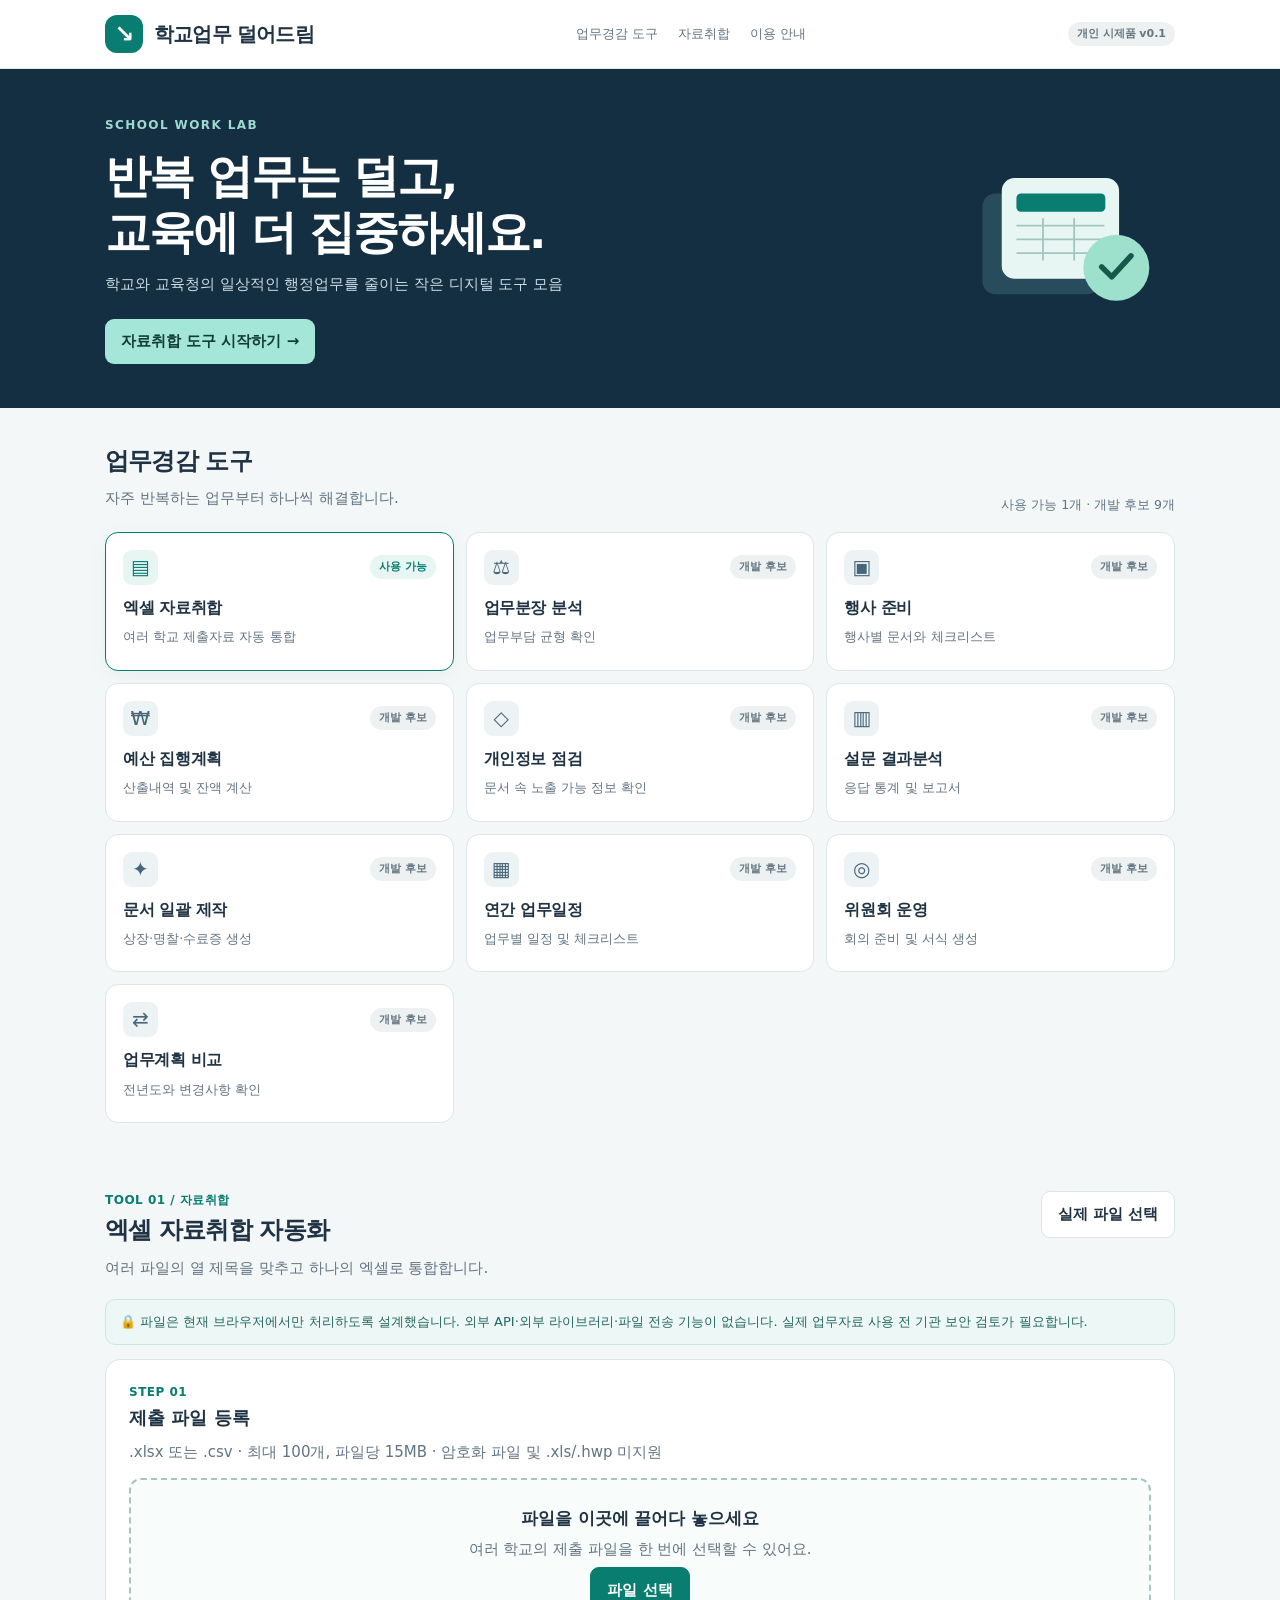
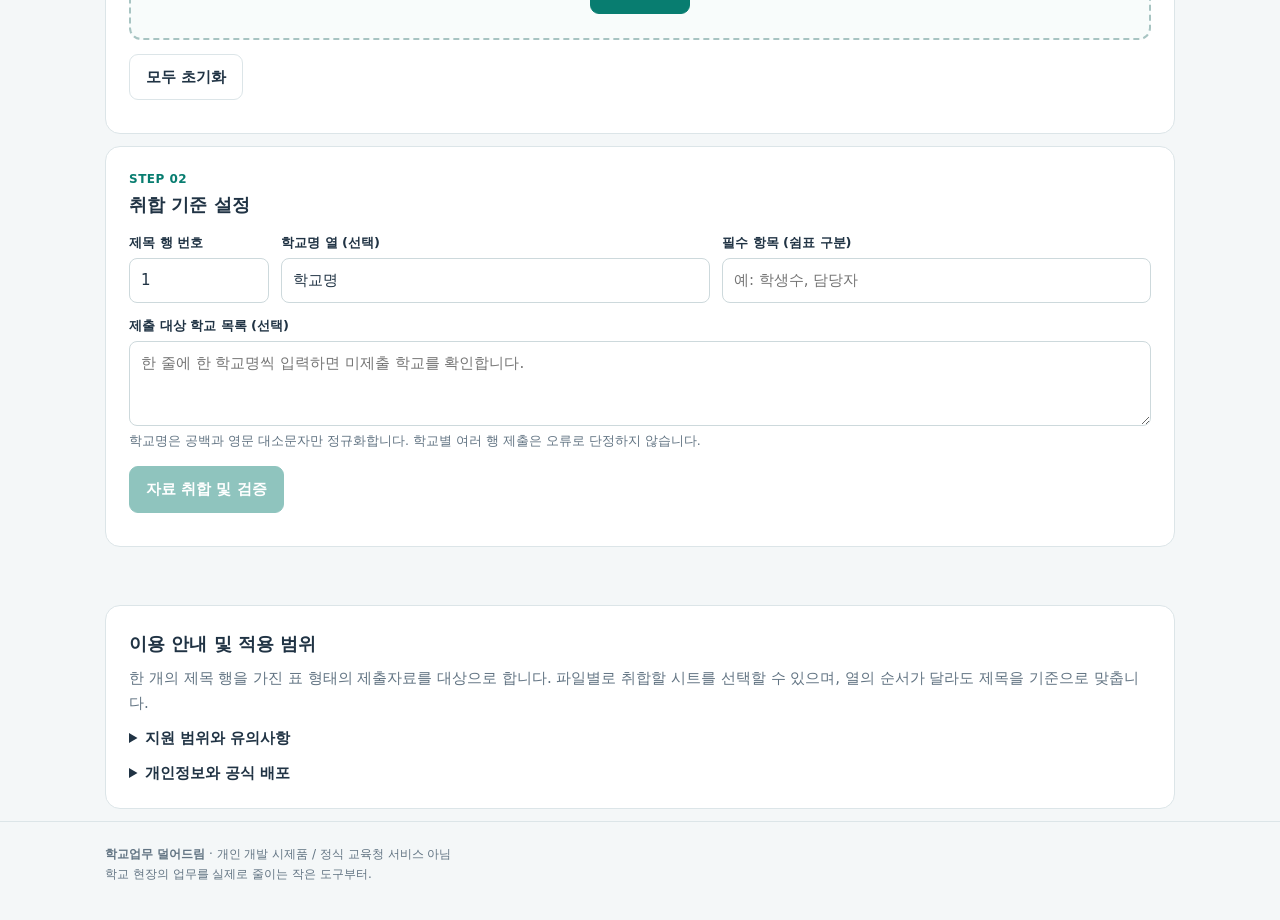
==== school-work/index.html @ 0db65aec "Add independent school work reduction toolkit with real spreadsheet import" ====
<!doctype html><html lang="ko"><head><meta charset="utf-8"><meta name="viewport" content="width=device-width,initial-scale=1"><meta http-equiv="Content-Security-Policy" content="default-src 'none'; script-src 'unsafe-inline'; style-src 'unsafe-inline'; img-src data:; connect-src 'none'; object-src 'none'; base-uri 'none'; form-action 'none'"><title>학교업무 덜어드림 | 업무경감 도구</title><style>
:root{--navy:#142e42;--ink:#203344;--muted:#627483;--line:#dce5e8;--green:#087d70;--pale:#e7f6f2;--bg:#f4f7f8}*{box-sizing:border-box}body{margin:0;background:var(--bg);color:var(--ink);font:15px/1.65 system-ui,-apple-system,'Malgun Gothic',sans-serif}button,input,textarea,select{font:inherit}button,a,input,select,textarea{outline-offset:3px}button{cursor:pointer}a{color:inherit;text-decoration:none}.wrap{max-width:1120px;margin:auto;padding:0 25px}header{background:white;border-bottom:1px solid var(--line)}nav{min-height:68px;display:flex;align-items:center;justify-content:space-between;gap:15px}.brand{display:flex;align-items:center;gap:11px;font-size:20px;font-weight:850;letter-spacing:-.8px}.logo{display:grid;place-items:center;background:var(--green);color:white;border-radius:12px;width:38px;height:38px;font-size:24px}.navlinks{display:flex;gap:20px;color:var(--muted);font-size:13px}.hero{background:var(--navy);color:#fff;padding:47px 0 44px;overflow:hidden}.hero .wrap{display:flex;justify-content:space-between;align-items:center;gap:20px}.eyebrow{font-size:12px;font-weight:800;letter-spacing:1.4px;color:#9cdad0}.hero h1{font-size:clamp(29px,4.5vw,46px);line-height:1.22;letter-spacing:-2px;margin:12px 0}.hero p{color:#cedde3;margin:10px 0 22px}.heroart{flex:0 0 220px}.btn{border:1px solid var(--line);background:#fff;color:var(--ink);padding:10px 16px;border-radius:9px;font-weight:750;display:inline-flex;align-items:center;justify-content:center;gap:6px}.btn.primary{background:var(--green);color:#fff;border-color:var(--green)}.btn:disabled{opacity:.45;cursor:not-allowed}.hero .btn{background:#a4e6d7;color:#123c37;border:0}.section{padding:34px 0}.sectionhead{display:flex;justify-content:space-between;align-items:end;gap:12px;margin-bottom:16px}h2{font-size:24px;letter-spacing:-.8px;margin:0}h3{font-size:18px;margin:0 0 8px}p{margin:5px 0}.muted,small{color:var(--muted)}.tag{font-size:11px;border-radius:20px;padding:3px 9px;background:#eef1f2;color:#647681;font-weight:700;white-space:nowrap}.tag.live{background:var(--pale);color:var(--green)}.cards{display:grid;grid-template-columns:repeat(3,1fr);gap:12px}.tile{background:white;border:1px solid var(--line);border-radius:13px;padding:17px;min-height:125px}.tile.active{border:1.5px solid var(--green);box-shadow:0 4px 18px #087d7010}.tiletop{display:flex;align-items:center;justify-content:space-between;margin-bottom:10px}.ico{width:35px;height:35px;display:grid;place-items:center;background:#edf2f4;border-radius:9px;color:#466779;font-size:20px}.active .ico{background:var(--pale);color:var(--green)}.tile h3{font-size:16px;letter-spacing:-.4px;margin:0}.tile p{font-size:13px;color:var(--muted)}.tile.active:hover{background:#f8fffd}.panel{background:#fff;border:1px solid var(--line);border-radius:15px;padding:23px;margin:12px 0}.toolhead{display:flex;justify-content:space-between;align-items:start;gap:12px}.step{color:var(--green);font-size:12px;font-weight:850;letter-spacing:.5px}.notice{background:#edf7f5;border:1px solid #cee6e0;border-radius:10px;padding:11px 14px;font-size:13px;color:#24675e;margin:14px 0}.drop{border:2px dashed #a7c4c2;border-radius:12px;text-align:center;background:#f8fcfb;padding:24px 12px;margin-top:13px}.drop.over{background:#ddf6ed;border-color:var(--green)}.drop strong{display:block;font-size:17px}.drop input{display:none}.filelist{margin:12px 0}.fileline{display:grid;grid-template-columns:minmax(0,1fr) minmax(120px,200px) auto;gap:10px;align-items:center;padding:9px 0;border-bottom:1px solid var(--line)}.fileline span{overflow-wrap:anywhere}.fileline button{padding:4px 10px}.field{display:flex;flex-direction:column;gap:5px}.field label{font-weight:700;font-size:13px}.field input,.field select,.field textarea,select{border:1px solid #cdd9dc;border-radius:8px;background:#fff;color:var(--ink);padding:9px 11px;width:100%;min-width:0}.field textarea{min-height:85px;resize:vertical}.fields{display:grid;grid-template-columns:140px 1fr 1fr;gap:12px;margin:12px 0}.actions{display:flex;gap:8px;flex-wrap:wrap;align-items:center;margin-top:14px}.status{white-space:pre-wrap;font-size:13px;margin-top:10px;color:var(--muted)}.status.error{color:#a42b2b}.metrics{display:grid;grid-template-columns:repeat(4,1fr);gap:10px;margin:14px 0}.metric{padding:12px;background:#f4f8f8;border-radius:9px}.metric strong{display:block;font-size:25px;line-height:1.3}.metric span{font-size:12px;color:var(--muted)}.scroll{overflow:auto;max-height:380px;border:1px solid var(--line);border-radius:8px;margin-top:12px}table{border-collapse:collapse;width:100%;font-size:12px;white-space:nowrap}td,th{padding:8px 11px;border-bottom:1px solid #e4ebed;border-right:1px solid #e4ebed;text-align:left}th{position:sticky;top:0;background:#e8f2ef;color:#29594f;z-index:1}tr:nth-child(even){background:#f8fafb}.issue{padding:8px 0;border-bottom:1px solid var(--line);font-size:13px;overflow-wrap:anywhere}.issue b{color:#a45d15}footer{border-top:1px solid var(--line);color:var(--muted);font-size:12px;padding:23px 0 35px}details{margin-top:10px}summary{cursor:pointer;font-weight:650} [hidden]{display:none!important}@media(max-width:680px){.wrap{padding:0 15px}.navlinks{display:none}.heroart{display:none}.hero{padding:33px 0}.cards{grid-template-columns:repeat(2,1fr)}.tile{padding:13px}.section{padding:24px 0}.panel{padding:15px}.fields{grid-template-columns:1fr}.metrics{grid-template-columns:repeat(2,1fr)}.fileline{grid-template-columns:minmax(0,1fr) auto}.fileline select{grid-row:2;grid-column:1/-1}.toolhead{flex-wrap:wrap}.sectionhead{align-items:start;flex-direction:column}.brand{font-size:18px}}
</style></head><body><header><nav class="wrap"><a class="brand" href="#top"><span class="logo">↘</span>학교업무 덜어드림</a><div class="navlinks"><a href="#tools">업무경감 도구</a><a href="#merge">자료취합</a><a href="#guide">이용 안내</a></div><span class="tag">개인 시제품 v0.1</span></nav></header><main id="top"><section class="hero"><div class="wrap"><div><div class="eyebrow">SCHOOL WORK LAB</div><h1>반복 업무는 덜고,<br>교육에 더 집중하세요.</h1><p>학교와 교육청의 일상적인 행정업무를 줄이는 작은 디지털 도구 모음</p><a class="btn" href="#merge">자료취합 도구 시작하기 →</a></div><svg class="heroart" viewBox="0 0 240 160" aria-hidden="true"><rect x="30" y="30" width="128" height="110" rx="14" fill="#284c5c"/><rect x="51" y="13" width="128" height="110" rx="14" fill="#e7f6f2"/><rect x="67" y="30" width="97" height="20" rx="5" fill="#087d70"/><path d="M67 65h96M67 80h96M67 95h96M96 57v46M130 57v46" stroke="#a2c6be" stroke-width="2"/><circle cx="176" cy="111" r="36" fill="#9de0cb"/><path d="m160 110 11 11 21-23" stroke="#14594b" stroke-width="6" fill="none" stroke-linecap="round" stroke-linejoin="round"/></svg></div></section><div class="wrap"><section class="section" id="tools"><div class="sectionhead"><div><h2>업무경감 도구</h2><p class="muted">자주 반복하는 업무부터 하나씩 해결합니다.</p></div><small>사용 가능 1개 · 개발 후보 9개</small></div><div class="cards" id="cards"></div></section><section id="merge" class="section"><div class="toolhead"><div><div class="step">TOOL 01 / 자료취합</div><h2>엑셀 자료취합 자동화</h2><p class="muted">여러 파일의 열 제목을 맞추고 하나의 엑셀로 통합합니다.</p></div><button class="btn" id="demo">실제 파일 선택</button></div><div class="notice">🔒 파일은 현재 브라우저에서만 처리하도록 설계했습니다. 외부 API·외부 라이브러리·파일 전송 기능이 없습니다. 실제 업무자료 사용 전 기관 보안 검토가 필요합니다.</div><div class="panel"><div class="step">STEP 01</div><h3>제출 파일 등록</h3><p class="muted">.xlsx 또는 .csv · 최대 100개, 파일당 15MB · 암호화 파일 및 .xls/.hwp 미지원</p><div class="drop" id="drop"><strong>파일을 이곳에 끌어다 놓으세요</strong><p class="muted">여러 학교의 제출 파일을 한 번에 선택할 수 있어요.</p><label class="btn primary" for="files" tabindex="0" id="pick">파일 선택</label><input id="files" type="file" accept=".xlsx,.csv" multiple></div><div class="filelist" id="filelist"></div><div class="actions"><button class="btn" id="clear">모두 초기화</button></div><div id="loadstatus" class="status" role="status"></div></div><div class="panel"><div class="step">STEP 02</div><h3>취합 기준 설정</h3><div class="fields"><div class="field"><label for="headerrow">제목 행 번호</label><input type="number" id="headerrow" min="1" max="1000" value="1"></div><div class="field"><label for="schoolcol">학교명 열 (선택)</label><input id="schoolcol" value="학교명" placeholder="학교명"></div><div class="field"><label for="required">필수 항목 (쉼표 구분)</label><input id="required" placeholder="예: 학생수, 담당자"></div></div><div class="field"><label for="expected">제출 대상 학교 목록 (선택)</label><textarea id="expected" placeholder="한 줄에 한 학교명씩 입력하면 미제출 학교를 확인합니다."></textarea><small>학교명은 공백과 영문 대소문자만 정규화합니다. 학교별 여러 행 제출은 오류로 단정하지 않습니다.</small></div><div class="actions"><button class="btn primary" id="mergebtn">자료 취합 및 검증</button></div><div id="mergestatus" class="status" role="status"></div></div><div id="result" class="panel" hidden><div class="step">STEP 03</div><div class="toolhead"><h3>취합 결과</h3><div class="actions" style="margin:0"><button class="btn primary" id="download">엑셀 다운로드</button><button class="btn" id="csvdownload">CSV</button></div></div><div class="metrics" id="metrics"></div><div id="issues"></div><div class="scroll" id="preview"></div><small>미리보기 최대 100행 · 다운로드에는 전체 취합자료와 검증내역이 포함됩니다.</small></div></section><section class="panel" id="guide"><h3>이용 안내 및 적용 범위</h3><p class="muted">한 개의 제목 행을 가진 표 형태의 제출자료를 대상으로 합니다. 파일별로 취합할 시트를 선택할 수 있으며, 열의 순서가 달라도 제목을 기준으로 맞춥니다.</p><details><summary>지원 범위와 유의사항</summary><p>원본 파일은 변경하지 않습니다. 수식은 저장된 계산값만 읽으며 미계산 수식은 확인 대상으로 표시합니다. 서식·색상·수식·이미지·병합셀 구조는 복사하지 않습니다. 복합 보고서, 다중 제목 행, 비밀번호 파일, 특수 날짜/숫자 표시 형식은 지원 대상이 아닙니다. 학교명 오타, 중복행, 누락값은 검토 후 판단하세요. CSV는 UTF-8 우선, 실패 시 EUC-KR 디코딩을 시도합니다.</p></details><details><summary>개인정보와 공식 배포</summary><p>이 버전은 개인 개발 시제품입니다. 공식 교육청 서비스가 아닙니다. 개인정보 및 비공개 업무자료는 기관 승인 전 사용하지 마세요. 공개 GitHub에는 소스코드만 게시하고 실제 학교 제출자료는 저장하지 마세요. 공식 운영 전 보안·접근성·정확성 검증 및 관리책임자 지정이 필요합니다.</p></details></section></div></main><footer><div class="wrap"><b>학교업무 덜어드림</b> · 개인 개발 시제품 / 정식 교육청 서비스 아님<br>학교 현장의 업무를 실제로 줄이는 작은 도구부터.</div></footer>
<script>
'use strict';const $=id=>document.getElementById(id),E=new TextEncoder(),D=new TextDecoder(),MAX=200000,MAXXML=80*1024*1024;let files=[],result=null,busy=false;
const tools=[['▤','엑셀 자료취합','여러 학교 제출자료 자동 통합'],['⚖','업무분장 분석','업무부담 균형 확인'],['▣','행사 준비','행사별 문서와 체크리스트'],['₩','예산 집행계획','산출내역 및 잔액 계산'],['◇','개인정보 점검','문서 속 노출 가능 정보 확인'],['▥','설문 결과분석','응답 통계 및 보고서'],['✦','문서 일괄 제작','상장·명찰·수료증 생성'],['▦','연간 업무일정','업무별 일정 및 체크리스트'],['◎','위원회 운영','회의 준비 및 서식 생성'],['⇄','업무계획 비교','전년도와 변경사항 확인']];function el(tag,text,cls){let e=document.createElement(tag);if(text!==undefined)e.textContent=text;if(cls)e.className=cls;return e}tools.forEach((t,i)=>{let a=el(i?'article':'a',undefined,'tile'+(i?'':' active'));if(!i)a.href='#merge';let top=el('div',undefined,'tiletop');top.append(el('span',t[0],'ico'),el('span',i?'개발 후보':'사용 가능','tag'+(i?'':' live')));a.append(top,el('h3',t[1]),el('p',t[2]));$('cards').append(a)});
function status(id,msg,error=false){$(id).textContent=msg;$(id).className='status'+(error?' error':'')}function invalidate(){result=null;$('result').hidden=true;status('mergestatus','')}function norm(v){return String(v??'').normalize('NFKC').replace(/\s+/g,'').toLowerCase()}function blank(v){return v===undefined||v===null||String(v).trim()===''}function xml(s){let d=new DOMParser().parseFromString(s,'application/xml');if(d.getElementsByTagName('parsererror').length)throw Error('XML 구조 오류');return d}function tags(e,n){return Array.from(e.getElementsByTagNameNS('*',n))}function first(e,n){return tags(e,n)[0]}function pathjoin(base,target){if(target.startsWith('/'))return target.slice(1);let out=base.split('/');for(let p of target.split('/')){if(p==='..')out.pop();else if(p!=='.')out.push(p)}return out.join('/')}
async function unzip(buf){let u=new Uint8Array(buf),v=new DataView(buf),end=-1;for(let i=u.length-22;i>=Math.max(0,u.length-65557);i--)if(v.getUint32(i,true)===0x06054b50&&i+22+v.getUint16(i+20,true)===u.length){end=i;break}if(end<0)throw Error('유효한 XLSX 압축파일이 아닙니다.');let n=v.getUint16(end+10,true),p=v.getUint32(end+16,true),map=new Map(),total=0;if(n>10000||v.getUint16(end+4,true)!==0)throw Error('지원하지 않는 압축 구조');for(let i=0;i<n;i++){if(v.getUint32(p,true)!==0x02014b50)throw Error('압축 디렉터리 오류');let flags=v.getUint16(p+8,true),method=v.getUint16(p+10,true),cs=v.getUint32(p+20,true),us=v.getUint32(p+24,true),nl=v.getUint16(p+28,true),ex=v.getUint16(p+30,true),co=v.getUint16(p+32,true),off=v.getUint32(p+42,true),name=D.decode(u.subarray(p+46,p+46+nl));total+=us;if(total>MAXXML||us>MAXXML)throw Error('압축 해제 크기 제한 초과');if(flags&1)throw Error('암호화된 파일은 지원하지 않습니다.');map.set(name,{method,cs,us,off});p+=46+nl+ex+co}return async name=>{let z=map.get(name);if(!z)return null;let o=z.off;if(v.getUint32(o,true)!==0x04034b50)throw Error('압축 헤더 오류');let start=o+30+v.getUint16(o+26,true)+v.getUint16(o+28,true),data=u.subarray(start,start+z.cs);if(z.method===0)return D.decode(data);if(z.method!==8)throw Error('지원하지 않는 압축방식');let reader=new Blob([data]).stream().pipeThrough(new DecompressionStream('deflate-raw')).getReader(),parts=[],size=0;while(true){let {done,value}=await reader.read();if(done)break;size+=value.length;if(size>z.us||size>MAXXML){await reader.cancel();throw Error('압축 해제 크기 오류')}parts.push(value)}if(size!==z.us)throw Error('압축 크기 불일치');return await new Blob(parts).text()}}
function colnum(ref){let s=(ref.match(/^[A-Z]+/i)||[''])[0],n=0;for(let c of s.toUpperCase())n=n*26+c.charCodeAt(0)-64;return n-1}function datefmt(id,fmt){return [14,15,16,17,22,27,28,29,30,31,34,35,36,50,51,52,53,54,55,56,57,58].includes(id)||!!(fmt&&/[yd]/i.test(fmt.replace(/"[^"]*"|\\.|\[[^\]]*\]/g,'')))}function excelDate(n,d1904){if(!Number.isFinite(n)||n<0||n>2958465||(!d1904&&n===60))return n;let days=n+(d1904?0:(n<60?1:0)),ms=Date.UTC(d1904?1904:1899,d1904?0:11,d1904?1:30)+Math.round(days*86400000);let dt=new Date(ms);if(!Number.isFinite(dt.getTime()))return n;return dt.toISOString().slice(0,n%1?19:10).replace('T',' ')}
async function readxlsx(buf){let get=await unzip(buf),w=await get('xl/workbook.xml'),rr=await get('xl/_rels/workbook.xml.rels');if(!w||!rr)throw Error('표준 XLSX 통합문서가 아닙니다.');let wb=xml(w),rels=new Map(tags(xml(rr),'Relationship').map(r=>[r.getAttribute('Id'),r.getAttribute('Target')])),ss=await get('xl/sharedStrings.xml'),strings=ss?tags(xml(ss),'si').map(x=>tags(x,'t').filter(t=>t.parentNode.localName!=='rPh').map(t=>t.textContent).join('')):[],st=await get('xl/styles.xml'),formats=[],d1904=['1','true'].includes(first(wb,'workbookPr')?.getAttribute('date1904'));if(st){let sty=xml(st),custom=new Map(tags(sty,'numFmt').map(n=>[+n.getAttribute('numFmtId'),n.getAttribute('formatCode')]));let x=first(sty,'cellXfs');if(x)formats=tags(x,'xf').map(n=>{let id=+n.getAttribute('numFmtId');return {date:datefmt(id,custom.get(id)),code:custom.get(id)||''}})}let sheets=[];for(let s of tags(wb,'sheet')){let rid=s.getAttribute('r:id')||s.getAttributeNS('http://schemas.openxmlformats.org/officeDocument/2006/relationships','id'),target=rels.get(rid);if(!target)continue;let raw=await get(pathjoin('xl',target));if(!raw)continue;let doc=xml(raw),sd=first(doc,'sheetData');if(!sd)continue;let rows=[],warn=[],last=0,count=0;for(let r of tags(sd,'row')){let ri=+(r.getAttribute('r')||last+1);last=ri;if(ri<1||ri>MAX)throw Error('지원 행 범위 초과');let cells=[],next=0;for(let c of tags(r,'c')){let ci=c.hasAttribute('r')?colnum(c.getAttribute('r')):next;next=ci+1;if(ci<0||ci>=512)throw Error('지원 열 범위(512개) 초과');if(++count>1000000)throw Error('셀 수 제한 초과');let t=c.getAttribute('t'),v=first(c,'v')?.textContent,f=first(c,'f'),val='';if(t==='inlineStr')val=tags(c,'t').map(x=>x.textContent).join('');else if(t==='s')val=strings[+v]??'';else if(t==='b')val=v==='1'?'TRUE':'FALSE';else if(t==='e'){val=v??'';warn.push(`${ri}행 ${ci+1}열: 원본 오류값 ${val}`)}else if(t==='str'||t==='d')val=v??'';else if(v!==undefined&&v!==''){let n=Number(v),fmt=formats[+(c.getAttribute('s')||0)];val=Number.isFinite(n)?(fmt?.date?excelDate(n,d1904):(/^0{2,}$/.test(fmt?.code||'')&&Number.isInteger(n)&&n>=0?String(n).padStart(fmt.code.length,'0'):n)):v}if(f&&(v===undefined||v===''))warn.push(`${ri}행 ${ci+1}열: 저장된 수식 계산값 없음`);cells[ci]=val}rows[ri-1]=cells}if(tags(doc,'mergeCell').length)warn.push('병합셀 존재: 빈 칸을 자동으로 채우지 않습니다.');sheets.push({name:s.getAttribute('name'),rows,warn})}if(!sheets.length)throw Error('읽을 수 있는 워크시트가 없습니다.');return sheets}
function csvrows(text){text=text.replace(/^\uFEFF/,'');let line=[],rows=[],val='',quoted=false;for(let i=0;i<text.length;i++){let c=text[i];if(quoted){if(c==='"'&&text[i+1]==='"'){val+='"';i++}else if(c==='"')quoted=false;else val+=c}else if(c==='"'&&val==='')quoted=true;else if(c===','){line.push(val);val=''}else if(c==='\n'||c==='\r'){if(c==='\r'&&text[i+1]==='\n')i++;line.push(val);rows.push(line);line=[];val=''}else val+=c;if(rows.length>MAX||line.length>512)throw Error('지원 행/열 범위 초과')}if(quoted)throw Error('CSV 따옴표가 닫히지 않았습니다.');if(val!==''||line.length)rows.push([...line,val]);return rows}
function renderFiles(){$('filelist').replaceChildren();files.forEach((f,i)=>{let row=el('div',undefined,'fileline'),name=el('span',f.name),sel=el('select');sel.setAttribute('aria-label',f.name+' 시트 선택');f.sheets.forEach((s,j)=>{let o=el('option',s.name);o.value=j;sel.append(o)});sel.value=f.selected;sel.onchange=()=>{f.selected=+sel.value;invalidate()};let b=el('button','삭제','btn');b.onclick=()=>{files.splice(i,1);renderFiles();invalidate()};row.append(name,sel,b);$('filelist').append(row)});$('mergebtn').disabled=busy||!files.length}
async function addFiles(items){if(busy)return;busy=true;invalidate();renderFiles();let errors=[];try{for(let f of items){status('loadstatus',`읽는 중: ${f.name}`);if(files.length>=100){errors.push('최대 100개 파일까지만 등록 가능합니다.');break}try{if(f.size>15*1024*1024)throw Error('15MB 초과');let buf=await f.arrayBuffer(),sheets;if(/\.xlsx$/i.test(f.name))sheets=await readxlsx(buf);else if(/\.csv$/i.test(f.name)){let t;try{t=new TextDecoder('utf-8',{fatal:true}).decode(buf)}catch{t=new TextDecoder('euc-kr',{fatal:true}).decode(buf)}sheets=[{name:'CSV',rows:csvrows(t),warn:[]}]}else throw Error('지원하지 않는 확장자');files.push({name:f.name,sheets,selected:0})}catch(e){errors.push(`${f.name}: ${e.message}`)}}}finally{busy=false;renderFiles();status('loadstatus',`${files.length}개 파일 등록됨`+(errors.length?'\n'+errors.join('\n'):''),!!errors.length);$('files').value=''}}
$('files').onchange=e=>addFiles(e.target.files);$('pick').onkeydown=e=>{if(e.key==='Enter'||e.key===' '){e.preventDefault();$('files').click()}};$('drop').ondragover=e=>{e.preventDefault();$('drop').classList.add('over')};$('drop').ondragleave=()=>$('drop').classList.remove('over');$('drop').ondrop=e=>{e.preventDefault();$('drop').classList.remove('over');addFiles(e.dataTransfer.files)};$('clear').onclick=()=>{if(busy)return;files=[];renderFiles();invalidate();status('loadstatus','');$('expected').value='';$('required').value='';$('headerrow').value=1;$('schoolcol').value='학교명'};for(let k of ['headerrow','schoolcol','required','expected'])$(k).oninput=invalidate;
$('demo').onclick=()=>$('files').click();
function merge(){invalidate();try{let hr=Number($('headerrow').value);if(!Number.isInteger(hr)||hr<1||hr>1000)throw Error('제목 행 번호를 1~1000 사이 정수로 입력하세요.');if(!files.length)throw Error('파일을 먼저 등록하세요.');let heads=new Map(),data=[],issues=[],valid=0,expected=new Map($('expected').value.split(/\r?\n/).filter(x=>x.trim()).map(x=>[norm(x),x.trim()])),schools=new Map(),school=norm($('schoolcol').value),req=$('required').value.split(',').map(x=>x.trim()).filter(Boolean);let issue=(kind,file,detail)=>issues.push([kind,file,detail]);for(let f of files){let s=f.sheets[f.selected],name=f.name+' / '+s.name,h=s.rows[hr-1];if(!h||h.every(blank)){issue('취합 제외',name,'제목 행이 비어 있거나 존재하지 않습니다.');continue}let local=new Map(),bad=false;h.forEach((v,i)=>{if(blank(v))return;let k=norm(v);if(local.has(k)){bad=true;issue('취합 제외',name,`중복 열 제목: ${v}`)}else local.set(k,i)});if(bad)continue;let hasDataBeyond=s.rows.slice(hr).some(r=>r&&r.some((v,i)=>!blank(v)&&blank(h[i])));if(hasDataBeyond){issue('취합 제외',name,'제목 없는 열에 데이터가 있습니다. 제목을 지정한 후 다시 시도하세요.');continue}valid++;for(let [k,i] of local)if(!heads.has(k))heads.set(k,String(h[i]).trim());for(let w of s.warn)issue('원본 확인',name,w);if(school&&!local.has(school))issue('열 누락',name,`학교명 열 '${$('schoolcol').value}' 없음`);for(let r of req)if(!local.has(norm(r)))issue('열 누락',name,`필수 항목 '${r}' 없음`);let used=0;for(let ri=hr;ri<s.rows.length;ri++){let r=s.rows[ri];if(!r||r.every(blank))continue;if(data.length>=MAX)throw Error('전체 취합 행 수 20만 행 초과');let values=new Map();for(let [k,i] of local)values.set(k,r[i]??'');data.push({values,source:f.name,sheet:s.name,row:ri+1});used++;if(school&&local.has(school)){let sv=values.get(school);if(blank(sv))issue('학교명 누락',name,`${ri+1}행`);else{let k=norm(sv);if(!schools.has(k))schools.set(k,{name:String(sv),files:new Set(),count:0});let sc=schools.get(k);sc.files.add(f.name);sc.count++}}for(let r of req)if(local.has(norm(r))&&blank(values.get(norm(r))))issue('필수값 누락',name,`${ri+1}행 · ${r}`)}if(!used)issue('데이터 없음',name,'제목 아래 취합할 데이터가 없습니다.')}if(!valid)throw Error('취합할 수 있는 파일이 없습니다. '+issues.map(x=>x[1]+': '+x[2]).join('\n'));if(heads.size>512||heads.size*data.length>3000000)throw Error('전체 열 또는 셀 수 제한 초과');let missing=[];if(expected.size&&!school)issue('설정 확인','-','학교명 열을 설정해야 미제출 학교를 확인할 수 있습니다.');if(school){for(let [k,n] of expected)if(!schools.has(k)){missing.push(n);issue('미제출 후보','-',n)}for(let [k,s] of schools){if(expected.size&&!expected.has(k))issue('대상 외 학교','-',s.name);if(s.files.size>1)issue('중복 제출 후보',Array.from(s.files).join(', '),s.name+' · '+s.count+'행 (자동 삭제하지 않음)')}}let reserved=['원본파일','원본시트','원본행'].map(s=>{let t=s,i=2;while(heads.has(norm(t)))t=s+'_'+i++;heads.set(norm(t),t);return t});let keys=Array.from(heads.keys()).slice(0,-3),header=[...keys.map(k=>heads.get(k)),...reserved],rows=data.map(d=>[...keys.map(k=>d.values.get(k)??''),d.source,d.sheet,d.row]);result={header,rows,issues,valid,missing,schoolCount:schools.size,expectedCount:expected.size};showResult();status('mergestatus',`${valid}/${files.length}개 파일 취합 완료. 검증 항목을 확인하세요.`)}catch(e){status('mergestatus',e.message,true)}}$('mergebtn').onclick=merge;
function showResult(){let r=result;$('result').hidden=false;$('metrics').replaceChildren();for(let [n,v] of [['취합 파일',r.valid+'개'],['전체 데이터',r.rows.length.toLocaleString()+'행'],['미제출 후보',r.expectedCount?r.missing.length+'개':'미설정'],['검증 알림',r.issues.length.toLocaleString()+'건']]){let m=el('div',undefined,'metric');m.append(el('span',n),el('strong',v));$('metrics').append(m)}$('issues').replaceChildren();if(r.issues.length){let d=el('details');d.open=true;d.append(el('summary','검증 결과 확인 (최대 100건 표시)'));r.issues.slice(0,100).forEach(x=>{let div=el('div',undefined,'issue');div.append(el('b',x[0]+' · '),document.createTextNode(x[1]+' · '+x[2]));d.append(div)});$('issues').append(d)}else $('issues').append(el('p','설정한 검증 기준에서 확인 항목이 없습니다.','muted'));let t=el('table'),thead=el('thead'),tr=el('tr');r.header.forEach(x=>tr.append(el('th',x)));thead.append(tr);t.append(thead);let tb=el('tbody');r.rows.slice(0,100).forEach(row=>{let tr=el('tr');row.forEach(x=>tr.append(el('td',String(x??''))));tb.append(tr)});t.append(tb);$('preview').replaceChildren(t)}
function esc(s){return String(s??'').replace(/[\x00-\x08\x0B\x0C\x0E-\x1F\uFFFE\uFFFF]/g,'').replace(/&/g,'&amp;').replace(/</g,'&lt;').replace(/>/g,'&gt;').replace(/"/g,'&quot;').replace(/'/g,'&apos;')}function colname(n){let s='';for(n++;n>0;n=Math.floor((n-1)/26))s=String.fromCharCode(65+(n-1)%26)+s;return s}const xmlhead='<?xml version="1.0" encoding="UTF-8" standalone="yes"?>',ns='http://schemas.openxmlformats.org/spreadsheetml/2006/main',rel='http://schemas.openxmlformats.org/package/2006/relationships',od='http://schemas.openxmlformats.org/officeDocument/2006/relationships';function sheetxml(rows){let parts=[xmlhead,`<worksheet xmlns="${ns}"><sheetViews><sheetView workbookViewId="0"><pane ySplit="1" topLeftCell="A2" activePane="bottomLeft" state="frozen"/></sheetView></sheetViews><sheetData>`];rows.forEach((r,i)=>{parts.push(`<row r="${i+1}">`);r.forEach((v,j)=>{let ref=colname(j)+(i+1),style=i===0?' s="1"':'';if(blank(v))return;if(typeof v==='number'&&Number.isFinite(v))parts.push(`<c r="${ref}"${style}><v>${v}</v></c>`);else parts.push(`<c r="${ref}" t="inlineStr"${style}><is><t xml:space="preserve">${esc(v)}</t></is></c>`)});parts.push('</row>')});parts.push('</sheetData>');if(rows.length&&rows[0].length)parts.push(`<autoFilter ref="A1:${colname(rows[0].length-1)}${rows.length}"/>`);parts.push('</worksheet>');return parts.join('')}
const crcTable=Uint32Array.from({length:256},(_,n)=>{let c=n;for(let k=0;k<8;k++)c=c&1?0xedb88320^(c>>>1):c>>>1;return c>>>0});function crc32(u){let c=0xffffffff;for(let b of u)c=crcTable[(c^b)&255]^(c>>>8);return (c^0xffffffff)>>>0}function zip(entries){let local=[],central=[],offset=0,cs=0;for(let [name,text] of entries){let n=E.encode(name),data=E.encode(text),crc=crc32(data),a=new Uint8Array(30+n.length),v=new DataView(a.buffer);v.setUint32(0,0x04034b50,true);v.setUint16(4,20,true);v.setUint16(6,0x800,true);v.setUint16(12,0x21,true);v.setUint32(14,crc,true);v.setUint32(18,data.length,true);v.setUint32(22,data.length,true);v.setUint16(26,n.length,true);a.set(n,30);let c=new Uint8Array(46+n.length),w=new DataView(c.buffer);w.setUint32(0,0x02014b50,true);w.setUint16(4,20,true);w.setUint16(6,20,true);w.setUint16(8,0x800,true);w.setUint16(14,0x21,true);w.setUint32(16,crc,true);w.setUint32(20,data.length,true);w.setUint32(24,data.length,true);w.setUint16(28,n.length,true);w.setUint32(42,offset,true);c.set(n,46);local.push(a,data);central.push(c);offset+=a.length+data.length;cs+=c.length}let end=new Uint8Array(22),v=new DataView(end.buffer);v.setUint32(0,0x06054b50,true);v.setUint16(8,entries.length,true);v.setUint16(10,entries.length,true);v.setUint32(12,cs,true);v.setUint32(16,offset,true);return new Blob([...local,...central,end],{type:'application/vnd.openxmlformats-officedocument.spreadsheetml.sheet'})}
function makeXlsx(r){let entries=[['[Content_Types].xml',xmlhead+'<Types xmlns="http://schemas.openxmlformats.org/package/2006/content-types"><Default Extension="rels" ContentType="application/vnd.openxmlformats-package.relationships+xml"/><Default Extension="xml" ContentType="application/xml"/><Override PartName="/xl/workbook.xml" ContentType="application/vnd.openxmlformats-officedocument.spreadsheetml.sheet.main+xml"/><Override PartName="/xl/worksheets/sheet1.xml" ContentType="application/vnd.openxmlformats-officedocument.spreadsheetml.worksheet+xml"/><Override PartName="/xl/worksheets/sheet2.xml" ContentType="application/vnd.openxmlformats-officedocument.spreadsheetml.worksheet+xml"/><Override PartName="/xl/styles.xml" ContentType="application/vnd.openxmlformats-officedocument.spreadsheetml.styles+xml"/></Types>'],['_rels/.rels',xmlhead+`<Relationships xmlns="${rel}"><Relationship Id="rId1" Type="${od}/officeDocument" Target="xl/workbook.xml"/></Relationships>`],['xl/workbook.xml',xmlhead+`<workbook xmlns="${ns}" xmlns:r="${od}"><sheets><sheet name="취합자료" sheetId="1" r:id="rId1"/><sheet name="검증내역" sheetId="2" r:id="rId2"/></sheets></workbook>`],['xl/_rels/workbook.xml.rels',xmlhead+`<Relationships xmlns="${rel}"><Relationship Id="rId1" Type="${od}/worksheet" Target="worksheets/sheet1.xml"/><Relationship Id="rId2" Type="${od}/worksheet" Target="worksheets/sheet2.xml"/><Relationship Id="rId3" Type="${od}/styles" Target="styles.xml"/></Relationships>`],['xl/styles.xml',xmlhead+`<styleSheet xmlns="${ns}"><fonts count="2"><font><sz val="11"/><name val="Calibri"/></font><font><b/><color rgb="FFFFFFFF"/><sz val="11"/><name val="Calibri"/></font></fonts><fills count="3"><fill><patternFill patternType="none"/></fill><fill><patternFill patternType="gray125"/></fill><fill><patternFill patternType="solid"><fgColor rgb="FF087D70"/><bgColor indexed="64"/></patternFill></fill></fills><borders count="1"><border><left/><right/><top/><bottom/><diagonal/></border></borders><cellStyleXfs count="1"><xf numFmtId="0" fontId="0" fillId="0" borderId="0"/></cellStyleXfs><cellXfs count="2"><xf numFmtId="0" fontId="0" fillId="0" borderId="0" xfId="0"/><xf numFmtId="0" fontId="1" fillId="2" borderId="0" xfId="0" applyFont="1" applyFill="1"/></cellXfs><cellStyles count="1"><cellStyle name="Normal" xfId="0" builtinId="0"/></cellStyles></styleSheet>`],['xl/worksheets/sheet1.xml',sheetxml([r.header,...r.rows])],['xl/worksheets/sheet2.xml',sheetxml([['구분','파일 / 시트','검증 내용'],...r.issues])]];return zip(entries)}function save(blob,name){let url=URL.createObjectURL(blob),a=el('a');a.href=url;a.download=name;document.body.append(a);a.click();a.remove();setTimeout(()=>URL.revokeObjectURL(url),3000)}function stamp(){return new Date().toISOString().slice(0,10)}$('download').onclick=()=>{if(result)save(makeXlsx(result),'학교자료_취합_'+stamp()+'.xlsx')};$('csvdownload').onclick=()=>{if(!result)return;let csv=[result.header,...result.rows].map(r=>r.map(v=>{let s=String(v??'');if(typeof v==='string'&&/^[\s\uFEFF]*[=+\-@]/.test(s))s="'"+s;return '"'+s.replace(/"/g,'""')+'"'}).join(',')).join('\r\n');save(new Blob(['\uFEFF',csv],{type:'text/csv;charset=utf-8'}),'학교자료_취합_'+stamp()+'.csv')};renderFiles();
</script></body></html>
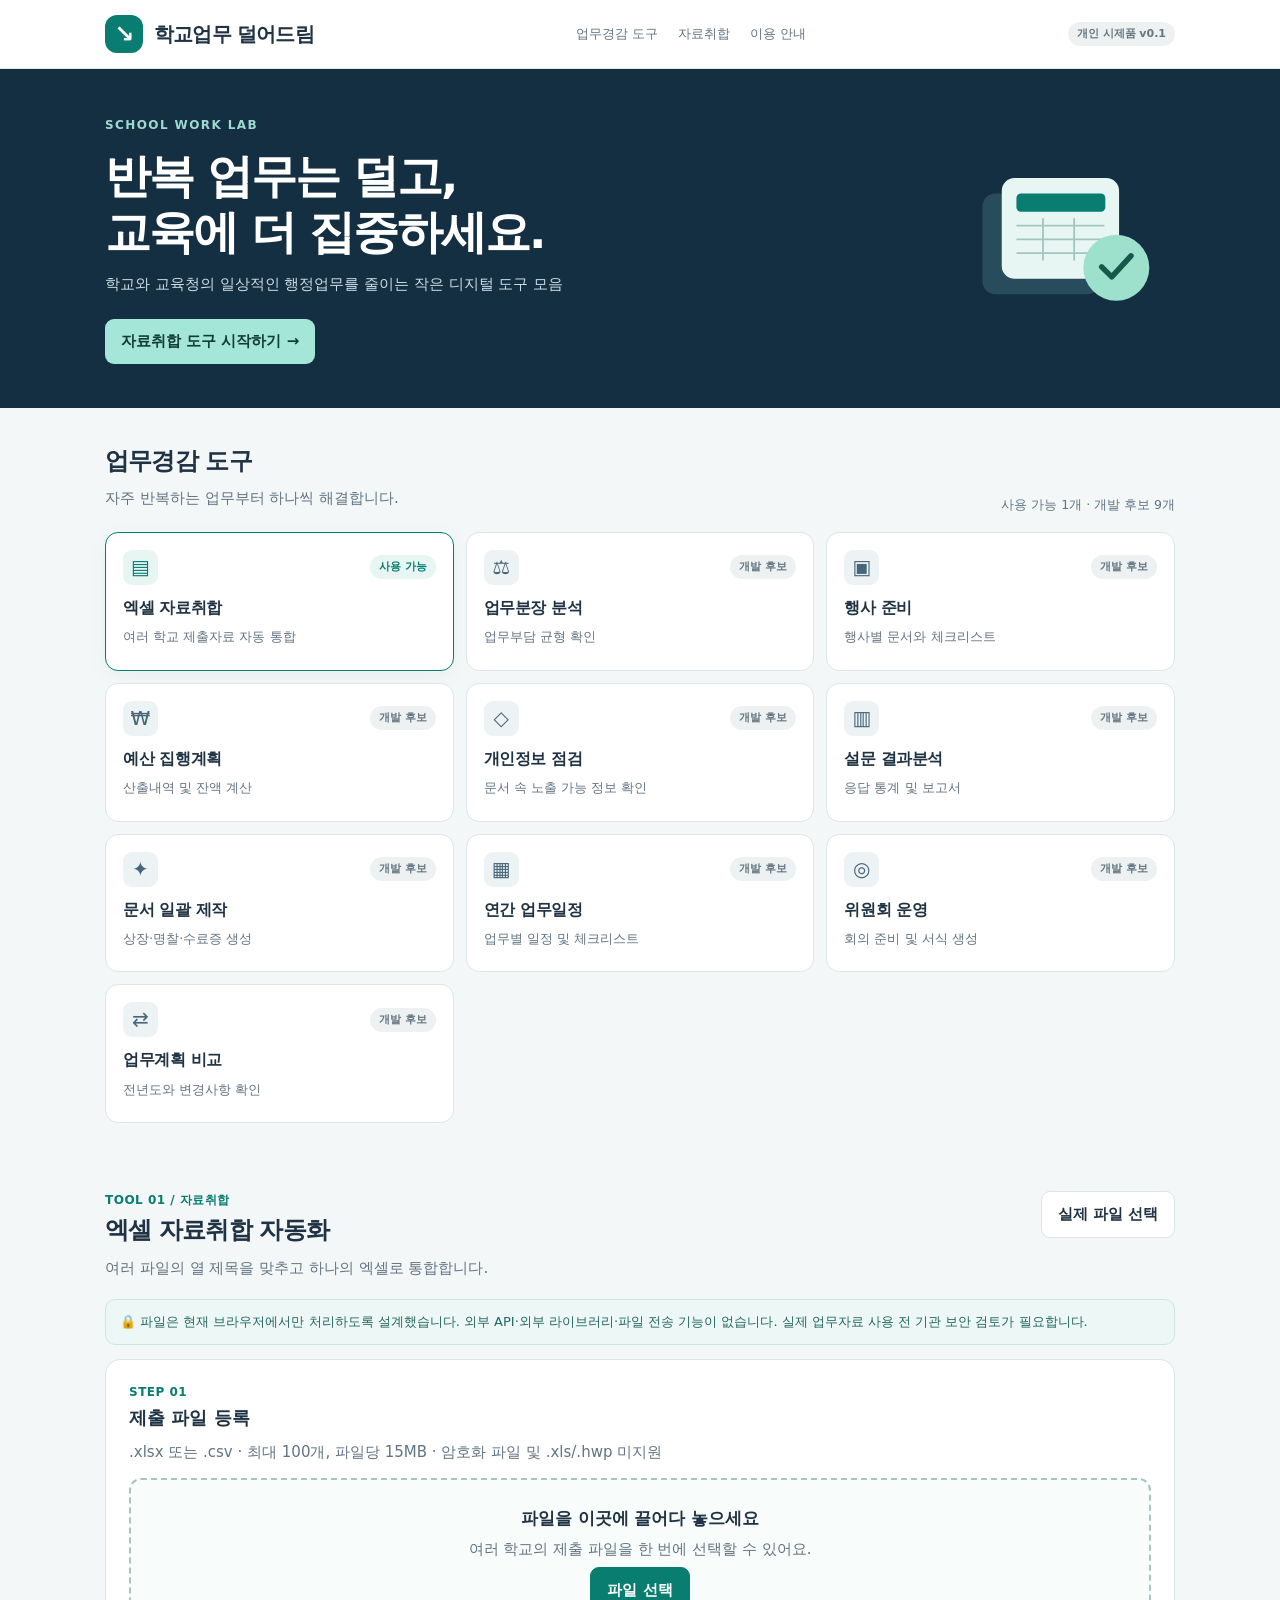
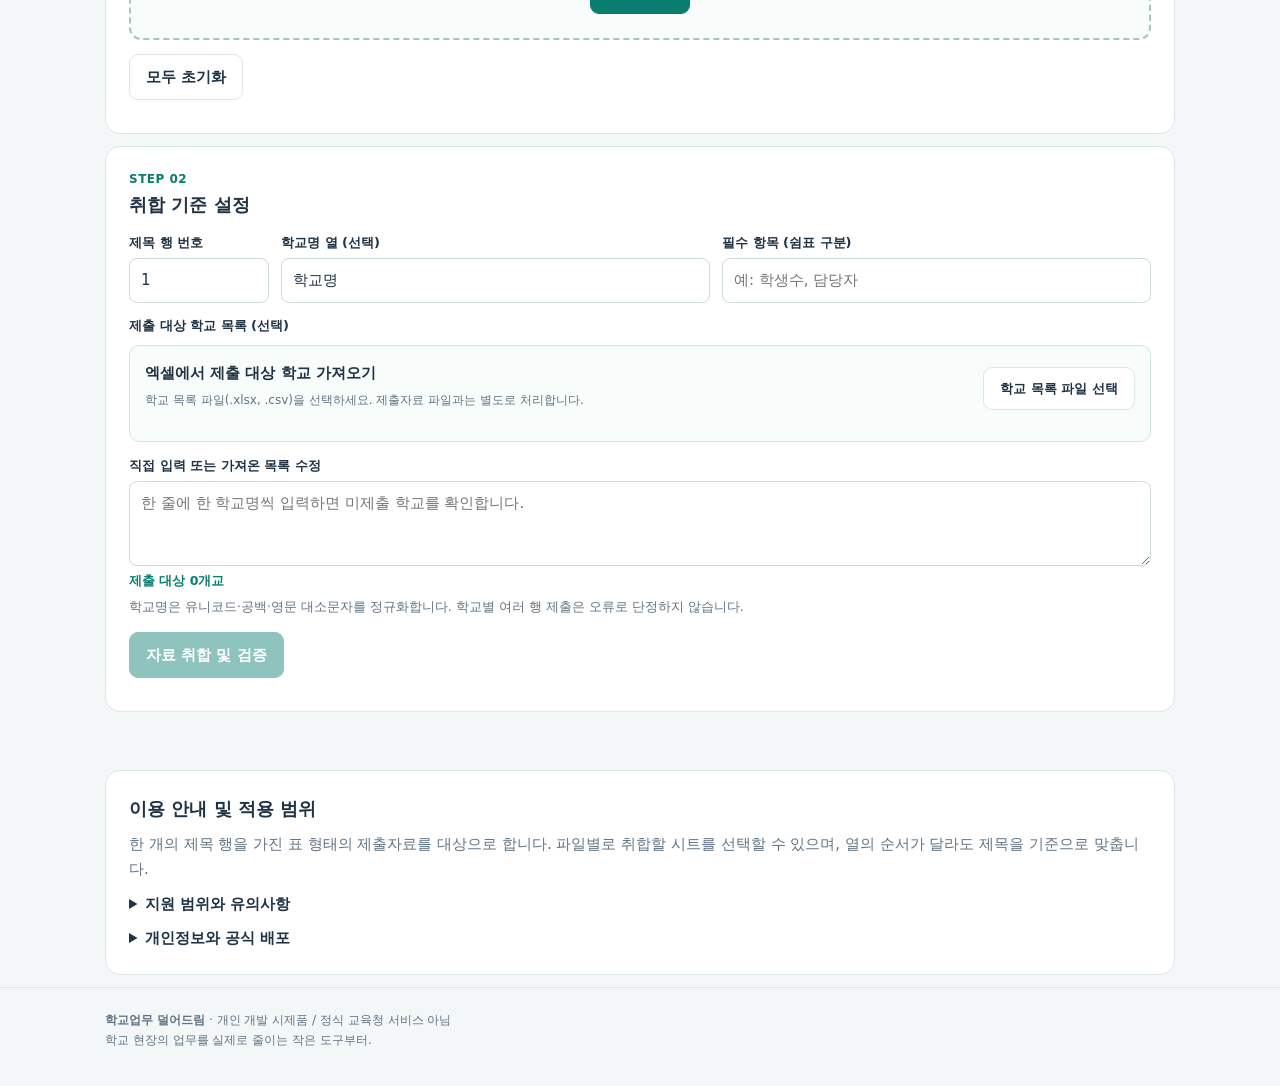
==== commit 9f82e5fa: "Import expected school lists from Excel and CSV with sheet and column selection" ====
--- a/school-work/index.html
+++ b/school-work/index.html
@@ -1,6 +1,7 @@
 <!doctype html><html lang="ko"><head><meta charset="utf-8"><meta name="viewport" content="width=device-width,initial-scale=1"><meta http-equiv="Content-Security-Policy" content="default-src 'none'; script-src 'unsafe-inline'; style-src 'unsafe-inline'; img-src data:; connect-src 'none'; object-src 'none'; base-uri 'none'; form-action 'none'"><title>학교업무 덜어드림 | 업무경감 도구</title><style>
 :root{--navy:#142e42;--ink:#203344;--muted:#627483;--line:#dce5e8;--green:#087d70;--pale:#e7f6f2;--bg:#f4f7f8}*{box-sizing:border-box}body{margin:0;background:var(--bg);color:var(--ink);font:15px/1.65 system-ui,-apple-system,'Malgun Gothic',sans-serif}button,input,textarea,select{font:inherit}button,a,input,select,textarea{outline-offset:3px}button{cursor:pointer}a{color:inherit;text-decoration:none}.wrap{max-width:1120px;margin:auto;padding:0 25px}header{background:white;border-bottom:1px solid var(--line)}nav{min-height:68px;display:flex;align-items:center;justify-content:space-between;gap:15px}.brand{display:flex;align-items:center;gap:11px;font-size:20px;font-weight:850;letter-spacing:-.8px}.logo{display:grid;place-items:center;background:var(--green);color:white;border-radius:12px;width:38px;height:38px;font-size:24px}.navlinks{display:flex;gap:20px;color:var(--muted);font-size:13px}.hero{background:var(--navy);color:#fff;padding:47px 0 44px;overflow:hidden}.hero .wrap{display:flex;justify-content:space-between;align-items:center;gap:20px}.eyebrow{font-size:12px;font-weight:800;letter-spacing:1.4px;color:#9cdad0}.hero h1{font-size:clamp(29px,4.5vw,46px);line-height:1.22;letter-spacing:-2px;margin:12px 0}.hero p{color:#cedde3;margin:10px 0 22px}.heroart{flex:0 0 220px}.btn{border:1px solid var(--line);background:#fff;color:var(--ink);padding:10px 16px;border-radius:9px;font-weight:750;display:inline-flex;align-items:center;justify-content:center;gap:6px}.btn.primary{background:var(--green);color:#fff;border-color:var(--green)}.btn:disabled{opacity:.45;cursor:not-allowed}.hero .btn{background:#a4e6d7;color:#123c37;border:0}.section{padding:34px 0}.sectionhead{display:flex;justify-content:space-between;align-items:end;gap:12px;margin-bottom:16px}h2{font-size:24px;letter-spacing:-.8px;margin:0}h3{font-size:18px;margin:0 0 8px}p{margin:5px 0}.muted,small{color:var(--muted)}.tag{font-size:11px;border-radius:20px;padding:3px 9px;background:#eef1f2;color:#647681;font-weight:700;white-space:nowrap}.tag.live{background:var(--pale);color:var(--green)}.cards{display:grid;grid-template-columns:repeat(3,1fr);gap:12px}.tile{background:white;border:1px solid var(--line);border-radius:13px;padding:17px;min-height:125px}.tile.active{border:1.5px solid var(--green);box-shadow:0 4px 18px #087d7010}.tiletop{display:flex;align-items:center;justify-content:space-between;margin-bottom:10px}.ico{width:35px;height:35px;display:grid;place-items:center;background:#edf2f4;border-radius:9px;color:#466779;font-size:20px}.active .ico{background:var(--pale);color:var(--green)}.tile h3{font-size:16px;letter-spacing:-.4px;margin:0}.tile p{font-size:13px;color:var(--muted)}.tile.active:hover{background:#f8fffd}.panel{background:#fff;border:1px solid var(--line);border-radius:15px;padding:23px;margin:12px 0}.toolhead{display:flex;justify-content:space-between;align-items:start;gap:12px}.step{color:var(--green);font-size:12px;font-weight:850;letter-spacing:.5px}.notice{background:#edf7f5;border:1px solid #cee6e0;border-radius:10px;padding:11px 14px;font-size:13px;color:#24675e;margin:14px 0}.drop{border:2px dashed #a7c4c2;border-radius:12px;text-align:center;background:#f8fcfb;padding:24px 12px;margin-top:13px}.drop.over{background:#ddf6ed;border-color:var(--green)}.drop strong{display:block;font-size:17px}.drop input{display:none}.filelist{margin:12px 0}.fileline{display:grid;grid-template-columns:minmax(0,1fr) minmax(120px,200px) auto;gap:10px;align-items:center;padding:9px 0;border-bottom:1px solid var(--line)}.fileline span{overflow-wrap:anywhere}.fileline button{padding:4px 10px}.field{display:flex;flex-direction:column;gap:5px}.field label{font-weight:700;font-size:13px}.field input,.field select,.field textarea,select{border:1px solid #cdd9dc;border-radius:8px;background:#fff;color:var(--ink);padding:9px 11px;width:100%;min-width:0}.field textarea{min-height:85px;resize:vertical}.fields{display:grid;grid-template-columns:140px 1fr 1fr;gap:12px;margin:12px 0}.actions{display:flex;gap:8px;flex-wrap:wrap;align-items:center;margin-top:14px}.status{white-space:pre-wrap;font-size:13px;margin-top:10px;color:var(--muted)}.status.error{color:#a42b2b}.metrics{display:grid;grid-template-columns:repeat(4,1fr);gap:10px;margin:14px 0}.metric{padding:12px;background:#f4f8f8;border-radius:9px}.metric strong{display:block;font-size:25px;line-height:1.3}.metric span{font-size:12px;color:var(--muted)}.scroll{overflow:auto;max-height:380px;border:1px solid var(--line);border-radius:8px;margin-top:12px}table{border-collapse:collapse;width:100%;font-size:12px;white-space:nowrap}td,th{padding:8px 11px;border-bottom:1px solid #e4ebed;border-right:1px solid #e4ebed;text-align:left}th{position:sticky;top:0;background:#e8f2ef;color:#29594f;z-index:1}tr:nth-child(even){background:#f8fafb}.issue{padding:8px 0;border-bottom:1px solid var(--line);font-size:13px;overflow-wrap:anywhere}.issue b{color:#a45d15}footer{border-top:1px solid var(--line);color:var(--muted);font-size:12px;padding:23px 0 35px}details{margin-top:10px}summary{cursor:pointer;font-weight:650} [hidden]{display:none!important}@media(max-width:680px){.wrap{padding:0 15px}.navlinks{display:none}.heroart{display:none}.hero{padding:33px 0}.cards{grid-template-columns:repeat(2,1fr)}.tile{padding:13px}.section{padding:24px 0}.panel{padding:15px}.fields{grid-template-columns:1fr}.metrics{grid-template-columns:repeat(2,1fr)}.fileline{grid-template-columns:minmax(0,1fr) auto}.fileline select{grid-row:2;grid-column:1/-1}.toolhead{flex-wrap:wrap}.sectionhead{align-items:start;flex-direction:column}.brand{font-size:18px}}
-</style></head><body><header><nav class="wrap"><a class="brand" href="#top"><span class="logo">↘</span>학교업무 덜어드림</a><div class="navlinks"><a href="#tools">업무경감 도구</a><a href="#merge">자료취합</a><a href="#guide">이용 안내</a></div><span class="tag">개인 시제품 v0.1</span></nav></header><main id="top"><section class="hero"><div class="wrap"><div><div class="eyebrow">SCHOOL WORK LAB</div><h1>반복 업무는 덜고,<br>교육에 더 집중하세요.</h1><p>학교와 교육청의 일상적인 행정업무를 줄이는 작은 디지털 도구 모음</p><a class="btn" href="#merge">자료취합 도구 시작하기 →</a></div><svg class="heroart" viewBox="0 0 240 160" aria-hidden="true"><rect x="30" y="30" width="128" height="110" rx="14" fill="#284c5c"/><rect x="51" y="13" width="128" height="110" rx="14" fill="#e7f6f2"/><rect x="67" y="30" width="97" height="20" rx="5" fill="#087d70"/><path d="M67 65h96M67 80h96M67 95h96M96 57v46M130 57v46" stroke="#a2c6be" stroke-width="2"/><circle cx="176" cy="111" r="36" fill="#9de0cb"/><path d="m160 110 11 11 21-23" stroke="#14594b" stroke-width="6" fill="none" stroke-linecap="round" stroke-linejoin="round"/></svg></div></section><div class="wrap"><section class="section" id="tools"><div class="sectionhead"><div><h2>업무경감 도구</h2><p class="muted">자주 반복하는 업무부터 하나씩 해결합니다.</p></div><small>사용 가능 1개 · 개발 후보 9개</small></div><div class="cards" id="cards"></div></section><section id="merge" class="section"><div class="toolhead"><div><div class="step">TOOL 01 / 자료취합</div><h2>엑셀 자료취합 자동화</h2><p class="muted">여러 파일의 열 제목을 맞추고 하나의 엑셀로 통합합니다.</p></div><button class="btn" id="demo">실제 파일 선택</button></div><div class="notice">🔒 파일은 현재 브라우저에서만 처리하도록 설계했습니다. 외부 API·외부 라이브러리·파일 전송 기능이 없습니다. 실제 업무자료 사용 전 기관 보안 검토가 필요합니다.</div><div class="panel"><div class="step">STEP 01</div><h3>제출 파일 등록</h3><p class="muted">.xlsx 또는 .csv · 최대 100개, 파일당 15MB · 암호화 파일 및 .xls/.hwp 미지원</p><div class="drop" id="drop"><strong>파일을 이곳에 끌어다 놓으세요</strong><p class="muted">여러 학교의 제출 파일을 한 번에 선택할 수 있어요.</p><label class="btn primary" for="files" tabindex="0" id="pick">파일 선택</label><input id="files" type="file" accept=".xlsx,.csv" multiple></div><div class="filelist" id="filelist"></div><div class="actions"><button class="btn" id="clear">모두 초기화</button></div><div id="loadstatus" class="status" role="status"></div></div><div class="panel"><div class="step">STEP 02</div><h3>취합 기준 설정</h3><div class="fields"><div class="field"><label for="headerrow">제목 행 번호</label><input type="number" id="headerrow" min="1" max="1000" value="1"></div><div class="field"><label for="schoolcol">학교명 열 (선택)</label><input id="schoolcol" value="학교명" placeholder="학교명"></div><div class="field"><label for="required">필수 항목 (쉼표 구분)</label><input id="required" placeholder="예: 학생수, 담당자"></div></div><div class="field"><label for="expected">제출 대상 학교 목록 (선택)</label><textarea id="expected" placeholder="한 줄에 한 학교명씩 입력하면 미제출 학교를 확인합니다."></textarea><small>학교명은 공백과 영문 대소문자만 정규화합니다. 학교별 여러 행 제출은 오류로 단정하지 않습니다.</small></div><div class="actions"><button class="btn primary" id="mergebtn">자료 취합 및 검증</button></div><div id="mergestatus" class="status" role="status"></div></div><div id="result" class="panel" hidden><div class="step">STEP 03</div><div class="toolhead"><h3>취합 결과</h3><div class="actions" style="margin:0"><button class="btn primary" id="download">엑셀 다운로드</button><button class="btn" id="csvdownload">CSV</button></div></div><div class="metrics" id="metrics"></div><div id="issues"></div><div class="scroll" id="preview"></div><small>미리보기 최대 100행 · 다운로드에는 전체 취합자료와 검증내역이 포함됩니다.</small></div></section><section class="panel" id="guide"><h3>이용 안내 및 적용 범위</h3><p class="muted">한 개의 제목 행을 가진 표 형태의 제출자료를 대상으로 합니다. 파일별로 취합할 시트를 선택할 수 있으며, 열의 순서가 달라도 제목을 기준으로 맞춥니다.</p><details><summary>지원 범위와 유의사항</summary><p>원본 파일은 변경하지 않습니다. 수식은 저장된 계산값만 읽으며 미계산 수식은 확인 대상으로 표시합니다. 서식·색상·수식·이미지·병합셀 구조는 복사하지 않습니다. 복합 보고서, 다중 제목 행, 비밀번호 파일, 특수 날짜/숫자 표시 형식은 지원 대상이 아닙니다. 학교명 오타, 중복행, 누락값은 검토 후 판단하세요. CSV는 UTF-8 우선, 실패 시 EUC-KR 디코딩을 시도합니다.</p></details><details><summary>개인정보와 공식 배포</summary><p>이 버전은 개인 개발 시제품입니다. 공식 교육청 서비스가 아닙니다. 개인정보 및 비공개 업무자료는 기관 승인 전 사용하지 마세요. 공개 GitHub에는 소스코드만 게시하고 실제 학교 제출자료는 저장하지 마세요. 공식 운영 전 보안·접근성·정확성 검증 및 관리책임자 지정이 필요합니다.</p></details></section></div></main><footer><div class="wrap"><b>학교업무 덜어드림</b> · 개인 개발 시제품 / 정식 교육청 서비스 아님<br>학교 현장의 업무를 실제로 줄이는 작은 도구부터.</div></footer>
+.target-import{position:relative;border:1px solid #cee6e0;background:#f8fcfb;border-radius:10px;padding:15px;margin:4px 0 8px}.target-import .toolhead{align-items:center}.targetfields{grid-template-columns:1fr 140px 1fr}.target-import:focus-within{border-color:var(--green)}#targetcount{color:var(--green);font-weight:700}@media(max-width:680px){.targetfields{grid-template-columns:1fr}.target-import .toolhead{align-items:flex-start}}
+</style></head><body><header><nav class="wrap"><a class="brand" href="#top"><span class="logo">↘</span>학교업무 덜어드림</a><div class="navlinks"><a href="#tools">업무경감 도구</a><a href="#merge">자료취합</a><a href="#guide">이용 안내</a></div><span class="tag">개인 시제품 v0.1</span></nav></header><main id="top"><section class="hero"><div class="wrap"><div><div class="eyebrow">SCHOOL WORK LAB</div><h1>반복 업무는 덜고,<br>교육에 더 집중하세요.</h1><p>학교와 교육청의 일상적인 행정업무를 줄이는 작은 디지털 도구 모음</p><a class="btn" href="#merge">자료취합 도구 시작하기 →</a></div><svg class="heroart" viewBox="0 0 240 160" aria-hidden="true"><rect x="30" y="30" width="128" height="110" rx="14" fill="#284c5c"/><rect x="51" y="13" width="128" height="110" rx="14" fill="#e7f6f2"/><rect x="67" y="30" width="97" height="20" rx="5" fill="#087d70"/><path d="M67 65h96M67 80h96M67 95h96M96 57v46M130 57v46" stroke="#a2c6be" stroke-width="2"/><circle cx="176" cy="111" r="36" fill="#9de0cb"/><path d="m160 110 11 11 21-23" stroke="#14594b" stroke-width="6" fill="none" stroke-linecap="round" stroke-linejoin="round"/></svg></div></section><div class="wrap"><section class="section" id="tools"><div class="sectionhead"><div><h2>업무경감 도구</h2><p class="muted">자주 반복하는 업무부터 하나씩 해결합니다.</p></div><small>사용 가능 1개 · 개발 후보 9개</small></div><div class="cards" id="cards"></div></section><section id="merge" class="section"><div class="toolhead"><div><div class="step">TOOL 01 / 자료취합</div><h2>엑셀 자료취합 자동화</h2><p class="muted">여러 파일의 열 제목을 맞추고 하나의 엑셀로 통합합니다.</p></div><button class="btn" id="demo">실제 파일 선택</button></div><div class="notice">🔒 파일은 현재 브라우저에서만 처리하도록 설계했습니다. 외부 API·외부 라이브러리·파일 전송 기능이 없습니다. 실제 업무자료 사용 전 기관 보안 검토가 필요합니다.</div><div class="panel"><div class="step">STEP 01</div><h3>제출 파일 등록</h3><p class="muted">.xlsx 또는 .csv · 최대 100개, 파일당 15MB · 암호화 파일 및 .xls/.hwp 미지원</p><div class="drop" id="drop"><strong>파일을 이곳에 끌어다 놓으세요</strong><p class="muted">여러 학교의 제출 파일을 한 번에 선택할 수 있어요.</p><label class="btn primary" for="files" tabindex="0" id="pick">파일 선택</label><input id="files" type="file" accept=".xlsx,.csv" multiple></div><div class="filelist" id="filelist"></div><div class="actions"><button class="btn" id="clear">모두 초기화</button></div><div id="loadstatus" class="status" role="status"></div></div><div class="panel"><div class="step">STEP 02</div><h3>취합 기준 설정</h3><div class="fields"><div class="field"><label for="headerrow">제목 행 번호</label><input type="number" id="headerrow" min="1" max="1000" value="1"></div><div class="field"><label for="schoolcol">학교명 열 (선택)</label><input id="schoolcol" value="학교명" placeholder="학교명"></div><div class="field"><label for="required">필수 항목 (쉼표 구분)</label><input id="required" placeholder="예: 학생수, 담당자"></div></div><div class="field"><label for="expected">제출 대상 학교 목록 (선택)</label><div class="target-import"><div class="toolhead"><div><b>엑셀에서 제출 대상 학교 가져오기</b><p class="muted" style="font-size:12px">학교 목록 파일(.xlsx, .csv)을 선택하세요. 제출자료 파일과는 별도로 처리합니다.</p></div><label class="btn" for="targetfile" style="cursor:pointer">학교 목록 파일 선택</label></div><input type="file" id="targetfile" accept=".xlsx,.csv" aria-label="제출 대상 학교 목록 파일" style="position:absolute;width:1px;height:1px;opacity:0"><div id="targetstatus" class="status" role="status"></div><div id="targetsettings" hidden><div class="fields targetfields"><div class="field"><label for="targetsheet">시트</label><select id="targetsheet"></select></div><div class="field"><label for="targetheader">제목 행 (없으면 0)</label><input id="targetheader" type="number" min="0" max="1000" value="1"></div><div class="field"><label for="targetcolumn">학교명 열</label><select id="targetcolumn"></select></div></div><div id="targetpreview" class="status" aria-live="polite"></div><div class="actions"><button type="button" class="btn primary" id="targetreplace" disabled>목록 가져오기 (기존 목록 교체)</button><button type="button" class="btn" id="targetappend" disabled>기존 목록에 추가</button><button type="button" class="btn" id="targetcancel">파일 선택 취소</button></div></div></div><label for="expected">직접 입력 또는 가져온 목록 수정</label><textarea id="expected" placeholder="한 줄에 한 학교명씩 입력하면 미제출 학교를 확인합니다."></textarea><small id="targetcount" aria-live="polite">제출 대상 0개교</small><small>학교명은 유니코드·공백·영문 대소문자를 정규화합니다. 학교별 여러 행 제출은 오류로 단정하지 않습니다.</small></div><div class="actions"><button class="btn primary" id="mergebtn">자료 취합 및 검증</button></div><div id="mergestatus" class="status" role="status"></div></div><div id="result" class="panel" hidden><div class="step">STEP 03</div><div class="toolhead"><h3>취합 결과</h3><div class="actions" style="margin:0"><button class="btn primary" id="download">엑셀 다운로드</button><button class="btn" id="csvdownload">CSV</button></div></div><div class="metrics" id="metrics"></div><div id="issues"></div><div class="scroll" id="preview"></div><small>미리보기 최대 100행 · 다운로드에는 전체 취합자료와 검증내역이 포함됩니다.</small></div></section><section class="panel" id="guide"><h3>이용 안내 및 적용 범위</h3><p class="muted">한 개의 제목 행을 가진 표 형태의 제출자료를 대상으로 합니다. 파일별로 취합할 시트를 선택할 수 있으며, 열의 순서가 달라도 제목을 기준으로 맞춥니다.</p><details><summary>지원 범위와 유의사항</summary><p>원본 파일은 변경하지 않습니다. 수식은 저장된 계산값만 읽으며 미계산 수식은 확인 대상으로 표시합니다. 서식·색상·수식·이미지·병합셀 구조는 복사하지 않습니다. 복합 보고서, 다중 제목 행, 비밀번호 파일, 특수 날짜/숫자 표시 형식은 지원 대상이 아닙니다. 학교명 오타, 중복행, 누락값은 검토 후 판단하세요. CSV는 UTF-8 우선, 실패 시 EUC-KR 디코딩을 시도합니다.</p></details><details><summary>개인정보와 공식 배포</summary><p>이 버전은 개인 개발 시제품입니다. 공식 교육청 서비스가 아닙니다. 개인정보 및 비공개 업무자료는 기관 승인 전 사용하지 마세요. 공개 GitHub에는 소스코드만 게시하고 실제 학교 제출자료는 저장하지 마세요. 공식 운영 전 보안·접근성·정확성 검증 및 관리책임자 지정이 필요합니다.</p></details></section></div></main><footer><div class="wrap"><b>학교업무 덜어드림</b> · 개인 개발 시제품 / 정식 교육청 서비스 아님<br>학교 현장의 업무를 실제로 줄이는 작은 도구부터.</div></footer>
 <script>
 'use strict';const $=id=>document.getElementById(id),E=new TextEncoder(),D=new TextDecoder(),MAX=200000,MAXXML=80*1024*1024;let files=[],result=null,busy=false;
 const tools=[['▤','엑셀 자료취합','여러 학교 제출자료 자동 통합'],['⚖','업무분장 분석','업무부담 균형 확인'],['▣','행사 준비','행사별 문서와 체크리스트'],['₩','예산 집행계획','산출내역 및 잔액 계산'],['◇','개인정보 점검','문서 속 노출 가능 정보 확인'],['▥','설문 결과분석','응답 통계 및 보고서'],['✦','문서 일괄 제작','상장·명찰·수료증 생성'],['▦','연간 업무일정','업무별 일정 및 체크리스트'],['◎','위원회 운영','회의 준비 및 서식 생성'],['⇄','업무계획 비교','전년도와 변경사항 확인']];function el(tag,text,cls){let e=document.createElement(tag);if(text!==undefined)e.textContent=text;if(cls)e.className=cls;return e}tools.forEach((t,i)=>{let a=el(i?'article':'a',undefined,'tile'+(i?'':' active'));if(!i)a.href='#merge';let top=el('div',undefined,'tiletop');top.append(el('span',t[0],'ico'),el('span',i?'개발 후보':'사용 가능','tag'+(i?'':' live')));a.append(top,el('h3',t[1]),el('p',t[2]));$('cards').append(a)});
@@ -11,8 +12,30 @@
 function csvrows(text){text=text.replace(/^\uFEFF/,'');let line=[],rows=[],val='',quoted=false;for(let i=0;i<text.length;i++){let c=text[i];if(quoted){if(c==='"'&&text[i+1]==='"'){val+='"';i++}else if(c==='"')quoted=false;else val+=c}else if(c==='"'&&val==='')quoted=true;else if(c===','){line.push(val);val=''}else if(c==='\n'||c==='\r'){if(c==='\r'&&text[i+1]==='\n')i++;line.push(val);rows.push(line);line=[];val=''}else val+=c;if(rows.length>MAX||line.length>512)throw Error('지원 행/열 범위 초과')}if(quoted)throw Error('CSV 따옴표가 닫히지 않았습니다.');if(val!==''||line.length)rows.push([...line,val]);return rows}
 function renderFiles(){$('filelist').replaceChildren();files.forEach((f,i)=>{let row=el('div',undefined,'fileline'),name=el('span',f.name),sel=el('select');sel.setAttribute('aria-label',f.name+' 시트 선택');f.sheets.forEach((s,j)=>{let o=el('option',s.name);o.value=j;sel.append(o)});sel.value=f.selected;sel.onchange=()=>{f.selected=+sel.value;invalidate()};let b=el('button','삭제','btn');b.onclick=()=>{files.splice(i,1);renderFiles();invalidate()};row.append(name,sel,b);$('filelist').append(row)});$('mergebtn').disabled=busy||!files.length}
 async function addFiles(items){if(busy)return;busy=true;invalidate();renderFiles();let errors=[];try{for(let f of items){status('loadstatus',`읽는 중: ${f.name}`);if(files.length>=100){errors.push('최대 100개 파일까지만 등록 가능합니다.');break}try{if(f.size>15*1024*1024)throw Error('15MB 초과');let buf=await f.arrayBuffer(),sheets;if(/\.xlsx$/i.test(f.name))sheets=await readxlsx(buf);else if(/\.csv$/i.test(f.name)){let t;try{t=new TextDecoder('utf-8',{fatal:true}).decode(buf)}catch{t=new TextDecoder('euc-kr',{fatal:true}).decode(buf)}sheets=[{name:'CSV',rows:csvrows(t),warn:[]}]}else throw Error('지원하지 않는 확장자');files.push({name:f.name,sheets,selected:0})}catch(e){errors.push(`${f.name}: ${e.message}`)}}}finally{busy=false;renderFiles();status('loadstatus',`${files.length}개 파일 등록됨`+(errors.length?'\n'+errors.join('\n'):''),!!errors.length);$('files').value=''}}
-$('files').onchange=e=>addFiles(e.target.files);$('pick').onkeydown=e=>{if(e.key==='Enter'||e.key===' '){e.preventDefault();$('files').click()}};$('drop').ondragover=e=>{e.preventDefault();$('drop').classList.add('over')};$('drop').ondragleave=()=>$('drop').classList.remove('over');$('drop').ondrop=e=>{e.preventDefault();$('drop').classList.remove('over');addFiles(e.dataTransfer.files)};$('clear').onclick=()=>{if(busy)return;files=[];renderFiles();invalidate();status('loadstatus','');$('expected').value='';$('required').value='';$('headerrow').value=1;$('schoolcol').value='학교명'};for(let k of ['headerrow','schoolcol','required','expected'])$(k).oninput=invalidate;
+$('files').onchange=e=>addFiles(e.target.files);$('pick').onkeydown=e=>{if(e.key==='Enter'||e.key===' '){e.preventDefault();$('files').click()}};$('drop').ondragover=e=>{e.preventDefault();$('drop').classList.add('over')};$('drop').ondragleave=()=>$('drop').classList.remove('over');$('drop').ondrop=e=>{e.preventDefault();$('drop').classList.remove('over');addFiles(e.dataTransfer.files)};$('clear').onclick=()=>{if(busy)return;files=[];renderFiles();invalidate();status('loadstatus','');$('expected').value='';resetTargetImport();updateTargetCount();$('required').value='';$('headerrow').value=1;$('schoolcol').value='학교명'};for(let k of ['headerrow','schoolcol','required','expected'])$(k).oninput=invalidate;
 $('demo').onclick=()=>$('files').click();
+function collectTargetNames(rows,firstRow,col,normalize){
+  const found=new Map();let duplicates=0,ignored=0;
+  for(let i=firstRow;i<rows.length;i++){const v=rows[i]?.[col];if(v==null||String(v).trim()==="")continue;const name=String(v).trim();if(typeof v==="number"||typeof v==="boolean"){ignored++;continue}const k=normalize(name);if(!k)continue;if(found.has(k))duplicates++;else found.set(k,name)}
+  return {names:[...found.values()],duplicates,ignored};
+}
+
+let targetSheets=[],targetName='',targetSequence=0;
+function currentTargetNames(){return [...new Map($('expected').value.split(/\r?\n/).map(x=>x.trim()).filter(x=>norm(x)).map(x=>[norm(x),x])).values()]}
+function updateTargetCount(){$('targetcount').textContent='제출 대상 '+currentTargetNames().length.toLocaleString()+'개교'}
+function resetTargetImport(){targetSequence++;targetSheets=[];targetName='';$('targetfile').value='';$('targetfile').disabled=false;$('targetsettings').hidden=true;$('targetsheet').replaceChildren();$('targetcolumn').replaceChildren();$('targetheader').value=1;status('targetstatus','');$('targetpreview').textContent='';$('targetreplace').disabled=$('targetappend').disabled=true}
+function targetLetter(i){let out='';for(i++;i>0;i=Math.floor((i-1)/26))out=String.fromCharCode(65+(i-1)%26)+out;return out}
+const targetAliases=new Set(['학교명','학교이름','학교','기관명','기관및학교명','기관및학교','학교기관명','학교(기관)명','학교/기관명','소속학교','대상학교','학교명칭','학교(기관)','기관(학교)명','기관학교명','schoolname','school'].map(norm));
+function chosenTargetSheet(){return targetSheets[Number($('targetsheet').value)]}
+function detectTargetHeader(){let sheet=chosenTargetSheet();if(!sheet)return;let first=sheet.rows.slice(0,20).findIndex(row=>row?.some(v=>targetAliases.has(norm(v))));$('targetheader').value=first>=0?first+1:1;refreshTargetColumns()}
+function refreshTargetColumns(){let sel=$('targetcolumn'),sheet=chosenTargetSheet(),hr=Number($('targetheader').value);sel.replaceChildren();let placeholder=el('option','학교명 열을 선택하세요');placeholder.value='';sel.append(placeholder);if(!sheet||!Number.isInteger(hr)||hr<0||hr>1000){showTargetPreview();return}let head=hr?sheet.rows[hr-1]||[]:[],width=0;for(let row of sheet.rows){if(row)width=Math.max(width,row.length)}let matches=[];for(let i=0;i<width;i++){let h=String(head[i]??'').trim(),sample='';for(let j=hr;j<Math.min(sheet.rows.length,hr+50);j++){let v=sheet.rows[j]?.[i];if(!blank(v)){sample=String(v).slice(0,50);break}}let o=el('option',targetLetter(i)+'열'+(h?' · '+h:'')+(sample?' (예: '+sample+')':''));o.value=String(i);sel.append(o);if(h&&targetAliases.has(norm(h)))matches.push(i)}if(matches.length===1)sel.value=String(matches[0]);else if(width===1)sel.value='0';showTargetPreview()}
+function getTargetSelection(){let sheet=chosenTargetSheet(),hr=Number($('targetheader').value),v=$('targetcolumn').value;if(!sheet||!Number.isInteger(hr)||hr<0||hr>1000||v==='')return null;return collectTargetNames(sheet.rows,hr,Number(v),norm)}
+function showTargetPreview(){let r=getTargetSelection(),ok=!!r?.names.length;$('targetreplace').disabled=$('targetappend').disabled=!ok;$('targetpreview').textContent=!r?'제목 행과 학교명 열을 선택하세요.':r.names.length.toLocaleString()+'개교 발견 · 중복 '+r.duplicates+'건 제외'+(r.ignored?' · 숫자/논리값 '+r.ignored+'건 제외':'')+(ok?'\n미리보기: '+r.names.slice(0,8).join(', ')+(r.names.length>8?' 외 '+(r.names.length-8)+'개교':'')+'\n가져오기 전에 학교명 열과 목록이 정확한지 확인하세요.':'\n가져올 학교명이 없습니다.')}
+function applyTargetNames(append){let r=getTargetSelection();if(!r?.names.length)return;let base=append?currentTargetNames():[],names=[...new Map([...base,...r.names].map(x=>[norm(x),x])).values()];$('expected').value=names.join('\n');invalidate();updateTargetCount();status('targetstatus',targetName+'에서 '+r.names.length+'개교 가져오기 완료 · 현재 제출 대상 '+names.length+'개교');$('expected').focus()}
+$('targetfile').onchange=async e=>{let f=e.target.files?.[0];if(!f)return;resetTargetImport();let seq=targetSequence;targetName=f.name;$('targetfile').disabled=true;status('targetstatus','학교 목록 읽는 중: '+f.name);try{if(f.size>15*1024*1024)throw Error('15MB 초과');let buf=await f.arrayBuffer(),sheets;if(/\.xlsx$/i.test(f.name))sheets=await readxlsx(buf);else if(/\.csv$/i.test(f.name)){let t;try{t=new TextDecoder('utf-8',{fatal:true}).decode(buf)}catch{t=new TextDecoder('euc-kr',{fatal:true}).decode(buf)}sheets=[{name:'CSV',rows:csvrows(t),warn:[]}]}else throw Error('XLSX 또는 CSV 파일을 선택하세요.');if(seq!==targetSequence)return;if(!sheets.length)throw Error('읽을 수 있는 시트가 없습니다.');targetSheets=sheets;for(let i=0;i<sheets.length;i++){let o=el('option',sheets[i].name);o.value=String(i);$('targetsheet').append(o)}$('targetsettings').hidden=false;detectTargetHeader();status('targetstatus',f.name+' · '+sheets.length+'개 시트 등록. 가져올 학교명 열을 확인하세요.')}catch(err){if(seq===targetSequence)status('targetstatus',f.name+': '+err.message,true)}finally{if(seq===targetSequence){$('targetfile').disabled=false;$('targetfile').value=''}}};
+$('targetsheet').onchange=detectTargetHeader;$('targetheader').oninput=refreshTargetColumns;$('targetcolumn').onchange=showTargetPreview;$('targetreplace').onclick=()=>applyTargetNames(false);$('targetappend').onclick=()=>applyTargetNames(true);$('targetcancel').onclick=resetTargetImport;
+$('expected').oninput=()=>{invalidate();updateTargetCount()};
+
 function merge(){invalidate();try{let hr=Number($('headerrow').value);if(!Number.isInteger(hr)||hr<1||hr>1000)throw Error('제목 행 번호를 1~1000 사이 정수로 입력하세요.');if(!files.length)throw Error('파일을 먼저 등록하세요.');let heads=new Map(),data=[],issues=[],valid=0,expected=new Map($('expected').value.split(/\r?\n/).filter(x=>x.trim()).map(x=>[norm(x),x.trim()])),schools=new Map(),school=norm($('schoolcol').value),req=$('required').value.split(',').map(x=>x.trim()).filter(Boolean);let issue=(kind,file,detail)=>issues.push([kind,file,detail]);for(let f of files){let s=f.sheets[f.selected],name=f.name+' / '+s.name,h=s.rows[hr-1];if(!h||h.every(blank)){issue('취합 제외',name,'제목 행이 비어 있거나 존재하지 않습니다.');continue}let local=new Map(),bad=false;h.forEach((v,i)=>{if(blank(v))return;let k=norm(v);if(local.has(k)){bad=true;issue('취합 제외',name,`중복 열 제목: ${v}`)}else local.set(k,i)});if(bad)continue;let hasDataBeyond=s.rows.slice(hr).some(r=>r&&r.some((v,i)=>!blank(v)&&blank(h[i])));if(hasDataBeyond){issue('취합 제외',name,'제목 없는 열에 데이터가 있습니다. 제목을 지정한 후 다시 시도하세요.');continue}valid++;for(let [k,i] of local)if(!heads.has(k))heads.set(k,String(h[i]).trim());for(let w of s.warn)issue('원본 확인',name,w);if(school&&!local.has(school))issue('열 누락',name,`학교명 열 '${$('schoolcol').value}' 없음`);for(let r of req)if(!local.has(norm(r)))issue('열 누락',name,`필수 항목 '${r}' 없음`);let used=0;for(let ri=hr;ri<s.rows.length;ri++){let r=s.rows[ri];if(!r||r.every(blank))continue;if(data.length>=MAX)throw Error('전체 취합 행 수 20만 행 초과');let values=new Map();for(let [k,i] of local)values.set(k,r[i]??'');data.push({values,source:f.name,sheet:s.name,row:ri+1});used++;if(school&&local.has(school)){let sv=values.get(school);if(blank(sv))issue('학교명 누락',name,`${ri+1}행`);else{let k=norm(sv);if(!schools.has(k))schools.set(k,{name:String(sv),files:new Set(),count:0});let sc=schools.get(k);sc.files.add(f.name);sc.count++}}for(let r of req)if(local.has(norm(r))&&blank(values.get(norm(r))))issue('필수값 누락',name,`${ri+1}행 · ${r}`)}if(!used)issue('데이터 없음',name,'제목 아래 취합할 데이터가 없습니다.')}if(!valid)throw Error('취합할 수 있는 파일이 없습니다. '+issues.map(x=>x[1]+': '+x[2]).join('\n'));if(heads.size>512||heads.size*data.length>3000000)throw Error('전체 열 또는 셀 수 제한 초과');let missing=[];if(expected.size&&!school)issue('설정 확인','-','학교명 열을 설정해야 미제출 학교를 확인할 수 있습니다.');if(school){for(let [k,n] of expected)if(!schools.has(k)){missing.push(n);issue('미제출 후보','-',n)}for(let [k,s] of schools){if(expected.size&&!expected.has(k))issue('대상 외 학교','-',s.name);if(s.files.size>1)issue('중복 제출 후보',Array.from(s.files).join(', '),s.name+' · '+s.count+'행 (자동 삭제하지 않음)')}}let reserved=['원본파일','원본시트','원본행'].map(s=>{let t=s,i=2;while(heads.has(norm(t)))t=s+'_'+i++;heads.set(norm(t),t);return t});let keys=Array.from(heads.keys()).slice(0,-3),header=[...keys.map(k=>heads.get(k)),...reserved],rows=data.map(d=>[...keys.map(k=>d.values.get(k)??''),d.source,d.sheet,d.row]);result={header,rows,issues,valid,missing,schoolCount:schools.size,expectedCount:expected.size};showResult();status('mergestatus',`${valid}/${files.length}개 파일 취합 완료. 검증 항목을 확인하세요.`)}catch(e){status('mergestatus',e.message,true)}}$('mergebtn').onclick=merge;
 function showResult(){let r=result;$('result').hidden=false;$('metrics').replaceChildren();for(let [n,v] of [['취합 파일',r.valid+'개'],['전체 데이터',r.rows.length.toLocaleString()+'행'],['미제출 후보',r.expectedCount?r.missing.length+'개':'미설정'],['검증 알림',r.issues.length.toLocaleString()+'건']]){let m=el('div',undefined,'metric');m.append(el('span',n),el('strong',v));$('metrics').append(m)}$('issues').replaceChildren();if(r.issues.length){let d=el('details');d.open=true;d.append(el('summary','검증 결과 확인 (최대 100건 표시)'));r.issues.slice(0,100).forEach(x=>{let div=el('div',undefined,'issue');div.append(el('b',x[0]+' · '),document.createTextNode(x[1]+' · '+x[2]));d.append(div)});$('issues').append(d)}else $('issues').append(el('p','설정한 검증 기준에서 확인 항목이 없습니다.','muted'));let t=el('table'),thead=el('thead'),tr=el('tr');r.header.forEach(x=>tr.append(el('th',x)));thead.append(tr);t.append(thead);let tb=el('tbody');r.rows.slice(0,100).forEach(row=>{let tr=el('tr');row.forEach(x=>tr.append(el('td',String(x??''))));tb.append(tr)});t.append(tb);$('preview').replaceChildren(t)}
 function esc(s){return String(s??'').replace(/[\x00-\x08\x0B\x0C\x0E-\x1F\uFFFE\uFFFF]/g,'').replace(/&/g,'&amp;').replace(/</g,'&lt;').replace(/>/g,'&gt;').replace(/"/g,'&quot;').replace(/'/g,'&apos;')}function colname(n){let s='';for(n++;n>0;n=Math.floor((n-1)/26))s=String.fromCharCode(65+(n-1)%26)+s;return s}const xmlhead='<?xml version="1.0" encoding="UTF-8" standalone="yes"?>',ns='http://schemas.openxmlformats.org/spreadsheetml/2006/main',rel='http://schemas.openxmlformats.org/package/2006/relationships',od='http://schemas.openxmlformats.org/officeDocument/2006/relationships';function sheetxml(rows){let parts=[xmlhead,`<worksheet xmlns="${ns}"><sheetViews><sheetView workbookViewId="0"><pane ySplit="1" topLeftCell="A2" activePane="bottomLeft" state="frozen"/></sheetView></sheetViews><sheetData>`];rows.forEach((r,i)=>{parts.push(`<row r="${i+1}">`);r.forEach((v,j)=>{let ref=colname(j)+(i+1),style=i===0?' s="1"':'';if(blank(v))return;if(typeof v==='number'&&Number.isFinite(v))parts.push(`<c r="${ref}"${style}><v>${v}</v></c>`);else parts.push(`<c r="${ref}" t="inlineStr"${style}><is><t xml:space="preserve">${esc(v)}</t></is></c>`)});parts.push('</row>')});parts.push('</sheetData>');if(rows.length&&rows[0].length)parts.push(`<autoFilter ref="A1:${colname(rows[0].length-1)}${rows.length}"/>`);parts.push('</worksheet>');return parts.join('')}
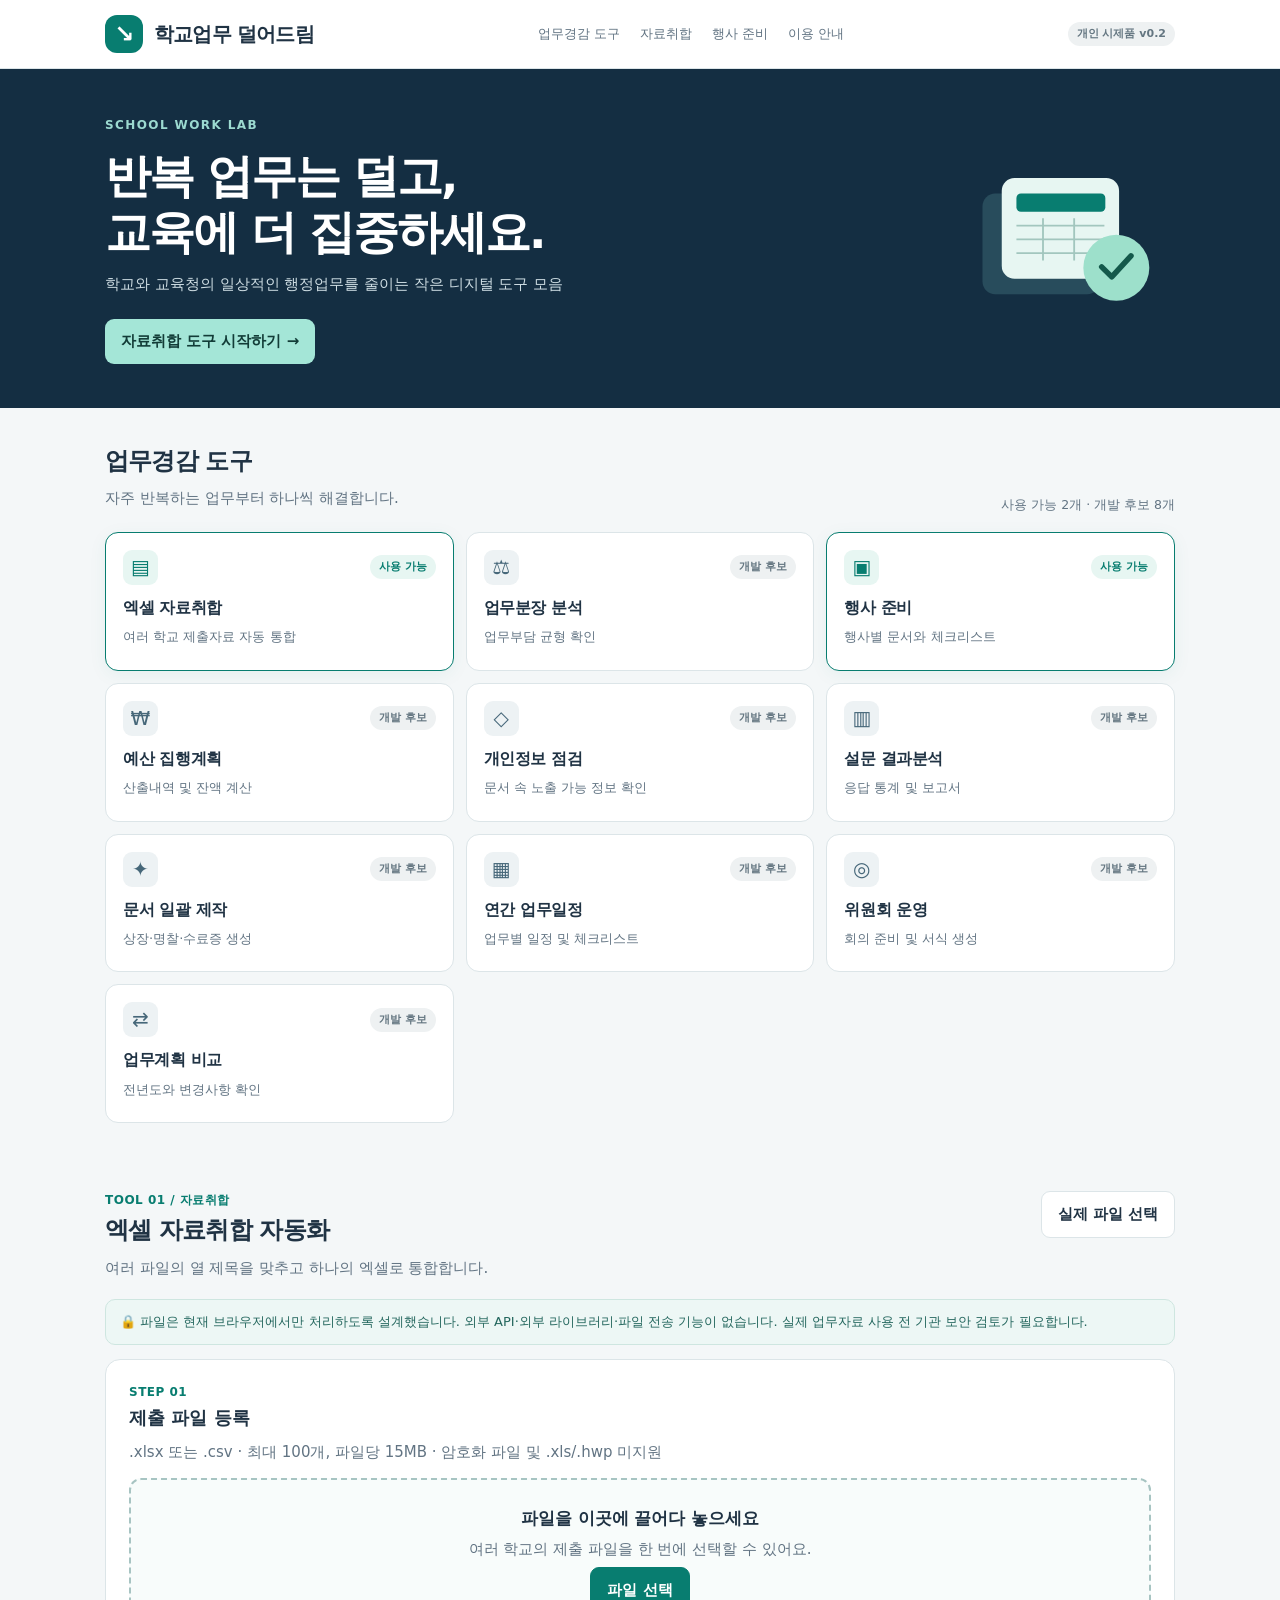
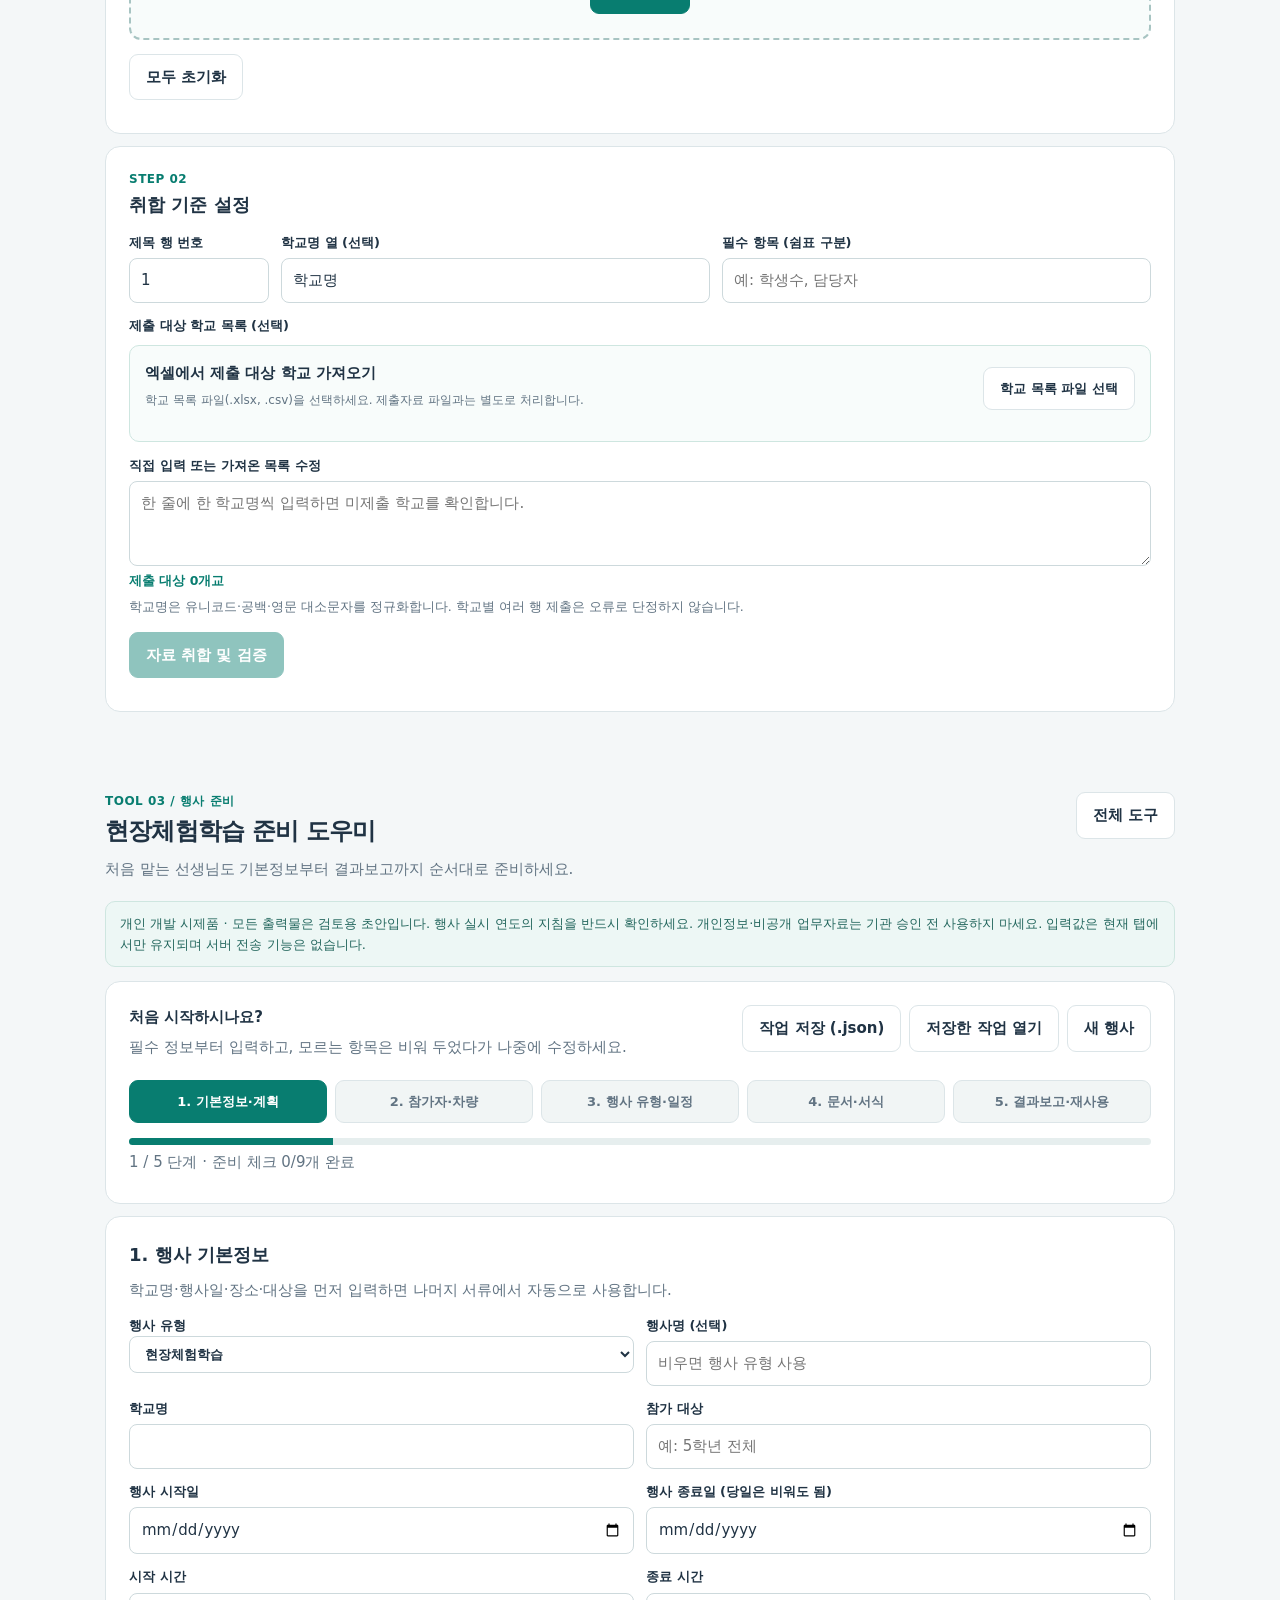
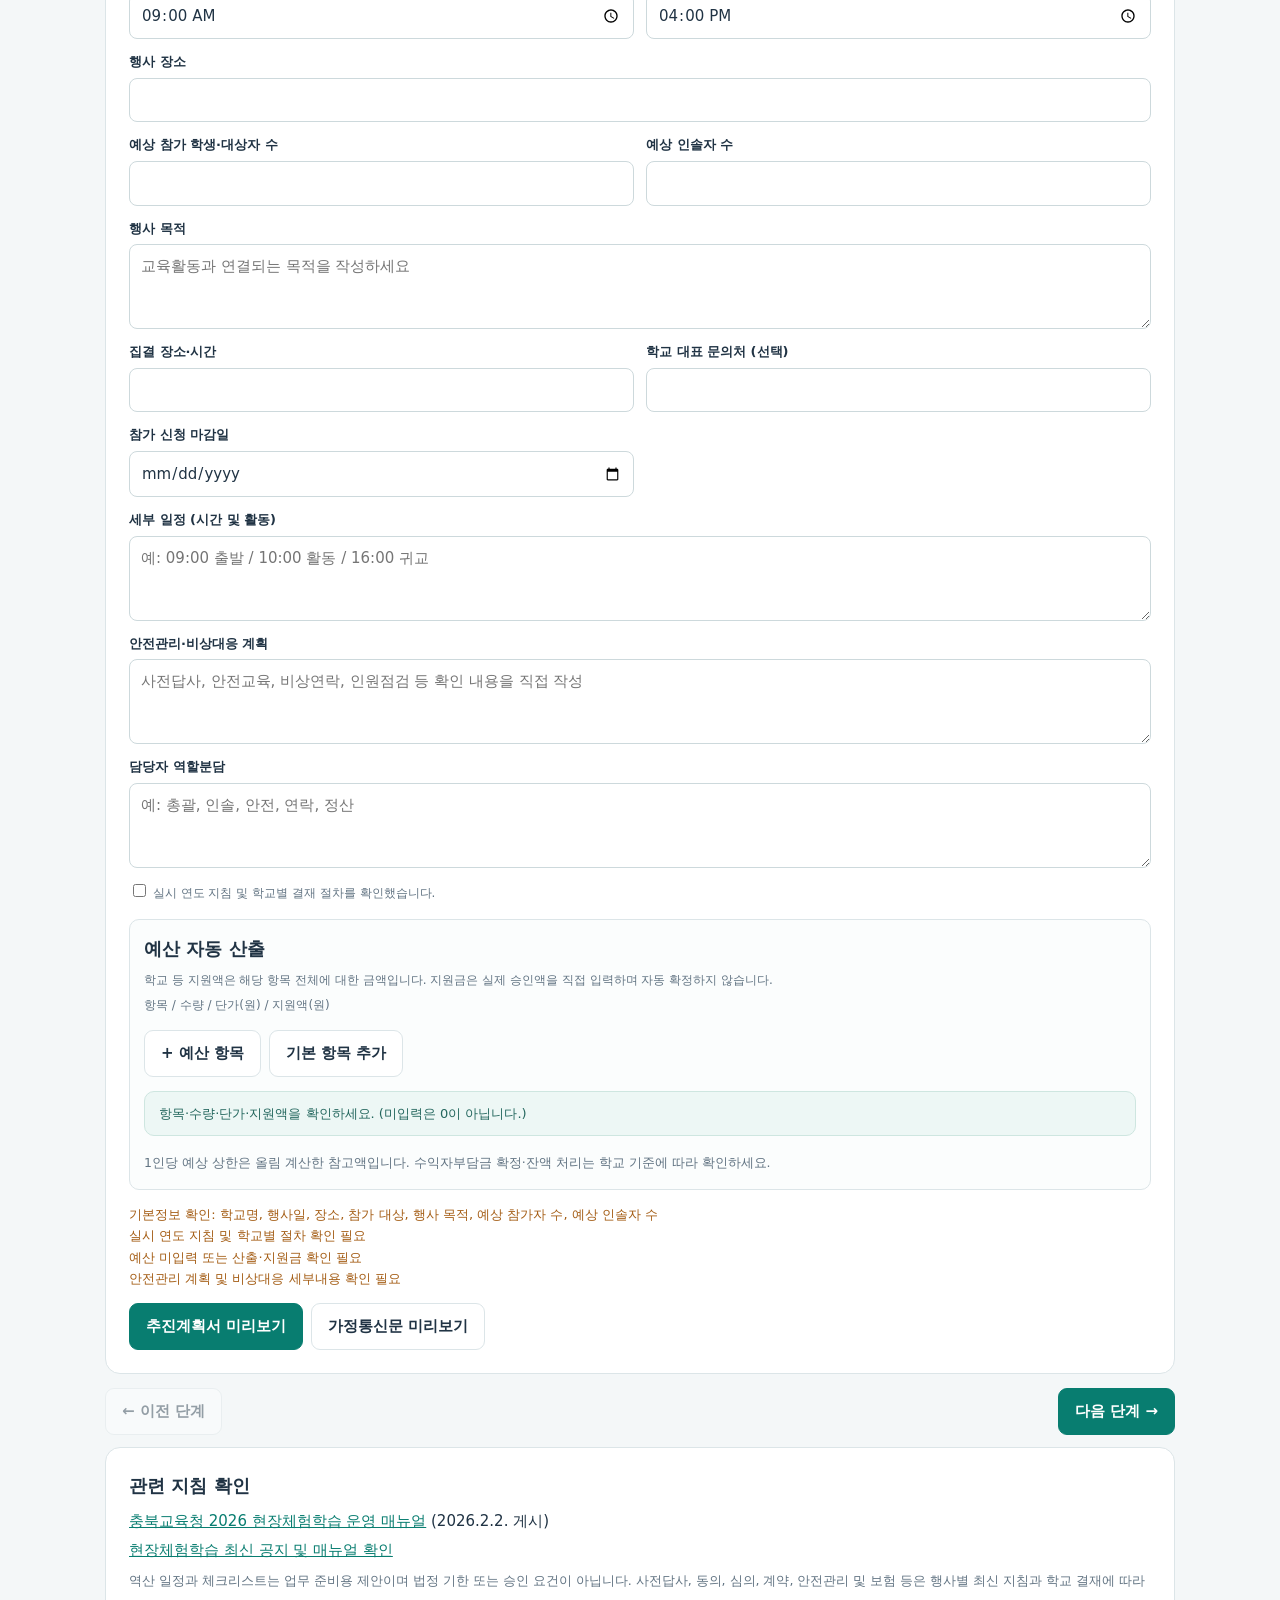
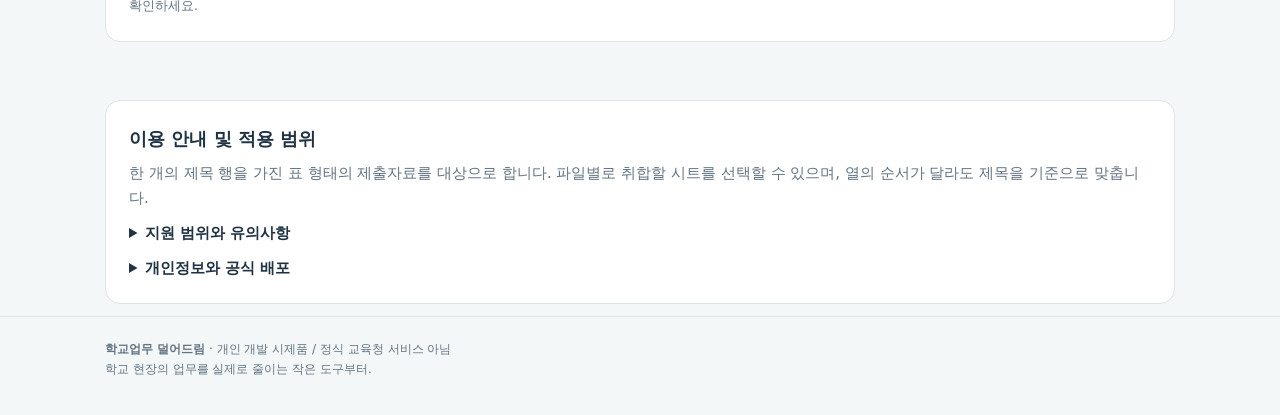
==== commit b8ca56d3: "Enable field trip preparation tool in school-work portal" ====
--- a/school-work/index.html
+++ b/school-work/index.html
@@ -1,10 +1,19 @@
-<!doctype html><html lang="ko"><head><meta charset="utf-8"><meta name="viewport" content="width=device-width,initial-scale=1"><meta http-equiv="Content-Security-Policy" content="default-src 'none'; script-src 'unsafe-inline'; style-src 'unsafe-inline'; img-src data:; connect-src 'none'; object-src 'none'; base-uri 'none'; form-action 'none'"><title>학교업무 덜어드림 | 업무경감 도구</title><style>
+<!doctype html><html lang="ko"><head><meta charset="utf-8"><meta name="viewport" content="width=device-width,initial-scale=1"><meta http-equiv="Content-Security-Policy" content="default-src 'none'; script-src 'self' 'unsafe-inline'; style-src 'unsafe-inline'; img-src data:; connect-src 'none'; object-src 'none'; base-uri 'none'; form-action 'none'"><title>학교업무 덜어드림 | 업무경감 도구</title><style>
 :root{--navy:#142e42;--ink:#203344;--muted:#627483;--line:#dce5e8;--green:#087d70;--pale:#e7f6f2;--bg:#f4f7f8}*{box-sizing:border-box}body{margin:0;background:var(--bg);color:var(--ink);font:15px/1.65 system-ui,-apple-system,'Malgun Gothic',sans-serif}button,input,textarea,select{font:inherit}button,a,input,select,textarea{outline-offset:3px}button{cursor:pointer}a{color:inherit;text-decoration:none}.wrap{max-width:1120px;margin:auto;padding:0 25px}header{background:white;border-bottom:1px solid var(--line)}nav{min-height:68px;display:flex;align-items:center;justify-content:space-between;gap:15px}.brand{display:flex;align-items:center;gap:11px;font-size:20px;font-weight:850;letter-spacing:-.8px}.logo{display:grid;place-items:center;background:var(--green);color:white;border-radius:12px;width:38px;height:38px;font-size:24px}.navlinks{display:flex;gap:20px;color:var(--muted);font-size:13px}.hero{background:var(--navy);color:#fff;padding:47px 0 44px;overflow:hidden}.hero .wrap{display:flex;justify-content:space-between;align-items:center;gap:20px}.eyebrow{font-size:12px;font-weight:800;letter-spacing:1.4px;color:#9cdad0}.hero h1{font-size:clamp(29px,4.5vw,46px);line-height:1.22;letter-spacing:-2px;margin:12px 0}.hero p{color:#cedde3;margin:10px 0 22px}.heroart{flex:0 0 220px}.btn{border:1px solid var(--line);background:#fff;color:var(--ink);padding:10px 16px;border-radius:9px;font-weight:750;display:inline-flex;align-items:center;justify-content:center;gap:6px}.btn.primary{background:var(--green);color:#fff;border-color:var(--green)}.btn:disabled{opacity:.45;cursor:not-allowed}.hero .btn{background:#a4e6d7;color:#123c37;border:0}.section{padding:34px 0}.sectionhead{display:flex;justify-content:space-between;align-items:end;gap:12px;margin-bottom:16px}h2{font-size:24px;letter-spacing:-.8px;margin:0}h3{font-size:18px;margin:0 0 8px}p{margin:5px 0}.muted,small{color:var(--muted)}.tag{font-size:11px;border-radius:20px;padding:3px 9px;background:#eef1f2;color:#647681;font-weight:700;white-space:nowrap}.tag.live{background:var(--pale);color:var(--green)}.cards{display:grid;grid-template-columns:repeat(3,1fr);gap:12px}.tile{background:white;border:1px solid var(--line);border-radius:13px;padding:17px;min-height:125px}.tile.active{border:1.5px solid var(--green);box-shadow:0 4px 18px #087d7010}.tiletop{display:flex;align-items:center;justify-content:space-between;margin-bottom:10px}.ico{width:35px;height:35px;display:grid;place-items:center;background:#edf2f4;border-radius:9px;color:#466779;font-size:20px}.active .ico{background:var(--pale);color:var(--green)}.tile h3{font-size:16px;letter-spacing:-.4px;margin:0}.tile p{font-size:13px;color:var(--muted)}.tile.active:hover{background:#f8fffd}.panel{background:#fff;border:1px solid var(--line);border-radius:15px;padding:23px;margin:12px 0}.toolhead{display:flex;justify-content:space-between;align-items:start;gap:12px}.step{color:var(--green);font-size:12px;font-weight:850;letter-spacing:.5px}.notice{background:#edf7f5;border:1px solid #cee6e0;border-radius:10px;padding:11px 14px;font-size:13px;color:#24675e;margin:14px 0}.drop{border:2px dashed #a7c4c2;border-radius:12px;text-align:center;background:#f8fcfb;padding:24px 12px;margin-top:13px}.drop.over{background:#ddf6ed;border-color:var(--green)}.drop strong{display:block;font-size:17px}.drop input{display:none}.filelist{margin:12px 0}.fileline{display:grid;grid-template-columns:minmax(0,1fr) minmax(120px,200px) auto;gap:10px;align-items:center;padding:9px 0;border-bottom:1px solid var(--line)}.fileline span{overflow-wrap:anywhere}.fileline button{padding:4px 10px}.field{display:flex;flex-direction:column;gap:5px}.field label{font-weight:700;font-size:13px}.field input,.field select,.field textarea,select{border:1px solid #cdd9dc;border-radius:8px;background:#fff;color:var(--ink);padding:9px 11px;width:100%;min-width:0}.field textarea{min-height:85px;resize:vertical}.fields{display:grid;grid-template-columns:140px 1fr 1fr;gap:12px;margin:12px 0}.actions{display:flex;gap:8px;flex-wrap:wrap;align-items:center;margin-top:14px}.status{white-space:pre-wrap;font-size:13px;margin-top:10px;color:var(--muted)}.status.error{color:#a42b2b}.metrics{display:grid;grid-template-columns:repeat(4,1fr);gap:10px;margin:14px 0}.metric{padding:12px;background:#f4f8f8;border-radius:9px}.metric strong{display:block;font-size:25px;line-height:1.3}.metric span{font-size:12px;color:var(--muted)}.scroll{overflow:auto;max-height:380px;border:1px solid var(--line);border-radius:8px;margin-top:12px}table{border-collapse:collapse;width:100%;font-size:12px;white-space:nowrap}td,th{padding:8px 11px;border-bottom:1px solid #e4ebed;border-right:1px solid #e4ebed;text-align:left}th{position:sticky;top:0;background:#e8f2ef;color:#29594f;z-index:1}tr:nth-child(even){background:#f8fafb}.issue{padding:8px 0;border-bottom:1px solid var(--line);font-size:13px;overflow-wrap:anywhere}.issue b{color:#a45d15}footer{border-top:1px solid var(--line);color:var(--muted);font-size:12px;padding:23px 0 35px}details{margin-top:10px}summary{cursor:pointer;font-weight:650} [hidden]{display:none!important}@media(max-width:680px){.wrap{padding:0 15px}.navlinks{display:none}.heroart{display:none}.hero{padding:33px 0}.cards{grid-template-columns:repeat(2,1fr)}.tile{padding:13px}.section{padding:24px 0}.panel{padding:15px}.fields{grid-template-columns:1fr}.metrics{grid-template-columns:repeat(2,1fr)}.fileline{grid-template-columns:minmax(0,1fr) auto}.fileline select{grid-row:2;grid-column:1/-1}.toolhead{flex-wrap:wrap}.sectionhead{align-items:start;flex-direction:column}.brand{font-size:18px}}
 .target-import{position:relative;border:1px solid #cee6e0;background:#f8fcfb;border-radius:10px;padding:15px;margin:4px 0 8px}.target-import .toolhead{align-items:center}.targetfields{grid-template-columns:1fr 140px 1fr}.target-import:focus-within{border-color:var(--green)}#targetcount{color:var(--green);font-weight:700}@media(max-width:680px){.targetfields{grid-template-columns:1fr}.target-import .toolhead{align-items:flex-start}}
-</style></head><body><header><nav class="wrap"><a class="brand" href="#top"><span class="logo">↘</span>학교업무 덜어드림</a><div class="navlinks"><a href="#tools">업무경감 도구</a><a href="#merge">자료취합</a><a href="#guide">이용 안내</a></div><span class="tag">개인 시제품 v0.1</span></nav></header><main id="top"><section class="hero"><div class="wrap"><div><div class="eyebrow">SCHOOL WORK LAB</div><h1>반복 업무는 덜고,<br>교육에 더 집중하세요.</h1><p>학교와 교육청의 일상적인 행정업무를 줄이는 작은 디지털 도구 모음</p><a class="btn" href="#merge">자료취합 도구 시작하기 →</a></div><svg class="heroart" viewBox="0 0 240 160" aria-hidden="true"><rect x="30" y="30" width="128" height="110" rx="14" fill="#284c5c"/><rect x="51" y="13" width="128" height="110" rx="14" fill="#e7f6f2"/><rect x="67" y="30" width="97" height="20" rx="5" fill="#087d70"/><path d="M67 65h96M67 80h96M67 95h96M96 57v46M130 57v46" stroke="#a2c6be" stroke-width="2"/><circle cx="176" cy="111" r="36" fill="#9de0cb"/><path d="m160 110 11 11 21-23" stroke="#14594b" stroke-width="6" fill="none" stroke-linecap="round" stroke-linejoin="round"/></svg></div></section><div class="wrap"><section class="section" id="tools"><div class="sectionhead"><div><h2>업무경감 도구</h2><p class="muted">자주 반복하는 업무부터 하나씩 해결합니다.</p></div><small>사용 가능 1개 · 개발 후보 9개</small></div><div class="cards" id="cards"></div></section><section id="merge" class="section"><div class="toolhead"><div><div class="step">TOOL 01 / 자료취합</div><h2>엑셀 자료취합 자동화</h2><p class="muted">여러 파일의 열 제목을 맞추고 하나의 엑셀로 통합합니다.</p></div><button class="btn" id="demo">실제 파일 선택</button></div><div class="notice">🔒 파일은 현재 브라우저에서만 처리하도록 설계했습니다. 외부 API·외부 라이브러리·파일 전송 기능이 없습니다. 실제 업무자료 사용 전 기관 보안 검토가 필요합니다.</div><div class="panel"><div class="step">STEP 01</div><h3>제출 파일 등록</h3><p class="muted">.xlsx 또는 .csv · 최대 100개, 파일당 15MB · 암호화 파일 및 .xls/.hwp 미지원</p><div class="drop" id="drop"><strong>파일을 이곳에 끌어다 놓으세요</strong><p class="muted">여러 학교의 제출 파일을 한 번에 선택할 수 있어요.</p><label class="btn primary" for="files" tabindex="0" id="pick">파일 선택</label><input id="files" type="file" accept=".xlsx,.csv" multiple></div><div class="filelist" id="filelist"></div><div class="actions"><button class="btn" id="clear">모두 초기화</button></div><div id="loadstatus" class="status" role="status"></div></div><div class="panel"><div class="step">STEP 02</div><h3>취합 기준 설정</h3><div class="fields"><div class="field"><label for="headerrow">제목 행 번호</label><input type="number" id="headerrow" min="1" max="1000" value="1"></div><div class="field"><label for="schoolcol">학교명 열 (선택)</label><input id="schoolcol" value="학교명" placeholder="학교명"></div><div class="field"><label for="required">필수 항목 (쉼표 구분)</label><input id="required" placeholder="예: 학생수, 담당자"></div></div><div class="field"><label for="expected">제출 대상 학교 목록 (선택)</label><div class="target-import"><div class="toolhead"><div><b>엑셀에서 제출 대상 학교 가져오기</b><p class="muted" style="font-size:12px">학교 목록 파일(.xlsx, .csv)을 선택하세요. 제출자료 파일과는 별도로 처리합니다.</p></div><label class="btn" for="targetfile" style="cursor:pointer">학교 목록 파일 선택</label></div><input type="file" id="targetfile" accept=".xlsx,.csv" aria-label="제출 대상 학교 목록 파일" style="position:absolute;width:1px;height:1px;opacity:0"><div id="targetstatus" class="status" role="status"></div><div id="targetsettings" hidden><div class="fields targetfields"><div class="field"><label for="targetsheet">시트</label><select id="targetsheet"></select></div><div class="field"><label for="targetheader">제목 행 (없으면 0)</label><input id="targetheader" type="number" min="0" max="1000" value="1"></div><div class="field"><label for="targetcolumn">학교명 열</label><select id="targetcolumn"></select></div></div><div id="targetpreview" class="status" aria-live="polite"></div><div class="actions"><button type="button" class="btn primary" id="targetreplace" disabled>목록 가져오기 (기존 목록 교체)</button><button type="button" class="btn" id="targetappend" disabled>기존 목록에 추가</button><button type="button" class="btn" id="targetcancel">파일 선택 취소</button></div></div></div><label for="expected">직접 입력 또는 가져온 목록 수정</label><textarea id="expected" placeholder="한 줄에 한 학교명씩 입력하면 미제출 학교를 확인합니다."></textarea><small id="targetcount" aria-live="polite">제출 대상 0개교</small><small>학교명은 유니코드·공백·영문 대소문자를 정규화합니다. 학교별 여러 행 제출은 오류로 단정하지 않습니다.</small></div><div class="actions"><button class="btn primary" id="mergebtn">자료 취합 및 검증</button></div><div id="mergestatus" class="status" role="status"></div></div><div id="result" class="panel" hidden><div class="step">STEP 03</div><div class="toolhead"><h3>취합 결과</h3><div class="actions" style="margin:0"><button class="btn primary" id="download">엑셀 다운로드</button><button class="btn" id="csvdownload">CSV</button></div></div><div class="metrics" id="metrics"></div><div id="issues"></div><div class="scroll" id="preview"></div><small>미리보기 최대 100행 · 다운로드에는 전체 취합자료와 검증내역이 포함됩니다.</small></div></section><section class="panel" id="guide"><h3>이용 안내 및 적용 범위</h3><p class="muted">한 개의 제목 행을 가진 표 형태의 제출자료를 대상으로 합니다. 파일별로 취합할 시트를 선택할 수 있으며, 열의 순서가 달라도 제목을 기준으로 맞춥니다.</p><details><summary>지원 범위와 유의사항</summary><p>원본 파일은 변경하지 않습니다. 수식은 저장된 계산값만 읽으며 미계산 수식은 확인 대상으로 표시합니다. 서식·색상·수식·이미지·병합셀 구조는 복사하지 않습니다. 복합 보고서, 다중 제목 행, 비밀번호 파일, 특수 날짜/숫자 표시 형식은 지원 대상이 아닙니다. 학교명 오타, 중복행, 누락값은 검토 후 판단하세요. CSV는 UTF-8 우선, 실패 시 EUC-KR 디코딩을 시도합니다.</p></details><details><summary>개인정보와 공식 배포</summary><p>이 버전은 개인 개발 시제품입니다. 공식 교육청 서비스가 아닙니다. 개인정보 및 비공개 업무자료는 기관 승인 전 사용하지 마세요. 공개 GitHub에는 소스코드만 게시하고 실제 학교 제출자료는 저장하지 마세요. 공식 운영 전 보안·접근성·정확성 검증 및 관리책임자 지정이 필요합니다.</p></details></section></div></main><footer><div class="wrap"><b>학교업무 덜어드림</b> · 개인 개발 시제품 / 정식 교육청 서비스 아님<br>학교 현장의 업무를 실제로 줄이는 작은 도구부터.</div></footer>
+.tripsteps{display:grid;grid-template-columns:repeat(5,1fr);gap:8px;margin:15px 0}.tripsteps button{background:#f1f5f5;border:1px solid var(--line);border-radius:9px;padding:10px 5px;color:var(--muted);font-size:13px;font-weight:700}.tripsteps button[aria-current=step]{background:var(--green);color:white;border-color:var(--green)}.tripprogress{height:7px;background:#e6eeee;border-radius:9px;overflow:hidden}.tripprogress div{background:var(--green);height:100%;transition:width .2s}.tripgrid{display:grid;grid-template-columns:repeat(2,minmax(0,1fr));gap:12px;margin:12px 0}.tripgrid .wide{grid-column:1/-1}.tripbox{border:1px solid var(--line);border-radius:10px;padding:14px;margin:14px 0;background:#fbfdfd}.triprow{display:grid;grid-template-columns:minmax(100px,2fr) repeat(3,minmax(75px,1fr)) auto;gap:7px;align-items:center;margin:8px 0}.triprow input,.triprow select,.triptask input:not([type=checkbox]),.triproster input,.triproster select{border:1px solid #cdd9dc;border-radius:7px;padding:7px;width:100%;min-width:0}.triptask{display:grid;grid-template-columns:auto minmax(120px,2fr) minmax(80px,1fr) 75px;gap:8px;align-items:center;margin:9px 0}.triproster td{padding:5px}.triproster input,.triproster select{min-width:80px}.tripdocs{white-space:pre-wrap;background:#fff;border:1px solid var(--line);border-radius:9px;padding:16px;max-height:480px;overflow:auto;line-height:1.8}.triprow button{padding:5px 9px}.tripwarn{color:#a45d15;font-size:13px;white-space:pre-wrap}.tripmuted{font-size:12px;color:var(--muted)}@media(max-width:680px){.tripsteps{grid-template-columns:repeat(2,1fr)}.tripgrid{grid-template-columns:1fr}.triprow{grid-template-columns:1fr 1fr}.triptask{grid-template-columns:auto 1fr}.triptask input:not([type=checkbox]){grid-column:2}.triprow>button{justify-self:start}}
+</style></head><body><header><nav class="wrap"><a class="brand" href="#top"><span class="logo">↘</span>학교업무 덜어드림</a><div class="navlinks"><a href="#tools">업무경감 도구</a><a href="#merge">자료취합</a><a href="#trip">행사 준비</a><a href="#guide">이용 안내</a></div><span class="tag">개인 시제품 v0.2</span></nav></header><main id="top"><section class="hero"><div class="wrap"><div><div class="eyebrow">SCHOOL WORK LAB</div><h1>반복 업무는 덜고,<br>교육에 더 집중하세요.</h1><p>학교와 교육청의 일상적인 행정업무를 줄이는 작은 디지털 도구 모음</p><a class="btn" href="#merge">자료취합 도구 시작하기 →</a></div><svg class="heroart" viewBox="0 0 240 160" aria-hidden="true"><rect x="30" y="30" width="128" height="110" rx="14" fill="#284c5c"/><rect x="51" y="13" width="128" height="110" rx="14" fill="#e7f6f2"/><rect x="67" y="30" width="97" height="20" rx="5" fill="#087d70"/><path d="M67 65h96M67 80h96M67 95h96M96 57v46M130 57v46" stroke="#a2c6be" stroke-width="2"/><circle cx="176" cy="111" r="36" fill="#9de0cb"/><path d="m160 110 11 11 21-23" stroke="#14594b" stroke-width="6" fill="none" stroke-linecap="round" stroke-linejoin="round"/></svg></div></section><div class="wrap"><section class="section" id="tools"><div class="sectionhead"><div><h2>업무경감 도구</h2><p class="muted">자주 반복하는 업무부터 하나씩 해결합니다.</p></div><small>사용 가능 2개 · 개발 후보 8개</small></div><div class="cards" id="cards"></div></section><section id="merge" class="section"><div class="toolhead"><div><div class="step">TOOL 01 / 자료취합</div><h2>엑셀 자료취합 자동화</h2><p class="muted">여러 파일의 열 제목을 맞추고 하나의 엑셀로 통합합니다.</p></div><button class="btn" id="demo">실제 파일 선택</button></div><div class="notice">🔒 파일은 현재 브라우저에서만 처리하도록 설계했습니다. 외부 API·외부 라이브러리·파일 전송 기능이 없습니다. 실제 업무자료 사용 전 기관 보안 검토가 필요합니다.</div><div class="panel"><div class="step">STEP 01</div><h3>제출 파일 등록</h3><p class="muted">.xlsx 또는 .csv · 최대 100개, 파일당 15MB · 암호화 파일 및 .xls/.hwp 미지원</p><div class="drop" id="drop"><strong>파일을 이곳에 끌어다 놓으세요</strong><p class="muted">여러 학교의 제출 파일을 한 번에 선택할 수 있어요.</p><label class="btn primary" for="files" tabindex="0" id="pick">파일 선택</label><input id="files" type="file" accept=".xlsx,.csv" multiple></div><div class="filelist" id="filelist"></div><div class="actions"><button class="btn" id="clear">모두 초기화</button></div><div id="loadstatus" class="status" role="status"></div></div><div class="panel"><div class="step">STEP 02</div><h3>취합 기준 설정</h3><div class="fields"><div class="field"><label for="headerrow">제목 행 번호</label><input type="number" id="headerrow" min="1" max="1000" value="1"></div><div class="field"><label for="schoolcol">학교명 열 (선택)</label><input id="schoolcol" value="학교명" placeholder="학교명"></div><div class="field"><label for="required">필수 항목 (쉼표 구분)</label><input id="required" placeholder="예: 학생수, 담당자"></div></div><div class="field"><label for="expected">제출 대상 학교 목록 (선택)</label><div class="target-import"><div class="toolhead"><div><b>엑셀에서 제출 대상 학교 가져오기</b><p class="muted" style="font-size:12px">학교 목록 파일(.xlsx, .csv)을 선택하세요. 제출자료 파일과는 별도로 처리합니다.</p></div><label class="btn" for="targetfile" style="cursor:pointer">학교 목록 파일 선택</label></div><input type="file" id="targetfile" accept=".xlsx,.csv" aria-label="제출 대상 학교 목록 파일" style="position:absolute;width:1px;height:1px;opacity:0"><div id="targetstatus" class="status" role="status"></div><div id="targetsettings" hidden><div class="fields targetfields"><div class="field"><label for="targetsheet">시트</label><select id="targetsheet"></select></div><div class="field"><label for="targetheader">제목 행 (없으면 0)</label><input id="targetheader" type="number" min="0" max="1000" value="1"></div><div class="field"><label for="targetcolumn">학교명 열</label><select id="targetcolumn"></select></div></div><div id="targetpreview" class="status" aria-live="polite"></div><div class="actions"><button type="button" class="btn primary" id="targetreplace" disabled>목록 가져오기 (기존 목록 교체)</button><button type="button" class="btn" id="targetappend" disabled>기존 목록에 추가</button><button type="button" class="btn" id="targetcancel">파일 선택 취소</button></div></div></div><label for="expected">직접 입력 또는 가져온 목록 수정</label><textarea id="expected" placeholder="한 줄에 한 학교명씩 입력하면 미제출 학교를 확인합니다."></textarea><small id="targetcount" aria-live="polite">제출 대상 0개교</small><small>학교명은 유니코드·공백·영문 대소문자를 정규화합니다. 학교별 여러 행 제출은 오류로 단정하지 않습니다.</small></div><div class="actions"><button class="btn primary" id="mergebtn">자료 취합 및 검증</button></div><div id="mergestatus" class="status" role="status"></div></div><div id="result" class="panel" hidden><div class="step">STEP 03</div><div class="toolhead"><h3>취합 결과</h3><div class="actions" style="margin:0"><button class="btn primary" id="download">엑셀 다운로드</button><button class="btn" id="csvdownload">CSV</button></div></div><div class="metrics" id="metrics"></div><div id="issues"></div><div class="scroll" id="preview"></div><small>미리보기 최대 100행 · 다운로드에는 전체 취합자료와 검증내역이 포함됩니다.</small></div></section>
+<section id="trip" class="section">
+<div class="toolhead"><div><div class="step">TOOL 03 / 행사 준비</div><h2>현장체험학습 준비 도우미</h2><p class="muted">처음 맡는 선생님도 기본정보부터 결과보고까지 순서대로 준비하세요.</p></div><a class="btn" href="#tools">전체 도구</a></div>
+<div class="notice">개인 개발 시제품 · 모든 출력물은 검토용 초안입니다. 행사 실시 연도의 지침을 반드시 확인하세요. 개인정보·비공개 업무자료는 기관 승인 전 사용하지 마세요. 입력값은 현재 탭에서만 유지되며 서버 전송 기능은 없습니다.</div>
+<div class="panel"><div class="toolhead"><div><b>처음 시작하시나요?</b><p class="muted">필수 정보부터 입력하고, 모르는 항목은 비워 두었다가 나중에 수정하세요.</p></div><div class="actions" style="margin:0"><button class="btn" id="tripSave">작업 저장 (.json)</button><label class="btn" for="tripLoad" style="cursor:pointer">저장한 작업 열기</label><input type="file" id="tripLoad" accept=".json" hidden><button class="btn" id="tripReset">새 행사</button></div></div><div class="status" id="tripStatus" role="status"></div><div class="tripsteps" id="tripSteps"></div><div class="tripprogress"><div id="tripBar"></div></div><p class="muted" id="tripProgressText"></p></div>
+<div id="tripBody" class="panel"></div><div class="actions" style="justify-content:space-between"><button class="btn" id="tripPrev">← 이전 단계</button><button class="btn primary" id="tripNext">다음 단계 →</button></div>
+<div class="panel"><h3>관련 지침 확인</h3><p><a style="color:#087d70;text-decoration:underline" href="https://www.cbe.go.kr/dept-11/na/ntt/selectNttInfo.do?mi=11027&amp;nttSn=1564886" target="_blank" rel="noopener noreferrer">충북교육청 2026 현장체험학습 운영 매뉴얼</a> (2026.2.2. 게시)</p><p><a style="color:#087d70;text-decoration:underline" href="https://www.cbe.go.kr/dept-11/na/ntt/selectNttList.do?bbsId=1414&amp;mi=11027" target="_blank" rel="noopener noreferrer">현장체험학습 최신 공지 및 매뉴얼 확인</a></p><small>역산 일정과 체크리스트는 업무 준비용 제안이며 법정 기한 또는 승인 요건이 아닙니다. 사전답사, 동의, 심의, 계약, 안전관리 및 보험 등은 행사별 최신 지침과 학교 결재에 따라 확인하세요.</small></div>
+</section>
+<section class="panel" id="guide"><h3>이용 안내 및 적용 범위</h3><p class="muted">한 개의 제목 행을 가진 표 형태의 제출자료를 대상으로 합니다. 파일별로 취합할 시트를 선택할 수 있으며, 열의 순서가 달라도 제목을 기준으로 맞춥니다.</p><details><summary>지원 범위와 유의사항</summary><p>원본 파일은 변경하지 않습니다. 수식은 저장된 계산값만 읽으며 미계산 수식은 확인 대상으로 표시합니다. 서식·색상·수식·이미지·병합셀 구조는 복사하지 않습니다. 복합 보고서, 다중 제목 행, 비밀번호 파일, 특수 날짜/숫자 표시 형식은 지원 대상이 아닙니다. 학교명 오타, 중복행, 누락값은 검토 후 판단하세요. CSV는 UTF-8 우선, 실패 시 EUC-KR 디코딩을 시도합니다.</p></details><details><summary>개인정보와 공식 배포</summary><p>이 버전은 개인 개발 시제품입니다. 공식 교육청 서비스가 아닙니다. 개인정보 및 비공개 업무자료는 기관 승인 전 사용하지 마세요. 공개 GitHub에는 소스코드만 게시하고 실제 학교 제출자료는 저장하지 마세요. 공식 운영 전 보안·접근성·정확성 검증 및 관리책임자 지정이 필요합니다.</p></details></section></div></main><footer><div class="wrap"><b>학교업무 덜어드림</b> · 개인 개발 시제품 / 정식 교육청 서비스 아님<br>학교 현장의 업무를 실제로 줄이는 작은 도구부터.</div></footer>
 <script>
 'use strict';const $=id=>document.getElementById(id),E=new TextEncoder(),D=new TextDecoder(),MAX=200000,MAXXML=80*1024*1024;let files=[],result=null,busy=false;
-const tools=[['▤','엑셀 자료취합','여러 학교 제출자료 자동 통합'],['⚖','업무분장 분석','업무부담 균형 확인'],['▣','행사 준비','행사별 문서와 체크리스트'],['₩','예산 집행계획','산출내역 및 잔액 계산'],['◇','개인정보 점검','문서 속 노출 가능 정보 확인'],['▥','설문 결과분석','응답 통계 및 보고서'],['✦','문서 일괄 제작','상장·명찰·수료증 생성'],['▦','연간 업무일정','업무별 일정 및 체크리스트'],['◎','위원회 운영','회의 준비 및 서식 생성'],['⇄','업무계획 비교','전년도와 변경사항 확인']];function el(tag,text,cls){let e=document.createElement(tag);if(text!==undefined)e.textContent=text;if(cls)e.className=cls;return e}tools.forEach((t,i)=>{let a=el(i?'article':'a',undefined,'tile'+(i?'':' active'));if(!i)a.href='#merge';let top=el('div',undefined,'tiletop');top.append(el('span',t[0],'ico'),el('span',i?'개발 후보':'사용 가능','tag'+(i?'':' live')));a.append(top,el('h3',t[1]),el('p',t[2]));$('cards').append(a)});
+const tools=[['▤','엑셀 자료취합','여러 학교 제출자료 자동 통합'],['⚖','업무분장 분석','업무부담 균형 확인'],['▣','행사 준비','행사별 문서와 체크리스트'],['₩','예산 집행계획','산출내역 및 잔액 계산'],['◇','개인정보 점검','문서 속 노출 가능 정보 확인'],['▥','설문 결과분석','응답 통계 및 보고서'],['✦','문서 일괄 제작','상장·명찰·수료증 생성'],['▦','연간 업무일정','업무별 일정 및 체크리스트'],['◎','위원회 운영','회의 준비 및 서식 생성'],['⇄','업무계획 비교','전년도와 변경사항 확인']];function el(tag,text,cls){let e=document.createElement(tag);if(text!==undefined)e.textContent=text;if(cls)e.className=cls;return e}tools.forEach((t,i)=>{let ready=i===0||i===2,a=el(ready?'a':'article',undefined,'tile'+(ready?' active':''));if(ready)a.href=i===2?'#trip':'#merge';let top=el('div',undefined,'tiletop');top.append(el('span',t[0],'ico'),el('span',ready?'사용 가능':'개발 후보','tag'+(ready?' live':'')));a.append(top,el('h3',t[1]),el('p',t[2]));$('cards').append(a)});
 function status(id,msg,error=false){$(id).textContent=msg;$(id).className='status'+(error?' error':'')}function invalidate(){result=null;$('result').hidden=true;status('mergestatus','')}function norm(v){return String(v??'').normalize('NFKC').replace(/\s+/g,'').toLowerCase()}function blank(v){return v===undefined||v===null||String(v).trim()===''}function xml(s){let d=new DOMParser().parseFromString(s,'application/xml');if(d.getElementsByTagName('parsererror').length)throw Error('XML 구조 오류');return d}function tags(e,n){return Array.from(e.getElementsByTagNameNS('*',n))}function first(e,n){return tags(e,n)[0]}function pathjoin(base,target){if(target.startsWith('/'))return target.slice(1);let out=base.split('/');for(let p of target.split('/')){if(p==='..')out.pop();else if(p!=='.')out.push(p)}return out.join('/')}
 async function unzip(buf){let u=new Uint8Array(buf),v=new DataView(buf),end=-1;for(let i=u.length-22;i>=Math.max(0,u.length-65557);i--)if(v.getUint32(i,true)===0x06054b50&&i+22+v.getUint16(i+20,true)===u.length){end=i;break}if(end<0)throw Error('유효한 XLSX 압축파일이 아닙니다.');let n=v.getUint16(end+10,true),p=v.getUint32(end+16,true),map=new Map(),total=0;if(n>10000||v.getUint16(end+4,true)!==0)throw Error('지원하지 않는 압축 구조');for(let i=0;i<n;i++){if(v.getUint32(p,true)!==0x02014b50)throw Error('압축 디렉터리 오류');let flags=v.getUint16(p+8,true),method=v.getUint16(p+10,true),cs=v.getUint32(p+20,true),us=v.getUint32(p+24,true),nl=v.getUint16(p+28,true),ex=v.getUint16(p+30,true),co=v.getUint16(p+32,true),off=v.getUint32(p+42,true),name=D.decode(u.subarray(p+46,p+46+nl));total+=us;if(total>MAXXML||us>MAXXML)throw Error('압축 해제 크기 제한 초과');if(flags&1)throw Error('암호화된 파일은 지원하지 않습니다.');map.set(name,{method,cs,us,off});p+=46+nl+ex+co}return async name=>{let z=map.get(name);if(!z)return null;let o=z.off;if(v.getUint32(o,true)!==0x04034b50)throw Error('압축 헤더 오류');let start=o+30+v.getUint16(o+26,true)+v.getUint16(o+28,true),data=u.subarray(start,start+z.cs);if(z.method===0)return D.decode(data);if(z.method!==8)throw Error('지원하지 않는 압축방식');let reader=new Blob([data]).stream().pipeThrough(new DecompressionStream('deflate-raw')).getReader(),parts=[],size=0;while(true){let {done,value}=await reader.read();if(done)break;size+=value.length;if(size>z.us||size>MAXXML){await reader.cancel();throw Error('압축 해제 크기 오류')}parts.push(value)}if(size!==z.us)throw Error('압축 크기 불일치');return await new Blob(parts).text()}}
 function colnum(ref){let s=(ref.match(/^[A-Z]+/i)||[''])[0],n=0;for(let c of s.toUpperCase())n=n*26+c.charCodeAt(0)-64;return n-1}function datefmt(id,fmt){return [14,15,16,17,22,27,28,29,30,31,34,35,36,50,51,52,53,54,55,56,57,58].includes(id)||!!(fmt&&/[yd]/i.test(fmt.replace(/"[^"]*"|\\.|\[[^\]]*\]/g,'')))}function excelDate(n,d1904){if(!Number.isFinite(n)||n<0||n>2958465||(!d1904&&n===60))return n;let days=n+(d1904?0:(n<60?1:0)),ms=Date.UTC(d1904?1904:1899,d1904?0:11,d1904?1:30)+Math.round(days*86400000);let dt=new Date(ms);if(!Number.isFinite(dt.getTime()))return n;return dt.toISOString().slice(0,n%1?19:10).replace('T',' ')}
@@ -41,4 +50,4 @@
 function esc(s){return String(s??'').replace(/[\x00-\x08\x0B\x0C\x0E-\x1F\uFFFE\uFFFF]/g,'').replace(/&/g,'&amp;').replace(/</g,'&lt;').replace(/>/g,'&gt;').replace(/"/g,'&quot;').replace(/'/g,'&apos;')}function colname(n){let s='';for(n++;n>0;n=Math.floor((n-1)/26))s=String.fromCharCode(65+(n-1)%26)+s;return s}const xmlhead='<?xml version="1.0" encoding="UTF-8" standalone="yes"?>',ns='http://schemas.openxmlformats.org/spreadsheetml/2006/main',rel='http://schemas.openxmlformats.org/package/2006/relationships',od='http://schemas.openxmlformats.org/officeDocument/2006/relationships';function sheetxml(rows){let parts=[xmlhead,`<worksheet xmlns="${ns}"><sheetViews><sheetView workbookViewId="0"><pane ySplit="1" topLeftCell="A2" activePane="bottomLeft" state="frozen"/></sheetView></sheetViews><sheetData>`];rows.forEach((r,i)=>{parts.push(`<row r="${i+1}">`);r.forEach((v,j)=>{let ref=colname(j)+(i+1),style=i===0?' s="1"':'';if(blank(v))return;if(typeof v==='number'&&Number.isFinite(v))parts.push(`<c r="${ref}"${style}><v>${v}</v></c>`);else parts.push(`<c r="${ref}" t="inlineStr"${style}><is><t xml:space="preserve">${esc(v)}</t></is></c>`)});parts.push('</row>')});parts.push('</sheetData>');if(rows.length&&rows[0].length)parts.push(`<autoFilter ref="A1:${colname(rows[0].length-1)}${rows.length}"/>`);parts.push('</worksheet>');return parts.join('')}
 const crcTable=Uint32Array.from({length:256},(_,n)=>{let c=n;for(let k=0;k<8;k++)c=c&1?0xedb88320^(c>>>1):c>>>1;return c>>>0});function crc32(u){let c=0xffffffff;for(let b of u)c=crcTable[(c^b)&255]^(c>>>8);return (c^0xffffffff)>>>0}function zip(entries){let local=[],central=[],offset=0,cs=0;for(let [name,text] of entries){let n=E.encode(name),data=E.encode(text),crc=crc32(data),a=new Uint8Array(30+n.length),v=new DataView(a.buffer);v.setUint32(0,0x04034b50,true);v.setUint16(4,20,true);v.setUint16(6,0x800,true);v.setUint16(12,0x21,true);v.setUint32(14,crc,true);v.setUint32(18,data.length,true);v.setUint32(22,data.length,true);v.setUint16(26,n.length,true);a.set(n,30);let c=new Uint8Array(46+n.length),w=new DataView(c.buffer);w.setUint32(0,0x02014b50,true);w.setUint16(4,20,true);w.setUint16(6,20,true);w.setUint16(8,0x800,true);w.setUint16(14,0x21,true);w.setUint32(16,crc,true);w.setUint32(20,data.length,true);w.setUint32(24,data.length,true);w.setUint16(28,n.length,true);w.setUint32(42,offset,true);c.set(n,46);local.push(a,data);central.push(c);offset+=a.length+data.length;cs+=c.length}let end=new Uint8Array(22),v=new DataView(end.buffer);v.setUint32(0,0x06054b50,true);v.setUint16(8,entries.length,true);v.setUint16(10,entries.length,true);v.setUint32(12,cs,true);v.setUint32(16,offset,true);return new Blob([...local,...central,end],{type:'application/vnd.openxmlformats-officedocument.spreadsheetml.sheet'})}
 function makeXlsx(r){let entries=[['[Content_Types].xml',xmlhead+'<Types xmlns="http://schemas.openxmlformats.org/package/2006/content-types"><Default Extension="rels" ContentType="application/vnd.openxmlformats-package.relationships+xml"/><Default Extension="xml" ContentType="application/xml"/><Override PartName="/xl/workbook.xml" ContentType="application/vnd.openxmlformats-officedocument.spreadsheetml.sheet.main+xml"/><Override PartName="/xl/worksheets/sheet1.xml" ContentType="application/vnd.openxmlformats-officedocument.spreadsheetml.worksheet+xml"/><Override PartName="/xl/worksheets/sheet2.xml" ContentType="application/vnd.openxmlformats-officedocument.spreadsheetml.worksheet+xml"/><Override PartName="/xl/styles.xml" ContentType="application/vnd.openxmlformats-officedocument.spreadsheetml.styles+xml"/></Types>'],['_rels/.rels',xmlhead+`<Relationships xmlns="${rel}"><Relationship Id="rId1" Type="${od}/officeDocument" Target="xl/workbook.xml"/></Relationships>`],['xl/workbook.xml',xmlhead+`<workbook xmlns="${ns}" xmlns:r="${od}"><sheets><sheet name="취합자료" sheetId="1" r:id="rId1"/><sheet name="검증내역" sheetId="2" r:id="rId2"/></sheets></workbook>`],['xl/_rels/workbook.xml.rels',xmlhead+`<Relationships xmlns="${rel}"><Relationship Id="rId1" Type="${od}/worksheet" Target="worksheets/sheet1.xml"/><Relationship Id="rId2" Type="${od}/worksheet" Target="worksheets/sheet2.xml"/><Relationship Id="rId3" Type="${od}/styles" Target="styles.xml"/></Relationships>`],['xl/styles.xml',xmlhead+`<styleSheet xmlns="${ns}"><fonts count="2"><font><sz val="11"/><name val="Calibri"/></font><font><b/><color rgb="FFFFFFFF"/><sz val="11"/><name val="Calibri"/></font></fonts><fills count="3"><fill><patternFill patternType="none"/></fill><fill><patternFill patternType="gray125"/></fill><fill><patternFill patternType="solid"><fgColor rgb="FF087D70"/><bgColor indexed="64"/></patternFill></fill></fills><borders count="1"><border><left/><right/><top/><bottom/><diagonal/></border></borders><cellStyleXfs count="1"><xf numFmtId="0" fontId="0" fillId="0" borderId="0"/></cellStyleXfs><cellXfs count="2"><xf numFmtId="0" fontId="0" fillId="0" borderId="0" xfId="0"/><xf numFmtId="0" fontId="1" fillId="2" borderId="0" xfId="0" applyFont="1" applyFill="1"/></cellXfs><cellStyles count="1"><cellStyle name="Normal" xfId="0" builtinId="0"/></cellStyles></styleSheet>`],['xl/worksheets/sheet1.xml',sheetxml([r.header,...r.rows])],['xl/worksheets/sheet2.xml',sheetxml([['구분','파일 / 시트','검증 내용'],...r.issues])]];return zip(entries)}function save(blob,name){let url=URL.createObjectURL(blob),a=el('a');a.href=url;a.download=name;document.body.append(a);a.click();a.remove();setTimeout(()=>URL.revokeObjectURL(url),3000)}function stamp(){return new Date().toISOString().slice(0,10)}$('download').onclick=()=>{if(result)save(makeXlsx(result),'학교자료_취합_'+stamp()+'.xlsx')};$('csvdownload').onclick=()=>{if(!result)return;let csv=[result.header,...result.rows].map(r=>r.map(v=>{let s=String(v??'');if(typeof v==='string'&&/^[\s\uFEFF]*[=+\-@]/.test(s))s="'"+s;return '"'+s.replace(/"/g,'""')+'"'}).join(',')).join('\r\n');save(new Blob(['\uFEFF',csv],{type:'text/csv;charset=utf-8'}),'학교자료_취합_'+stamp()+'.csv')};renderFiles();
-</script></body></html>+</script><script src="./trip-core.js"></script><script src="./trip-ui.js"></script></body></html>
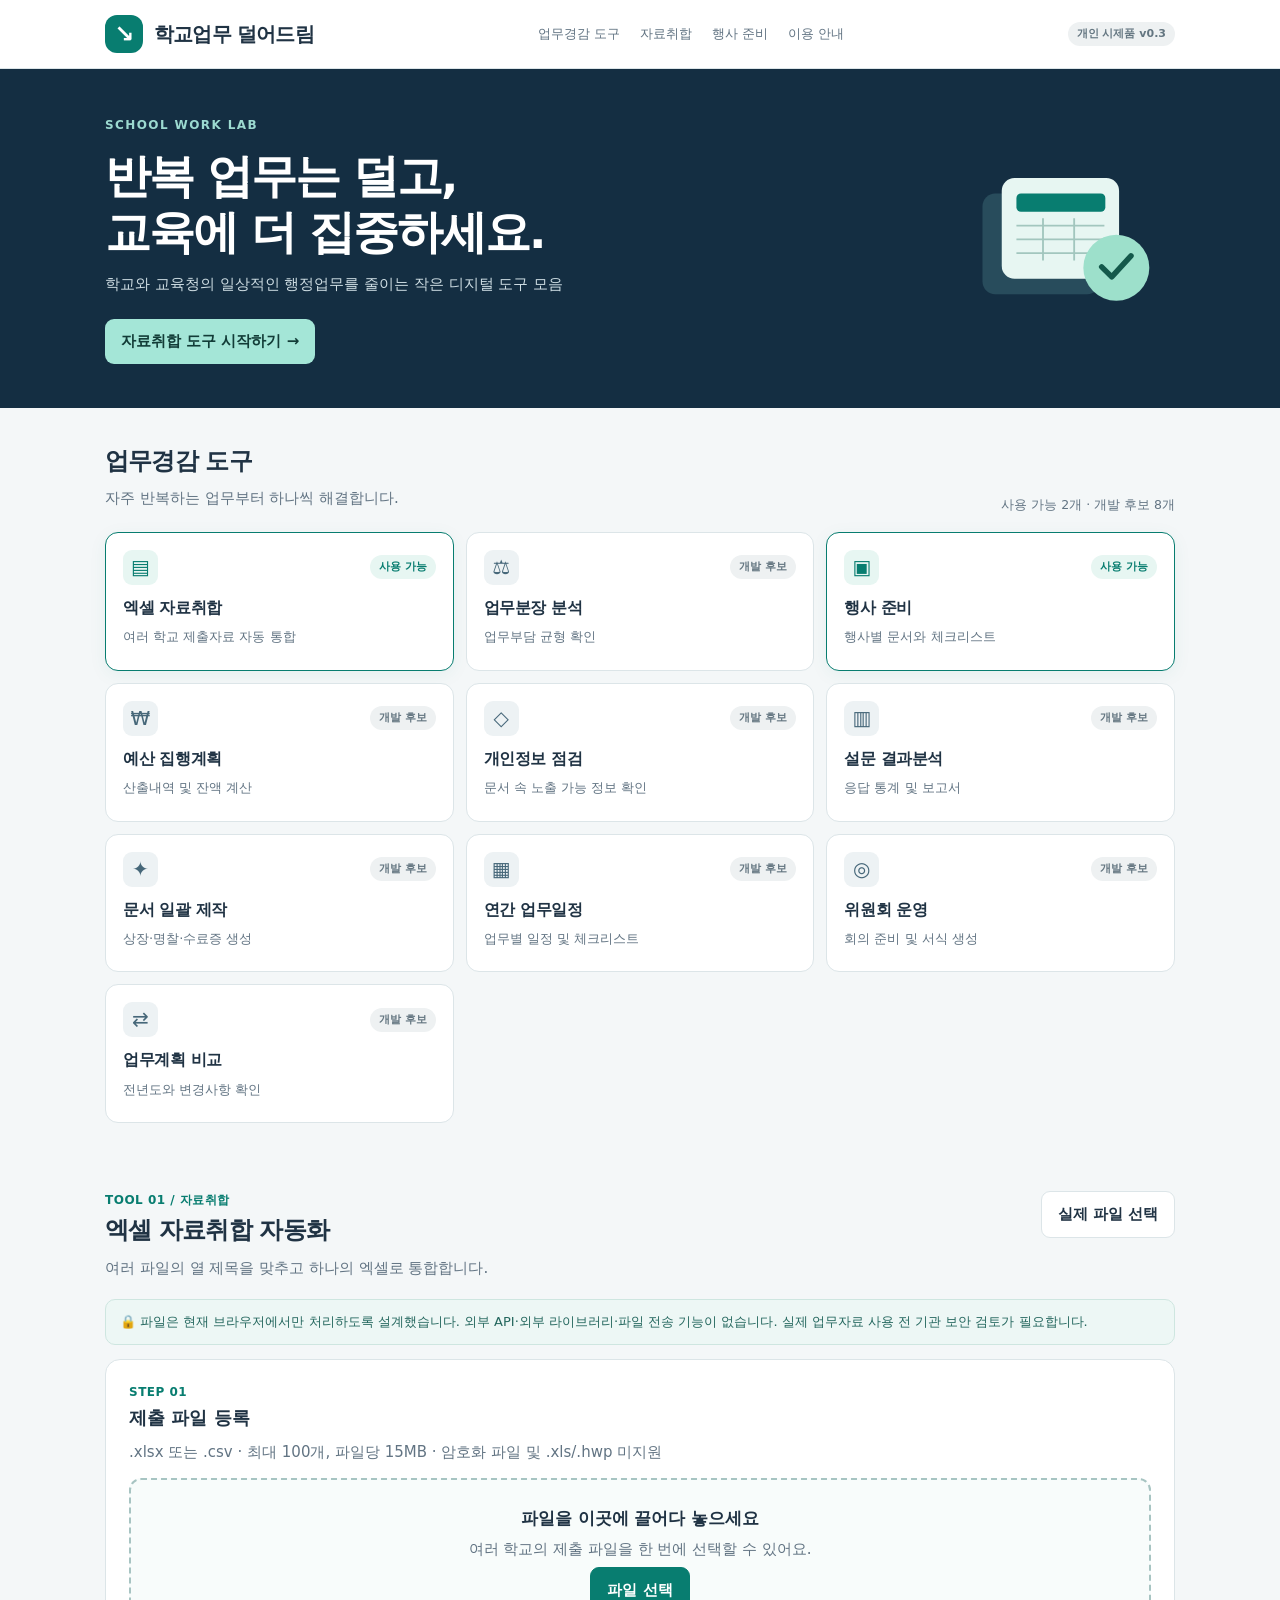
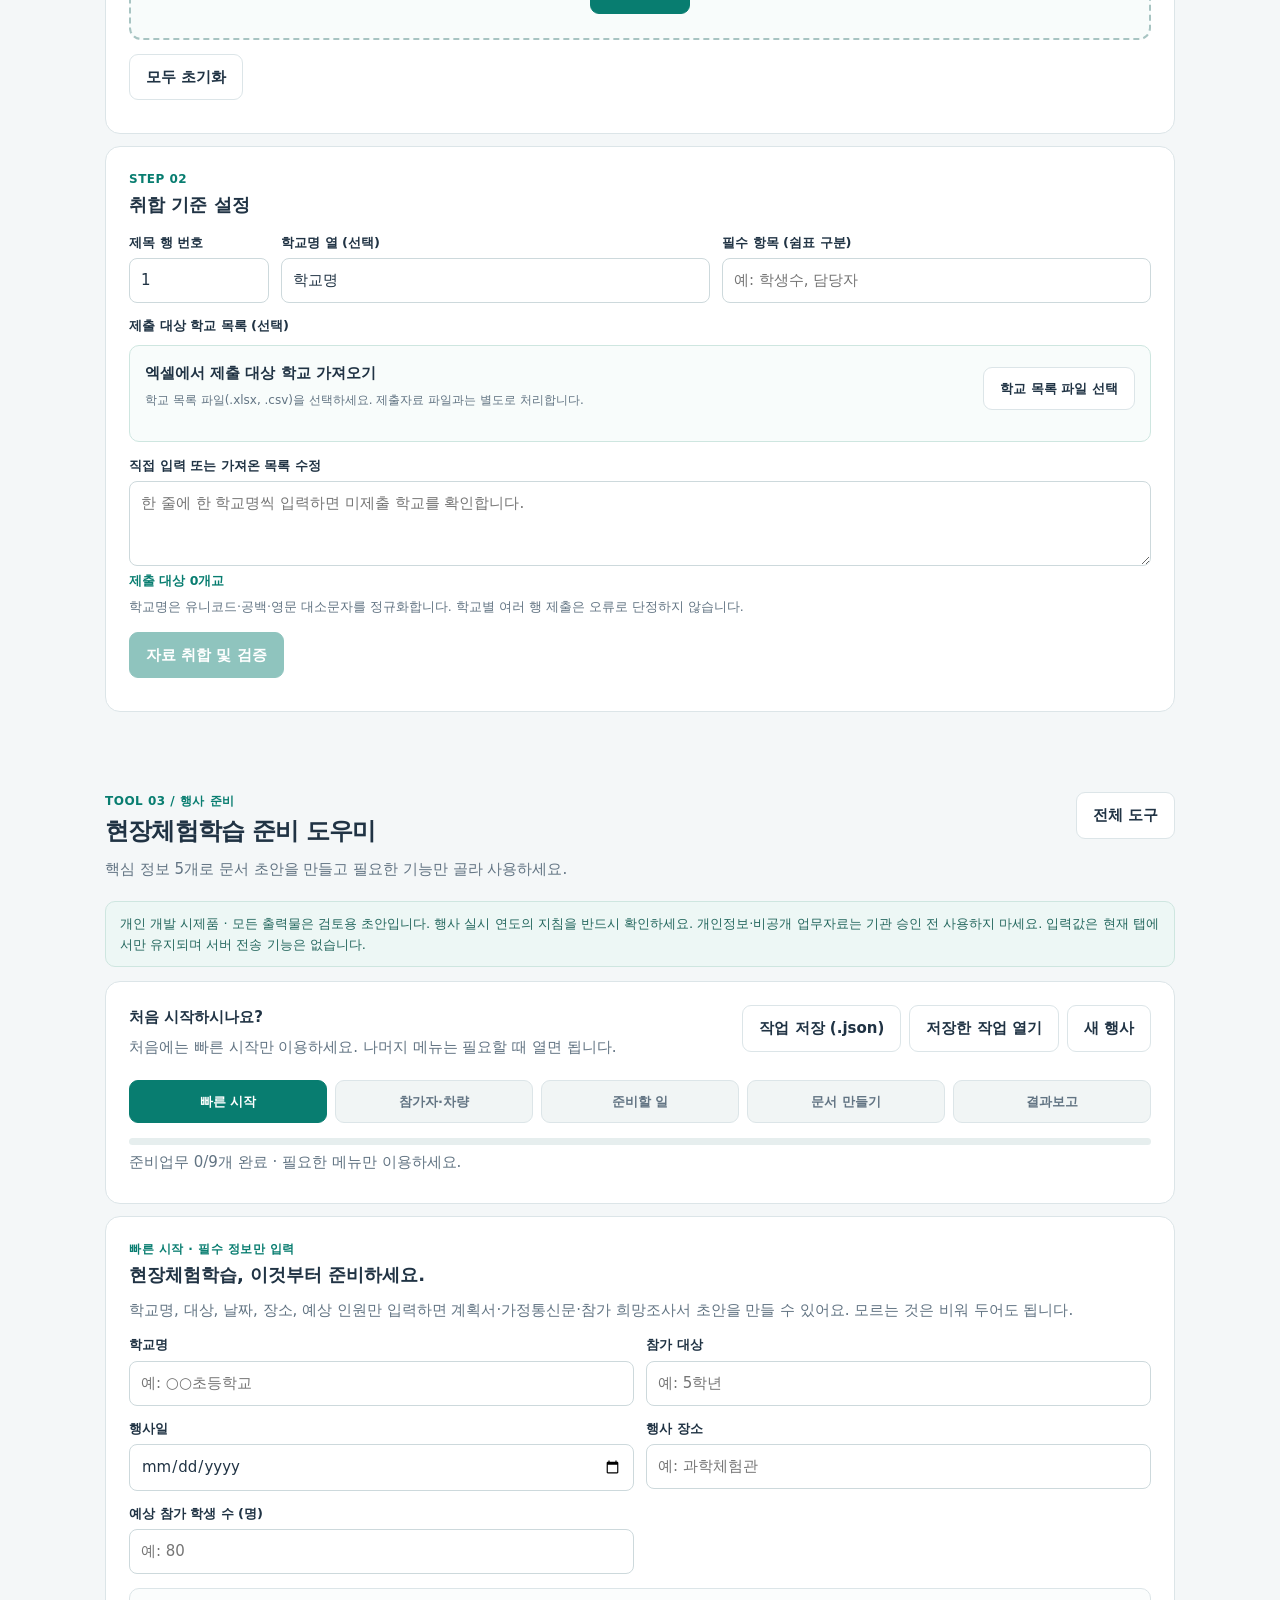
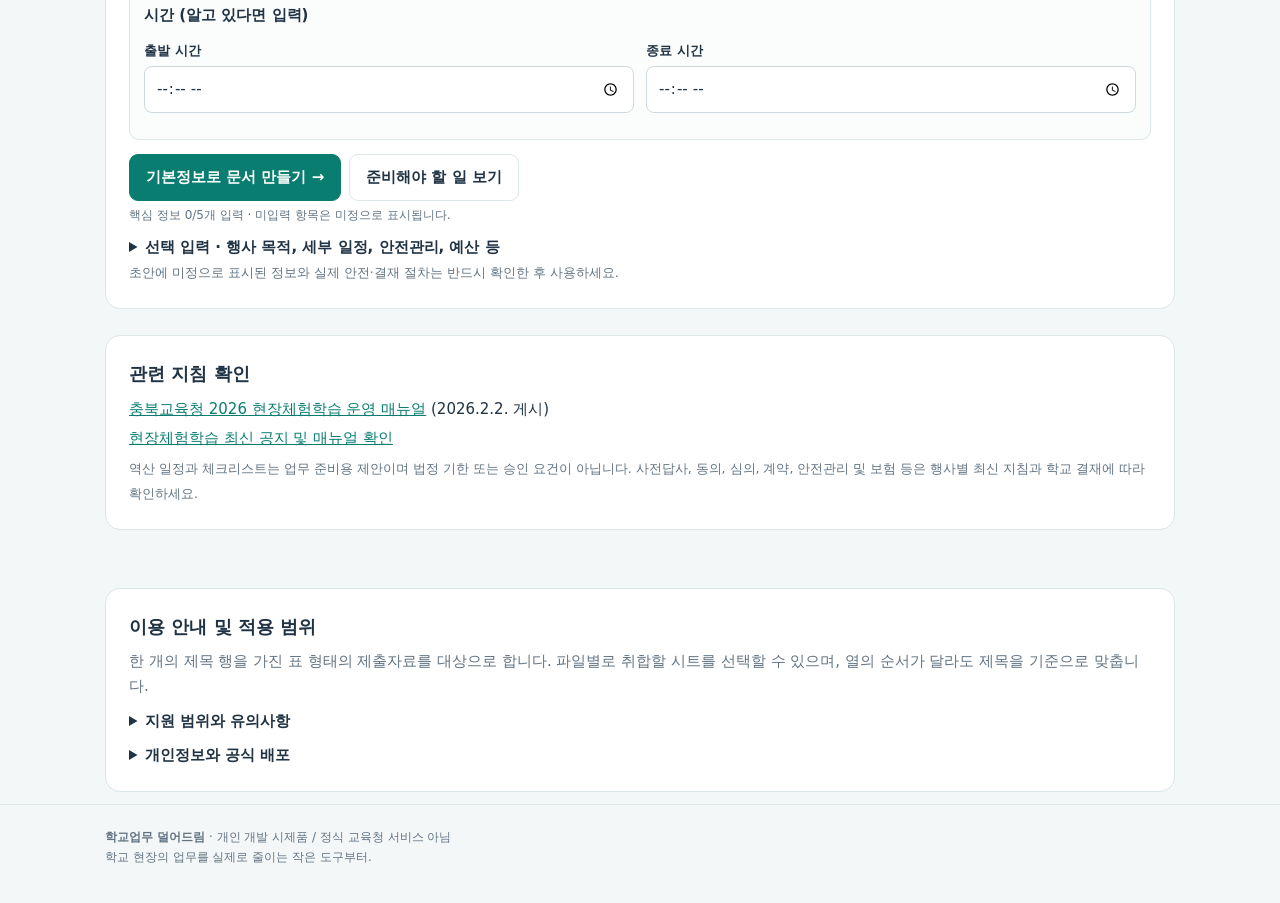
==== commit f3bff5e7: "Update portal wording and refresh field trip assets for quick-start v0.3" ====
--- a/school-work/index.html
+++ b/school-work/index.html
@@ -2,11 +2,11 @@
 :root{--navy:#142e42;--ink:#203344;--muted:#627483;--line:#dce5e8;--green:#087d70;--pale:#e7f6f2;--bg:#f4f7f8}*{box-sizing:border-box}body{margin:0;background:var(--bg);color:var(--ink);font:15px/1.65 system-ui,-apple-system,'Malgun Gothic',sans-serif}button,input,textarea,select{font:inherit}button,a,input,select,textarea{outline-offset:3px}button{cursor:pointer}a{color:inherit;text-decoration:none}.wrap{max-width:1120px;margin:auto;padding:0 25px}header{background:white;border-bottom:1px solid var(--line)}nav{min-height:68px;display:flex;align-items:center;justify-content:space-between;gap:15px}.brand{display:flex;align-items:center;gap:11px;font-size:20px;font-weight:850;letter-spacing:-.8px}.logo{display:grid;place-items:center;background:var(--green);color:white;border-radius:12px;width:38px;height:38px;font-size:24px}.navlinks{display:flex;gap:20px;color:var(--muted);font-size:13px}.hero{background:var(--navy);color:#fff;padding:47px 0 44px;overflow:hidden}.hero .wrap{display:flex;justify-content:space-between;align-items:center;gap:20px}.eyebrow{font-size:12px;font-weight:800;letter-spacing:1.4px;color:#9cdad0}.hero h1{font-size:clamp(29px,4.5vw,46px);line-height:1.22;letter-spacing:-2px;margin:12px 0}.hero p{color:#cedde3;margin:10px 0 22px}.heroart{flex:0 0 220px}.btn{border:1px solid var(--line);background:#fff;color:var(--ink);padding:10px 16px;border-radius:9px;font-weight:750;display:inline-flex;align-items:center;justify-content:center;gap:6px}.btn.primary{background:var(--green);color:#fff;border-color:var(--green)}.btn:disabled{opacity:.45;cursor:not-allowed}.hero .btn{background:#a4e6d7;color:#123c37;border:0}.section{padding:34px 0}.sectionhead{display:flex;justify-content:space-between;align-items:end;gap:12px;margin-bottom:16px}h2{font-size:24px;letter-spacing:-.8px;margin:0}h3{font-size:18px;margin:0 0 8px}p{margin:5px 0}.muted,small{color:var(--muted)}.tag{font-size:11px;border-radius:20px;padding:3px 9px;background:#eef1f2;color:#647681;font-weight:700;white-space:nowrap}.tag.live{background:var(--pale);color:var(--green)}.cards{display:grid;grid-template-columns:repeat(3,1fr);gap:12px}.tile{background:white;border:1px solid var(--line);border-radius:13px;padding:17px;min-height:125px}.tile.active{border:1.5px solid var(--green);box-shadow:0 4px 18px #087d7010}.tiletop{display:flex;align-items:center;justify-content:space-between;margin-bottom:10px}.ico{width:35px;height:35px;display:grid;place-items:center;background:#edf2f4;border-radius:9px;color:#466779;font-size:20px}.active .ico{background:var(--pale);color:var(--green)}.tile h3{font-size:16px;letter-spacing:-.4px;margin:0}.tile p{font-size:13px;color:var(--muted)}.tile.active:hover{background:#f8fffd}.panel{background:#fff;border:1px solid var(--line);border-radius:15px;padding:23px;margin:12px 0}.toolhead{display:flex;justify-content:space-between;align-items:start;gap:12px}.step{color:var(--green);font-size:12px;font-weight:850;letter-spacing:.5px}.notice{background:#edf7f5;border:1px solid #cee6e0;border-radius:10px;padding:11px 14px;font-size:13px;color:#24675e;margin:14px 0}.drop{border:2px dashed #a7c4c2;border-radius:12px;text-align:center;background:#f8fcfb;padding:24px 12px;margin-top:13px}.drop.over{background:#ddf6ed;border-color:var(--green)}.drop strong{display:block;font-size:17px}.drop input{display:none}.filelist{margin:12px 0}.fileline{display:grid;grid-template-columns:minmax(0,1fr) minmax(120px,200px) auto;gap:10px;align-items:center;padding:9px 0;border-bottom:1px solid var(--line)}.fileline span{overflow-wrap:anywhere}.fileline button{padding:4px 10px}.field{display:flex;flex-direction:column;gap:5px}.field label{font-weight:700;font-size:13px}.field input,.field select,.field textarea,select{border:1px solid #cdd9dc;border-radius:8px;background:#fff;color:var(--ink);padding:9px 11px;width:100%;min-width:0}.field textarea{min-height:85px;resize:vertical}.fields{display:grid;grid-template-columns:140px 1fr 1fr;gap:12px;margin:12px 0}.actions{display:flex;gap:8px;flex-wrap:wrap;align-items:center;margin-top:14px}.status{white-space:pre-wrap;font-size:13px;margin-top:10px;color:var(--muted)}.status.error{color:#a42b2b}.metrics{display:grid;grid-template-columns:repeat(4,1fr);gap:10px;margin:14px 0}.metric{padding:12px;background:#f4f8f8;border-radius:9px}.metric strong{display:block;font-size:25px;line-height:1.3}.metric span{font-size:12px;color:var(--muted)}.scroll{overflow:auto;max-height:380px;border:1px solid var(--line);border-radius:8px;margin-top:12px}table{border-collapse:collapse;width:100%;font-size:12px;white-space:nowrap}td,th{padding:8px 11px;border-bottom:1px solid #e4ebed;border-right:1px solid #e4ebed;text-align:left}th{position:sticky;top:0;background:#e8f2ef;color:#29594f;z-index:1}tr:nth-child(even){background:#f8fafb}.issue{padding:8px 0;border-bottom:1px solid var(--line);font-size:13px;overflow-wrap:anywhere}.issue b{color:#a45d15}footer{border-top:1px solid var(--line);color:var(--muted);font-size:12px;padding:23px 0 35px}details{margin-top:10px}summary{cursor:pointer;font-weight:650} [hidden]{display:none!important}@media(max-width:680px){.wrap{padding:0 15px}.navlinks{display:none}.heroart{display:none}.hero{padding:33px 0}.cards{grid-template-columns:repeat(2,1fr)}.tile{padding:13px}.section{padding:24px 0}.panel{padding:15px}.fields{grid-template-columns:1fr}.metrics{grid-template-columns:repeat(2,1fr)}.fileline{grid-template-columns:minmax(0,1fr) auto}.fileline select{grid-row:2;grid-column:1/-1}.toolhead{flex-wrap:wrap}.sectionhead{align-items:start;flex-direction:column}.brand{font-size:18px}}
 .target-import{position:relative;border:1px solid #cee6e0;background:#f8fcfb;border-radius:10px;padding:15px;margin:4px 0 8px}.target-import .toolhead{align-items:center}.targetfields{grid-template-columns:1fr 140px 1fr}.target-import:focus-within{border-color:var(--green)}#targetcount{color:var(--green);font-weight:700}@media(max-width:680px){.targetfields{grid-template-columns:1fr}.target-import .toolhead{align-items:flex-start}}
 .tripsteps{display:grid;grid-template-columns:repeat(5,1fr);gap:8px;margin:15px 0}.tripsteps button{background:#f1f5f5;border:1px solid var(--line);border-radius:9px;padding:10px 5px;color:var(--muted);font-size:13px;font-weight:700}.tripsteps button[aria-current=step]{background:var(--green);color:white;border-color:var(--green)}.tripprogress{height:7px;background:#e6eeee;border-radius:9px;overflow:hidden}.tripprogress div{background:var(--green);height:100%;transition:width .2s}.tripgrid{display:grid;grid-template-columns:repeat(2,minmax(0,1fr));gap:12px;margin:12px 0}.tripgrid .wide{grid-column:1/-1}.tripbox{border:1px solid var(--line);border-radius:10px;padding:14px;margin:14px 0;background:#fbfdfd}.triprow{display:grid;grid-template-columns:minmax(100px,2fr) repeat(3,minmax(75px,1fr)) auto;gap:7px;align-items:center;margin:8px 0}.triprow input,.triprow select,.triptask input:not([type=checkbox]),.triproster input,.triproster select{border:1px solid #cdd9dc;border-radius:7px;padding:7px;width:100%;min-width:0}.triptask{display:grid;grid-template-columns:auto minmax(120px,2fr) minmax(80px,1fr) 75px;gap:8px;align-items:center;margin:9px 0}.triproster td{padding:5px}.triproster input,.triproster select{min-width:80px}.tripdocs{white-space:pre-wrap;background:#fff;border:1px solid var(--line);border-radius:9px;padding:16px;max-height:480px;overflow:auto;line-height:1.8}.triprow button{padding:5px 9px}.tripwarn{color:#a45d15;font-size:13px;white-space:pre-wrap}.tripmuted{font-size:12px;color:var(--muted)}@media(max-width:680px){.tripsteps{grid-template-columns:repeat(2,1fr)}.tripgrid{grid-template-columns:1fr}.triprow{grid-template-columns:1fr 1fr}.triptask{grid-template-columns:auto 1fr}.triptask input:not([type=checkbox]){grid-column:2}.triprow>button{justify-self:start}}
-</style></head><body><header><nav class="wrap"><a class="brand" href="#top"><span class="logo">↘</span>학교업무 덜어드림</a><div class="navlinks"><a href="#tools">업무경감 도구</a><a href="#merge">자료취합</a><a href="#trip">행사 준비</a><a href="#guide">이용 안내</a></div><span class="tag">개인 시제품 v0.2</span></nav></header><main id="top"><section class="hero"><div class="wrap"><div><div class="eyebrow">SCHOOL WORK LAB</div><h1>반복 업무는 덜고,<br>교육에 더 집중하세요.</h1><p>학교와 교육청의 일상적인 행정업무를 줄이는 작은 디지털 도구 모음</p><a class="btn" href="#merge">자료취합 도구 시작하기 →</a></div><svg class="heroart" viewBox="0 0 240 160" aria-hidden="true"><rect x="30" y="30" width="128" height="110" rx="14" fill="#284c5c"/><rect x="51" y="13" width="128" height="110" rx="14" fill="#e7f6f2"/><rect x="67" y="30" width="97" height="20" rx="5" fill="#087d70"/><path d="M67 65h96M67 80h96M67 95h96M96 57v46M130 57v46" stroke="#a2c6be" stroke-width="2"/><circle cx="176" cy="111" r="36" fill="#9de0cb"/><path d="m160 110 11 11 21-23" stroke="#14594b" stroke-width="6" fill="none" stroke-linecap="round" stroke-linejoin="round"/></svg></div></section><div class="wrap"><section class="section" id="tools"><div class="sectionhead"><div><h2>업무경감 도구</h2><p class="muted">자주 반복하는 업무부터 하나씩 해결합니다.</p></div><small>사용 가능 2개 · 개발 후보 8개</small></div><div class="cards" id="cards"></div></section><section id="merge" class="section"><div class="toolhead"><div><div class="step">TOOL 01 / 자료취합</div><h2>엑셀 자료취합 자동화</h2><p class="muted">여러 파일의 열 제목을 맞추고 하나의 엑셀로 통합합니다.</p></div><button class="btn" id="demo">실제 파일 선택</button></div><div class="notice">🔒 파일은 현재 브라우저에서만 처리하도록 설계했습니다. 외부 API·외부 라이브러리·파일 전송 기능이 없습니다. 실제 업무자료 사용 전 기관 보안 검토가 필요합니다.</div><div class="panel"><div class="step">STEP 01</div><h3>제출 파일 등록</h3><p class="muted">.xlsx 또는 .csv · 최대 100개, 파일당 15MB · 암호화 파일 및 .xls/.hwp 미지원</p><div class="drop" id="drop"><strong>파일을 이곳에 끌어다 놓으세요</strong><p class="muted">여러 학교의 제출 파일을 한 번에 선택할 수 있어요.</p><label class="btn primary" for="files" tabindex="0" id="pick">파일 선택</label><input id="files" type="file" accept=".xlsx,.csv" multiple></div><div class="filelist" id="filelist"></div><div class="actions"><button class="btn" id="clear">모두 초기화</button></div><div id="loadstatus" class="status" role="status"></div></div><div class="panel"><div class="step">STEP 02</div><h3>취합 기준 설정</h3><div class="fields"><div class="field"><label for="headerrow">제목 행 번호</label><input type="number" id="headerrow" min="1" max="1000" value="1"></div><div class="field"><label for="schoolcol">학교명 열 (선택)</label><input id="schoolcol" value="학교명" placeholder="학교명"></div><div class="field"><label for="required">필수 항목 (쉼표 구분)</label><input id="required" placeholder="예: 학생수, 담당자"></div></div><div class="field"><label for="expected">제출 대상 학교 목록 (선택)</label><div class="target-import"><div class="toolhead"><div><b>엑셀에서 제출 대상 학교 가져오기</b><p class="muted" style="font-size:12px">학교 목록 파일(.xlsx, .csv)을 선택하세요. 제출자료 파일과는 별도로 처리합니다.</p></div><label class="btn" for="targetfile" style="cursor:pointer">학교 목록 파일 선택</label></div><input type="file" id="targetfile" accept=".xlsx,.csv" aria-label="제출 대상 학교 목록 파일" style="position:absolute;width:1px;height:1px;opacity:0"><div id="targetstatus" class="status" role="status"></div><div id="targetsettings" hidden><div class="fields targetfields"><div class="field"><label for="targetsheet">시트</label><select id="targetsheet"></select></div><div class="field"><label for="targetheader">제목 행 (없으면 0)</label><input id="targetheader" type="number" min="0" max="1000" value="1"></div><div class="field"><label for="targetcolumn">학교명 열</label><select id="targetcolumn"></select></div></div><div id="targetpreview" class="status" aria-live="polite"></div><div class="actions"><button type="button" class="btn primary" id="targetreplace" disabled>목록 가져오기 (기존 목록 교체)</button><button type="button" class="btn" id="targetappend" disabled>기존 목록에 추가</button><button type="button" class="btn" id="targetcancel">파일 선택 취소</button></div></div></div><label for="expected">직접 입력 또는 가져온 목록 수정</label><textarea id="expected" placeholder="한 줄에 한 학교명씩 입력하면 미제출 학교를 확인합니다."></textarea><small id="targetcount" aria-live="polite">제출 대상 0개교</small><small>학교명은 유니코드·공백·영문 대소문자를 정규화합니다. 학교별 여러 행 제출은 오류로 단정하지 않습니다.</small></div><div class="actions"><button class="btn primary" id="mergebtn">자료 취합 및 검증</button></div><div id="mergestatus" class="status" role="status"></div></div><div id="result" class="panel" hidden><div class="step">STEP 03</div><div class="toolhead"><h3>취합 결과</h3><div class="actions" style="margin:0"><button class="btn primary" id="download">엑셀 다운로드</button><button class="btn" id="csvdownload">CSV</button></div></div><div class="metrics" id="metrics"></div><div id="issues"></div><div class="scroll" id="preview"></div><small>미리보기 최대 100행 · 다운로드에는 전체 취합자료와 검증내역이 포함됩니다.</small></div></section>
+</style></head><body><header><nav class="wrap"><a class="brand" href="#top"><span class="logo">↘</span>학교업무 덜어드림</a><div class="navlinks"><a href="#tools">업무경감 도구</a><a href="#merge">자료취합</a><a href="#trip">행사 준비</a><a href="#guide">이용 안내</a></div><span class="tag">개인 시제품 v0.3</span></nav></header><main id="top"><section class="hero"><div class="wrap"><div><div class="eyebrow">SCHOOL WORK LAB</div><h1>반복 업무는 덜고,<br>교육에 더 집중하세요.</h1><p>학교와 교육청의 일상적인 행정업무를 줄이는 작은 디지털 도구 모음</p><a class="btn" href="#merge">자료취합 도구 시작하기 →</a></div><svg class="heroart" viewBox="0 0 240 160" aria-hidden="true"><rect x="30" y="30" width="128" height="110" rx="14" fill="#284c5c"/><rect x="51" y="13" width="128" height="110" rx="14" fill="#e7f6f2"/><rect x="67" y="30" width="97" height="20" rx="5" fill="#087d70"/><path d="M67 65h96M67 80h96M67 95h96M96 57v46M130 57v46" stroke="#a2c6be" stroke-width="2"/><circle cx="176" cy="111" r="36" fill="#9de0cb"/><path d="m160 110 11 11 21-23" stroke="#14594b" stroke-width="6" fill="none" stroke-linecap="round" stroke-linejoin="round"/></svg></div></section><div class="wrap"><section class="section" id="tools"><div class="sectionhead"><div><h2>업무경감 도구</h2><p class="muted">자주 반복하는 업무부터 하나씩 해결합니다.</p></div><small>사용 가능 2개 · 개발 후보 8개</small></div><div class="cards" id="cards"></div></section><section id="merge" class="section"><div class="toolhead"><div><div class="step">TOOL 01 / 자료취합</div><h2>엑셀 자료취합 자동화</h2><p class="muted">여러 파일의 열 제목을 맞추고 하나의 엑셀로 통합합니다.</p></div><button class="btn" id="demo">실제 파일 선택</button></div><div class="notice">🔒 파일은 현재 브라우저에서만 처리하도록 설계했습니다. 외부 API·외부 라이브러리·파일 전송 기능이 없습니다. 실제 업무자료 사용 전 기관 보안 검토가 필요합니다.</div><div class="panel"><div class="step">STEP 01</div><h3>제출 파일 등록</h3><p class="muted">.xlsx 또는 .csv · 최대 100개, 파일당 15MB · 암호화 파일 및 .xls/.hwp 미지원</p><div class="drop" id="drop"><strong>파일을 이곳에 끌어다 놓으세요</strong><p class="muted">여러 학교의 제출 파일을 한 번에 선택할 수 있어요.</p><label class="btn primary" for="files" tabindex="0" id="pick">파일 선택</label><input id="files" type="file" accept=".xlsx,.csv" multiple></div><div class="filelist" id="filelist"></div><div class="actions"><button class="btn" id="clear">모두 초기화</button></div><div id="loadstatus" class="status" role="status"></div></div><div class="panel"><div class="step">STEP 02</div><h3>취합 기준 설정</h3><div class="fields"><div class="field"><label for="headerrow">제목 행 번호</label><input type="number" id="headerrow" min="1" max="1000" value="1"></div><div class="field"><label for="schoolcol">학교명 열 (선택)</label><input id="schoolcol" value="학교명" placeholder="학교명"></div><div class="field"><label for="required">필수 항목 (쉼표 구분)</label><input id="required" placeholder="예: 학생수, 담당자"></div></div><div class="field"><label for="expected">제출 대상 학교 목록 (선택)</label><div class="target-import"><div class="toolhead"><div><b>엑셀에서 제출 대상 학교 가져오기</b><p class="muted" style="font-size:12px">학교 목록 파일(.xlsx, .csv)을 선택하세요. 제출자료 파일과는 별도로 처리합니다.</p></div><label class="btn" for="targetfile" style="cursor:pointer">학교 목록 파일 선택</label></div><input type="file" id="targetfile" accept=".xlsx,.csv" aria-label="제출 대상 학교 목록 파일" style="position:absolute;width:1px;height:1px;opacity:0"><div id="targetstatus" class="status" role="status"></div><div id="targetsettings" hidden><div class="fields targetfields"><div class="field"><label for="targetsheet">시트</label><select id="targetsheet"></select></div><div class="field"><label for="targetheader">제목 행 (없으면 0)</label><input id="targetheader" type="number" min="0" max="1000" value="1"></div><div class="field"><label for="targetcolumn">학교명 열</label><select id="targetcolumn"></select></div></div><div id="targetpreview" class="status" aria-live="polite"></div><div class="actions"><button type="button" class="btn primary" id="targetreplace" disabled>목록 가져오기 (기존 목록 교체)</button><button type="button" class="btn" id="targetappend" disabled>기존 목록에 추가</button><button type="button" class="btn" id="targetcancel">파일 선택 취소</button></div></div></div><label for="expected">직접 입력 또는 가져온 목록 수정</label><textarea id="expected" placeholder="한 줄에 한 학교명씩 입력하면 미제출 학교를 확인합니다."></textarea><small id="targetcount" aria-live="polite">제출 대상 0개교</small><small>학교명은 유니코드·공백·영문 대소문자를 정규화합니다. 학교별 여러 행 제출은 오류로 단정하지 않습니다.</small></div><div class="actions"><button class="btn primary" id="mergebtn">자료 취합 및 검증</button></div><div id="mergestatus" class="status" role="status"></div></div><div id="result" class="panel" hidden><div class="step">STEP 03</div><div class="toolhead"><h3>취합 결과</h3><div class="actions" style="margin:0"><button class="btn primary" id="download">엑셀 다운로드</button><button class="btn" id="csvdownload">CSV</button></div></div><div class="metrics" id="metrics"></div><div id="issues"></div><div class="scroll" id="preview"></div><small>미리보기 최대 100행 · 다운로드에는 전체 취합자료와 검증내역이 포함됩니다.</small></div></section>
 <section id="trip" class="section">
-<div class="toolhead"><div><div class="step">TOOL 03 / 행사 준비</div><h2>현장체험학습 준비 도우미</h2><p class="muted">처음 맡는 선생님도 기본정보부터 결과보고까지 순서대로 준비하세요.</p></div><a class="btn" href="#tools">전체 도구</a></div>
+<div class="toolhead"><div><div class="step">TOOL 03 / 행사 준비</div><h2>현장체험학습 준비 도우미</h2><p class="muted">핵심 정보 5개로 문서 초안을 만들고 필요한 기능만 골라 사용하세요.</p></div><a class="btn" href="#tools">전체 도구</a></div>
 <div class="notice">개인 개발 시제품 · 모든 출력물은 검토용 초안입니다. 행사 실시 연도의 지침을 반드시 확인하세요. 개인정보·비공개 업무자료는 기관 승인 전 사용하지 마세요. 입력값은 현재 탭에서만 유지되며 서버 전송 기능은 없습니다.</div>
-<div class="panel"><div class="toolhead"><div><b>처음 시작하시나요?</b><p class="muted">필수 정보부터 입력하고, 모르는 항목은 비워 두었다가 나중에 수정하세요.</p></div><div class="actions" style="margin:0"><button class="btn" id="tripSave">작업 저장 (.json)</button><label class="btn" for="tripLoad" style="cursor:pointer">저장한 작업 열기</label><input type="file" id="tripLoad" accept=".json" hidden><button class="btn" id="tripReset">새 행사</button></div></div><div class="status" id="tripStatus" role="status"></div><div class="tripsteps" id="tripSteps"></div><div class="tripprogress"><div id="tripBar"></div></div><p class="muted" id="tripProgressText"></p></div>
+<div class="panel"><div class="toolhead"><div><b>처음 시작하시나요?</b><p class="muted">처음에는 빠른 시작만 이용하세요. 나머지 메뉴는 필요할 때 열면 됩니다.</p></div><div class="actions" style="margin:0"><button class="btn" id="tripSave">작업 저장 (.json)</button><label class="btn" for="tripLoad" style="cursor:pointer">저장한 작업 열기</label><input type="file" id="tripLoad" accept=".json" hidden><button class="btn" id="tripReset">새 행사</button></div></div><div class="status" id="tripStatus" role="status"></div><div class="tripsteps" id="tripSteps"></div><div class="tripprogress"><div id="tripBar"></div></div><p class="muted" id="tripProgressText"></p></div>
 <div id="tripBody" class="panel"></div><div class="actions" style="justify-content:space-between"><button class="btn" id="tripPrev">← 이전 단계</button><button class="btn primary" id="tripNext">다음 단계 →</button></div>
 <div class="panel"><h3>관련 지침 확인</h3><p><a style="color:#087d70;text-decoration:underline" href="https://www.cbe.go.kr/dept-11/na/ntt/selectNttInfo.do?mi=11027&amp;nttSn=1564886" target="_blank" rel="noopener noreferrer">충북교육청 2026 현장체험학습 운영 매뉴얼</a> (2026.2.2. 게시)</p><p><a style="color:#087d70;text-decoration:underline" href="https://www.cbe.go.kr/dept-11/na/ntt/selectNttList.do?bbsId=1414&amp;mi=11027" target="_blank" rel="noopener noreferrer">현장체험학습 최신 공지 및 매뉴얼 확인</a></p><small>역산 일정과 체크리스트는 업무 준비용 제안이며 법정 기한 또는 승인 요건이 아닙니다. 사전답사, 동의, 심의, 계약, 안전관리 및 보험 등은 행사별 최신 지침과 학교 결재에 따라 확인하세요.</small></div>
 </section>
@@ -50,4 +50,4 @@
 function esc(s){return String(s??'').replace(/[\x00-\x08\x0B\x0C\x0E-\x1F\uFFFE\uFFFF]/g,'').replace(/&/g,'&amp;').replace(/</g,'&lt;').replace(/>/g,'&gt;').replace(/"/g,'&quot;').replace(/'/g,'&apos;')}function colname(n){let s='';for(n++;n>0;n=Math.floor((n-1)/26))s=String.fromCharCode(65+(n-1)%26)+s;return s}const xmlhead='<?xml version="1.0" encoding="UTF-8" standalone="yes"?>',ns='http://schemas.openxmlformats.org/spreadsheetml/2006/main',rel='http://schemas.openxmlformats.org/package/2006/relationships',od='http://schemas.openxmlformats.org/officeDocument/2006/relationships';function sheetxml(rows){let parts=[xmlhead,`<worksheet xmlns="${ns}"><sheetViews><sheetView workbookViewId="0"><pane ySplit="1" topLeftCell="A2" activePane="bottomLeft" state="frozen"/></sheetView></sheetViews><sheetData>`];rows.forEach((r,i)=>{parts.push(`<row r="${i+1}">`);r.forEach((v,j)=>{let ref=colname(j)+(i+1),style=i===0?' s="1"':'';if(blank(v))return;if(typeof v==='number'&&Number.isFinite(v))parts.push(`<c r="${ref}"${style}><v>${v}</v></c>`);else parts.push(`<c r="${ref}" t="inlineStr"${style}><is><t xml:space="preserve">${esc(v)}</t></is></c>`)});parts.push('</row>')});parts.push('</sheetData>');if(rows.length&&rows[0].length)parts.push(`<autoFilter ref="A1:${colname(rows[0].length-1)}${rows.length}"/>`);parts.push('</worksheet>');return parts.join('')}
 const crcTable=Uint32Array.from({length:256},(_,n)=>{let c=n;for(let k=0;k<8;k++)c=c&1?0xedb88320^(c>>>1):c>>>1;return c>>>0});function crc32(u){let c=0xffffffff;for(let b of u)c=crcTable[(c^b)&255]^(c>>>8);return (c^0xffffffff)>>>0}function zip(entries){let local=[],central=[],offset=0,cs=0;for(let [name,text] of entries){let n=E.encode(name),data=E.encode(text),crc=crc32(data),a=new Uint8Array(30+n.length),v=new DataView(a.buffer);v.setUint32(0,0x04034b50,true);v.setUint16(4,20,true);v.setUint16(6,0x800,true);v.setUint16(12,0x21,true);v.setUint32(14,crc,true);v.setUint32(18,data.length,true);v.setUint32(22,data.length,true);v.setUint16(26,n.length,true);a.set(n,30);let c=new Uint8Array(46+n.length),w=new DataView(c.buffer);w.setUint32(0,0x02014b50,true);w.setUint16(4,20,true);w.setUint16(6,20,true);w.setUint16(8,0x800,true);w.setUint16(14,0x21,true);w.setUint32(16,crc,true);w.setUint32(20,data.length,true);w.setUint32(24,data.length,true);w.setUint16(28,n.length,true);w.setUint32(42,offset,true);c.set(n,46);local.push(a,data);central.push(c);offset+=a.length+data.length;cs+=c.length}let end=new Uint8Array(22),v=new DataView(end.buffer);v.setUint32(0,0x06054b50,true);v.setUint16(8,entries.length,true);v.setUint16(10,entries.length,true);v.setUint32(12,cs,true);v.setUint32(16,offset,true);return new Blob([...local,...central,end],{type:'application/vnd.openxmlformats-officedocument.spreadsheetml.sheet'})}
 function makeXlsx(r){let entries=[['[Content_Types].xml',xmlhead+'<Types xmlns="http://schemas.openxmlformats.org/package/2006/content-types"><Default Extension="rels" ContentType="application/vnd.openxmlformats-package.relationships+xml"/><Default Extension="xml" ContentType="application/xml"/><Override PartName="/xl/workbook.xml" ContentType="application/vnd.openxmlformats-officedocument.spreadsheetml.sheet.main+xml"/><Override PartName="/xl/worksheets/sheet1.xml" ContentType="application/vnd.openxmlformats-officedocument.spreadsheetml.worksheet+xml"/><Override PartName="/xl/worksheets/sheet2.xml" ContentType="application/vnd.openxmlformats-officedocument.spreadsheetml.worksheet+xml"/><Override PartName="/xl/styles.xml" ContentType="application/vnd.openxmlformats-officedocument.spreadsheetml.styles+xml"/></Types>'],['_rels/.rels',xmlhead+`<Relationships xmlns="${rel}"><Relationship Id="rId1" Type="${od}/officeDocument" Target="xl/workbook.xml"/></Relationships>`],['xl/workbook.xml',xmlhead+`<workbook xmlns="${ns}" xmlns:r="${od}"><sheets><sheet name="취합자료" sheetId="1" r:id="rId1"/><sheet name="검증내역" sheetId="2" r:id="rId2"/></sheets></workbook>`],['xl/_rels/workbook.xml.rels',xmlhead+`<Relationships xmlns="${rel}"><Relationship Id="rId1" Type="${od}/worksheet" Target="worksheets/sheet1.xml"/><Relationship Id="rId2" Type="${od}/worksheet" Target="worksheets/sheet2.xml"/><Relationship Id="rId3" Type="${od}/styles" Target="styles.xml"/></Relationships>`],['xl/styles.xml',xmlhead+`<styleSheet xmlns="${ns}"><fonts count="2"><font><sz val="11"/><name val="Calibri"/></font><font><b/><color rgb="FFFFFFFF"/><sz val="11"/><name val="Calibri"/></font></fonts><fills count="3"><fill><patternFill patternType="none"/></fill><fill><patternFill patternType="gray125"/></fill><fill><patternFill patternType="solid"><fgColor rgb="FF087D70"/><bgColor indexed="64"/></patternFill></fill></fills><borders count="1"><border><left/><right/><top/><bottom/><diagonal/></border></borders><cellStyleXfs count="1"><xf numFmtId="0" fontId="0" fillId="0" borderId="0"/></cellStyleXfs><cellXfs count="2"><xf numFmtId="0" fontId="0" fillId="0" borderId="0" xfId="0"/><xf numFmtId="0" fontId="1" fillId="2" borderId="0" xfId="0" applyFont="1" applyFill="1"/></cellXfs><cellStyles count="1"><cellStyle name="Normal" xfId="0" builtinId="0"/></cellStyles></styleSheet>`],['xl/worksheets/sheet1.xml',sheetxml([r.header,...r.rows])],['xl/worksheets/sheet2.xml',sheetxml([['구분','파일 / 시트','검증 내용'],...r.issues])]];return zip(entries)}function save(blob,name){let url=URL.createObjectURL(blob),a=el('a');a.href=url;a.download=name;document.body.append(a);a.click();a.remove();setTimeout(()=>URL.revokeObjectURL(url),3000)}function stamp(){return new Date().toISOString().slice(0,10)}$('download').onclick=()=>{if(result)save(makeXlsx(result),'학교자료_취합_'+stamp()+'.xlsx')};$('csvdownload').onclick=()=>{if(!result)return;let csv=[result.header,...result.rows].map(r=>r.map(v=>{let s=String(v??'');if(typeof v==='string'&&/^[\s\uFEFF]*[=+\-@]/.test(s))s="'"+s;return '"'+s.replace(/"/g,'""')+'"'}).join(',')).join('\r\n');save(new Blob(['\uFEFF',csv],{type:'text/csv;charset=utf-8'}),'학교자료_취합_'+stamp()+'.csv')};renderFiles();
-</script><script src="./trip-core.js"></script><script src="./trip-ui.js"></script></body></html>+</script><script src="./trip-core.js?v=3"></script><script src="./trip-ui.js?v=3"></script></body></html>
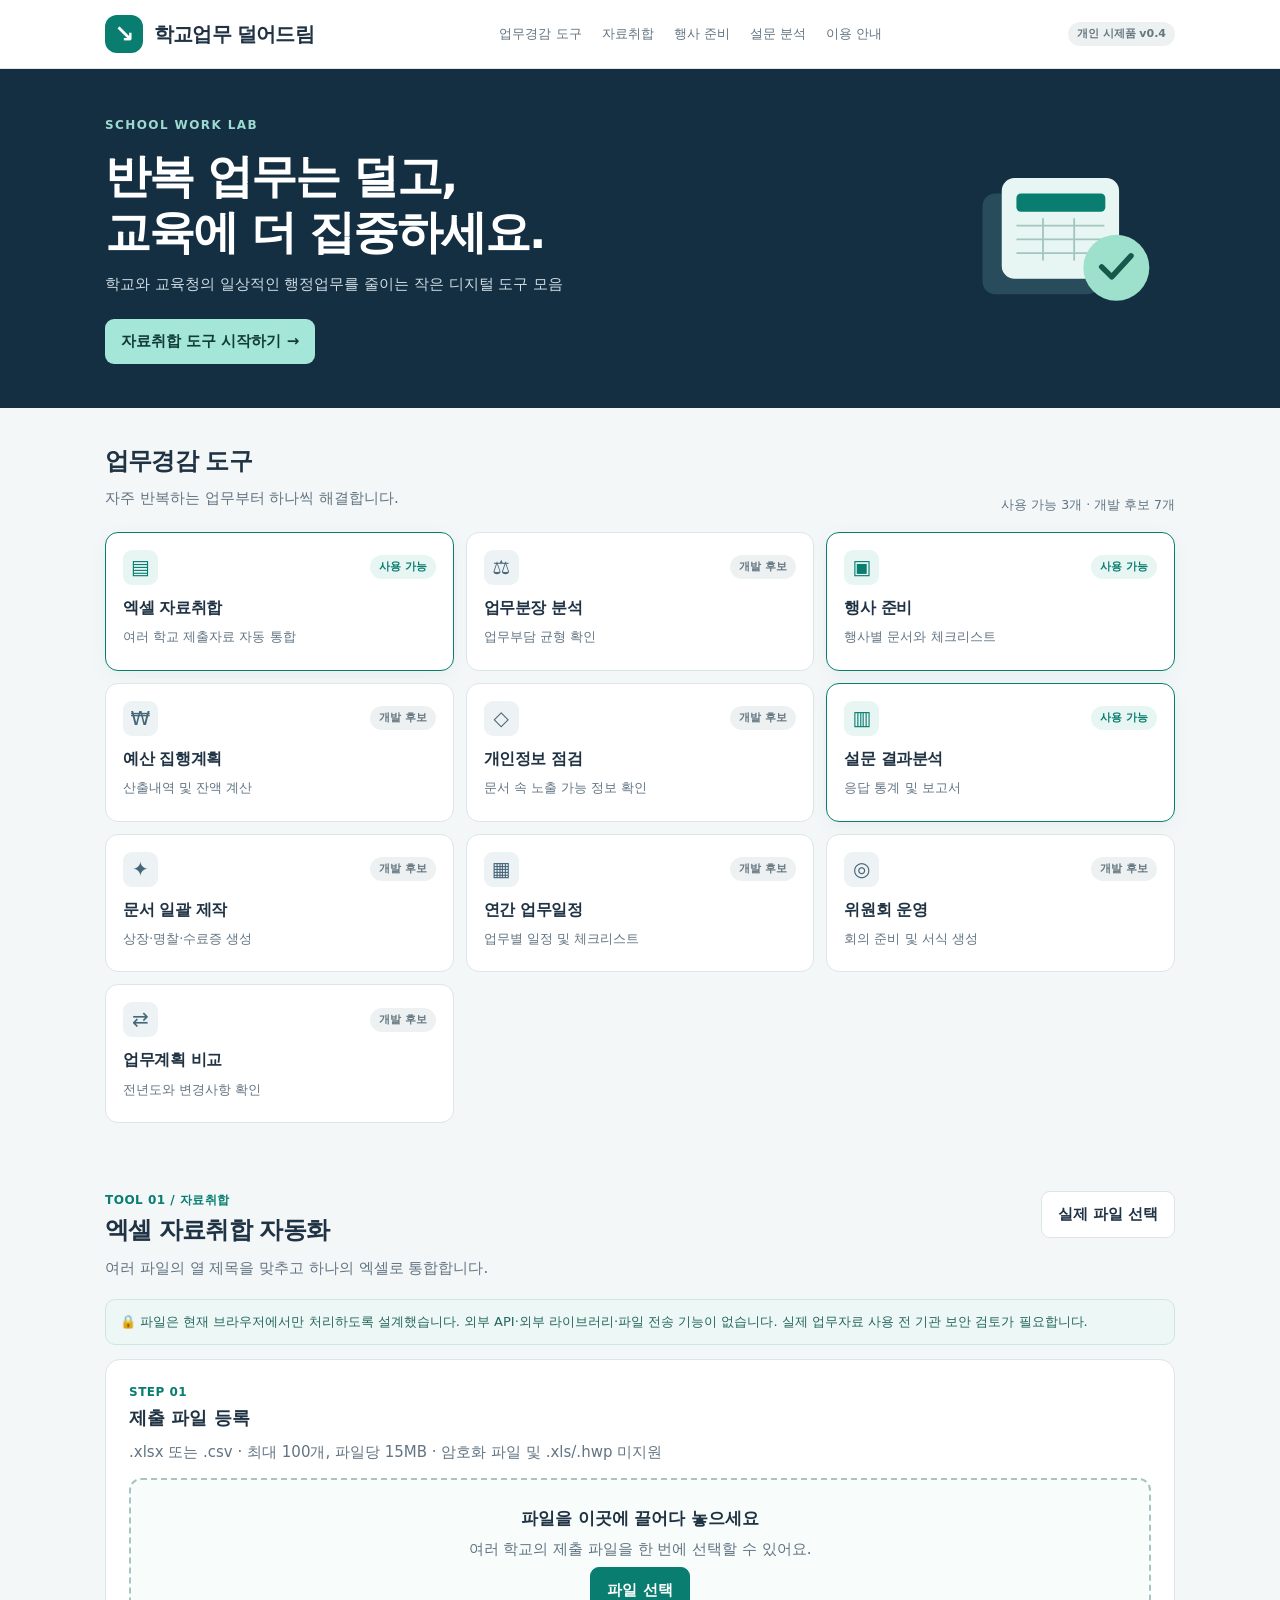
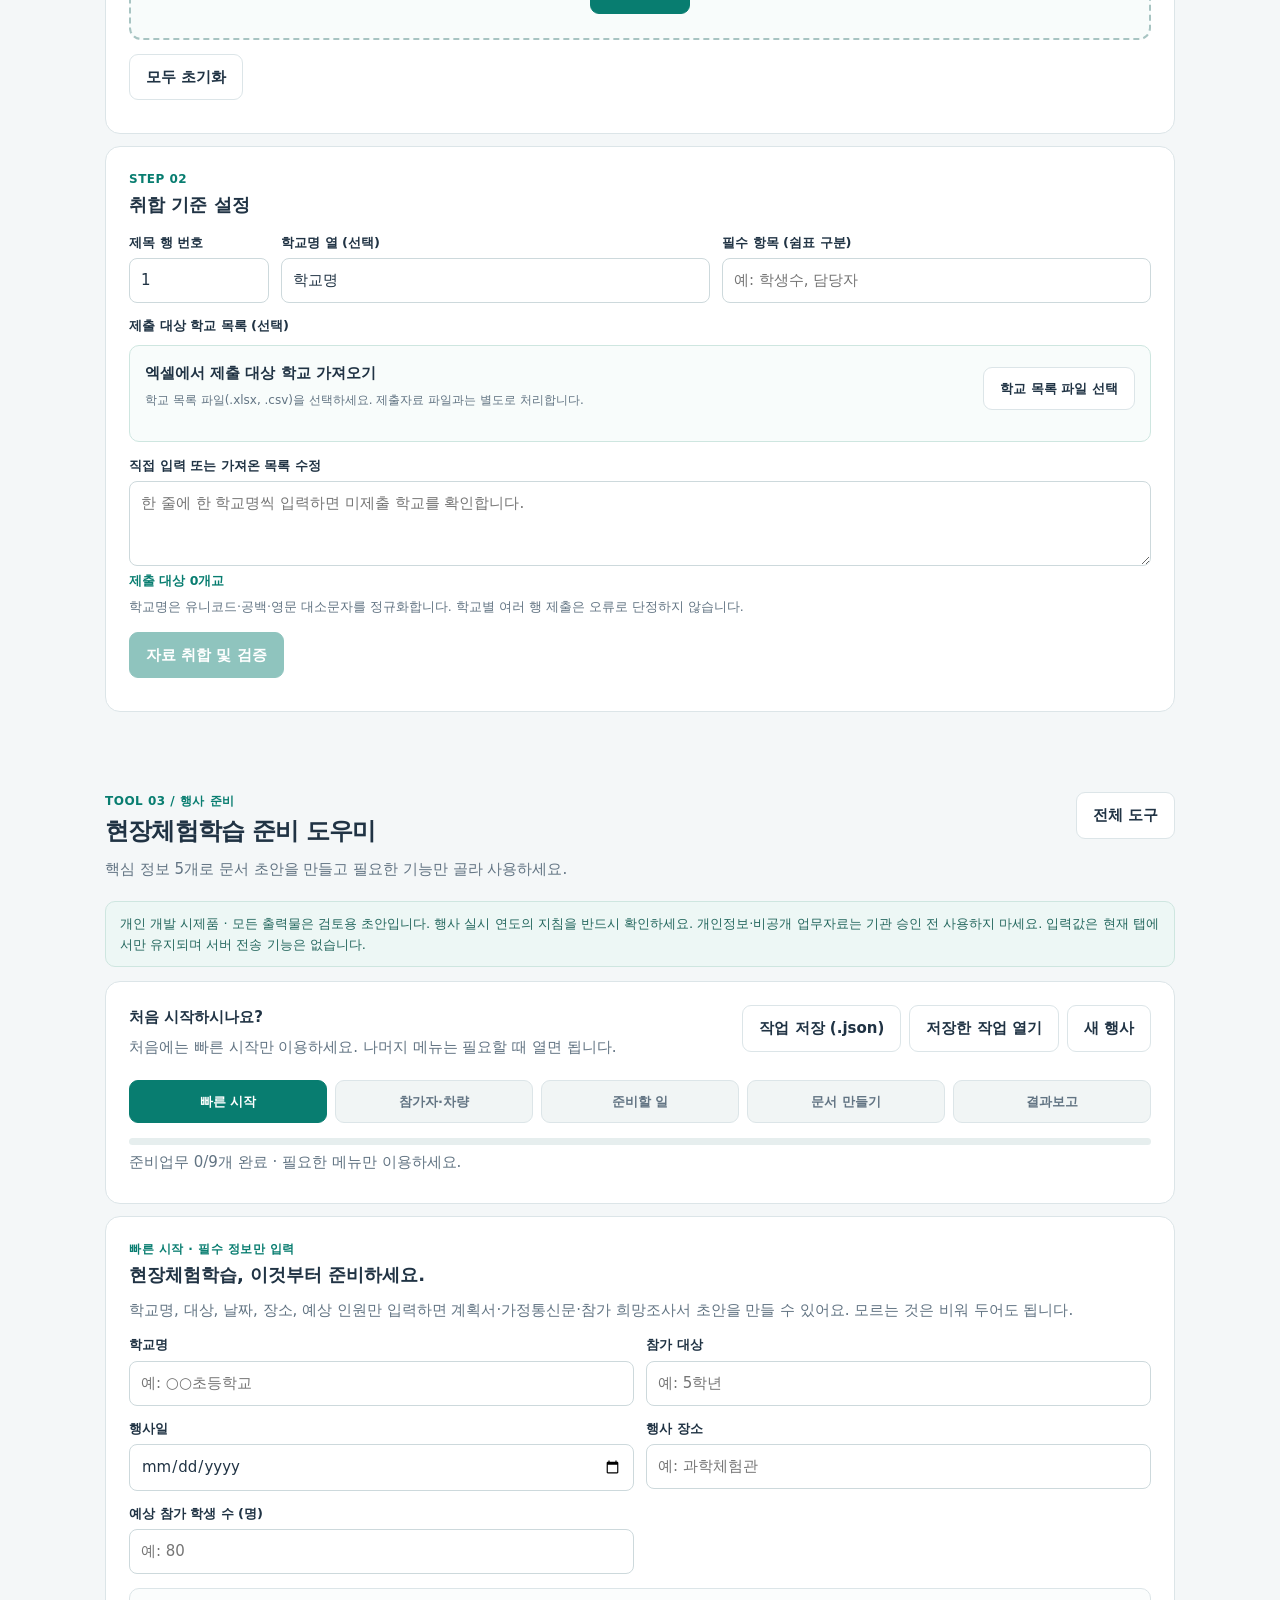
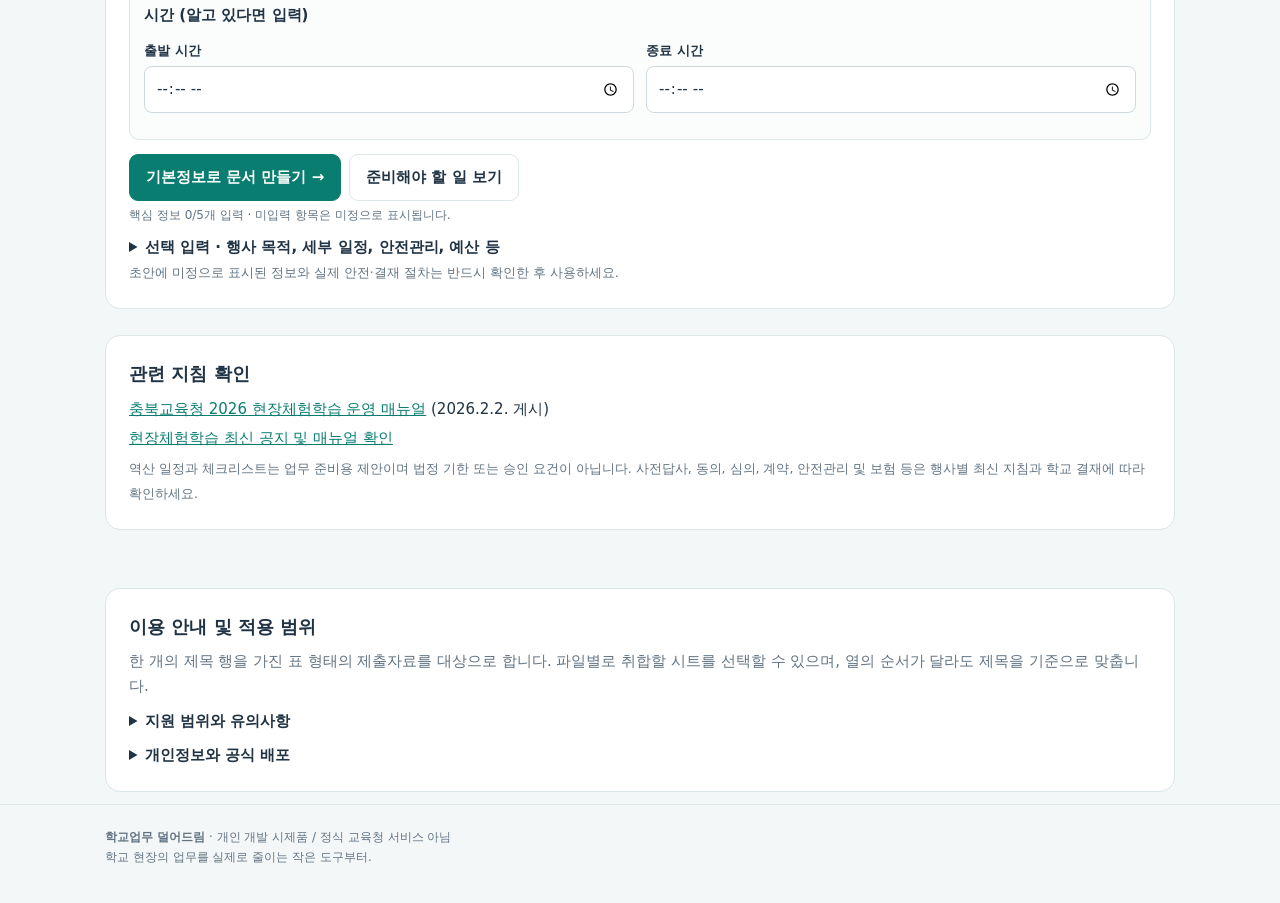
==== commit 74391eef: "Activate standalone survey results tool on school work portal" ====
--- a/school-work/index.html
+++ b/school-work/index.html
@@ -2,7 +2,7 @@
 :root{--navy:#142e42;--ink:#203344;--muted:#627483;--line:#dce5e8;--green:#087d70;--pale:#e7f6f2;--bg:#f4f7f8}*{box-sizing:border-box}body{margin:0;background:var(--bg);color:var(--ink);font:15px/1.65 system-ui,-apple-system,'Malgun Gothic',sans-serif}button,input,textarea,select{font:inherit}button,a,input,select,textarea{outline-offset:3px}button{cursor:pointer}a{color:inherit;text-decoration:none}.wrap{max-width:1120px;margin:auto;padding:0 25px}header{background:white;border-bottom:1px solid var(--line)}nav{min-height:68px;display:flex;align-items:center;justify-content:space-between;gap:15px}.brand{display:flex;align-items:center;gap:11px;font-size:20px;font-weight:850;letter-spacing:-.8px}.logo{display:grid;place-items:center;background:var(--green);color:white;border-radius:12px;width:38px;height:38px;font-size:24px}.navlinks{display:flex;gap:20px;color:var(--muted);font-size:13px}.hero{background:var(--navy);color:#fff;padding:47px 0 44px;overflow:hidden}.hero .wrap{display:flex;justify-content:space-between;align-items:center;gap:20px}.eyebrow{font-size:12px;font-weight:800;letter-spacing:1.4px;color:#9cdad0}.hero h1{font-size:clamp(29px,4.5vw,46px);line-height:1.22;letter-spacing:-2px;margin:12px 0}.hero p{color:#cedde3;margin:10px 0 22px}.heroart{flex:0 0 220px}.btn{border:1px solid var(--line);background:#fff;color:var(--ink);padding:10px 16px;border-radius:9px;font-weight:750;display:inline-flex;align-items:center;justify-content:center;gap:6px}.btn.primary{background:var(--green);color:#fff;border-color:var(--green)}.btn:disabled{opacity:.45;cursor:not-allowed}.hero .btn{background:#a4e6d7;color:#123c37;border:0}.section{padding:34px 0}.sectionhead{display:flex;justify-content:space-between;align-items:end;gap:12px;margin-bottom:16px}h2{font-size:24px;letter-spacing:-.8px;margin:0}h3{font-size:18px;margin:0 0 8px}p{margin:5px 0}.muted,small{color:var(--muted)}.tag{font-size:11px;border-radius:20px;padding:3px 9px;background:#eef1f2;color:#647681;font-weight:700;white-space:nowrap}.tag.live{background:var(--pale);color:var(--green)}.cards{display:grid;grid-template-columns:repeat(3,1fr);gap:12px}.tile{background:white;border:1px solid var(--line);border-radius:13px;padding:17px;min-height:125px}.tile.active{border:1.5px solid var(--green);box-shadow:0 4px 18px #087d7010}.tiletop{display:flex;align-items:center;justify-content:space-between;margin-bottom:10px}.ico{width:35px;height:35px;display:grid;place-items:center;background:#edf2f4;border-radius:9px;color:#466779;font-size:20px}.active .ico{background:var(--pale);color:var(--green)}.tile h3{font-size:16px;letter-spacing:-.4px;margin:0}.tile p{font-size:13px;color:var(--muted)}.tile.active:hover{background:#f8fffd}.panel{background:#fff;border:1px solid var(--line);border-radius:15px;padding:23px;margin:12px 0}.toolhead{display:flex;justify-content:space-between;align-items:start;gap:12px}.step{color:var(--green);font-size:12px;font-weight:850;letter-spacing:.5px}.notice{background:#edf7f5;border:1px solid #cee6e0;border-radius:10px;padding:11px 14px;font-size:13px;color:#24675e;margin:14px 0}.drop{border:2px dashed #a7c4c2;border-radius:12px;text-align:center;background:#f8fcfb;padding:24px 12px;margin-top:13px}.drop.over{background:#ddf6ed;border-color:var(--green)}.drop strong{display:block;font-size:17px}.drop input{display:none}.filelist{margin:12px 0}.fileline{display:grid;grid-template-columns:minmax(0,1fr) minmax(120px,200px) auto;gap:10px;align-items:center;padding:9px 0;border-bottom:1px solid var(--line)}.fileline span{overflow-wrap:anywhere}.fileline button{padding:4px 10px}.field{display:flex;flex-direction:column;gap:5px}.field label{font-weight:700;font-size:13px}.field input,.field select,.field textarea,select{border:1px solid #cdd9dc;border-radius:8px;background:#fff;color:var(--ink);padding:9px 11px;width:100%;min-width:0}.field textarea{min-height:85px;resize:vertical}.fields{display:grid;grid-template-columns:140px 1fr 1fr;gap:12px;margin:12px 0}.actions{display:flex;gap:8px;flex-wrap:wrap;align-items:center;margin-top:14px}.status{white-space:pre-wrap;font-size:13px;margin-top:10px;color:var(--muted)}.status.error{color:#a42b2b}.metrics{display:grid;grid-template-columns:repeat(4,1fr);gap:10px;margin:14px 0}.metric{padding:12px;background:#f4f8f8;border-radius:9px}.metric strong{display:block;font-size:25px;line-height:1.3}.metric span{font-size:12px;color:var(--muted)}.scroll{overflow:auto;max-height:380px;border:1px solid var(--line);border-radius:8px;margin-top:12px}table{border-collapse:collapse;width:100%;font-size:12px;white-space:nowrap}td,th{padding:8px 11px;border-bottom:1px solid #e4ebed;border-right:1px solid #e4ebed;text-align:left}th{position:sticky;top:0;background:#e8f2ef;color:#29594f;z-index:1}tr:nth-child(even){background:#f8fafb}.issue{padding:8px 0;border-bottom:1px solid var(--line);font-size:13px;overflow-wrap:anywhere}.issue b{color:#a45d15}footer{border-top:1px solid var(--line);color:var(--muted);font-size:12px;padding:23px 0 35px}details{margin-top:10px}summary{cursor:pointer;font-weight:650} [hidden]{display:none!important}@media(max-width:680px){.wrap{padding:0 15px}.navlinks{display:none}.heroart{display:none}.hero{padding:33px 0}.cards{grid-template-columns:repeat(2,1fr)}.tile{padding:13px}.section{padding:24px 0}.panel{padding:15px}.fields{grid-template-columns:1fr}.metrics{grid-template-columns:repeat(2,1fr)}.fileline{grid-template-columns:minmax(0,1fr) auto}.fileline select{grid-row:2;grid-column:1/-1}.toolhead{flex-wrap:wrap}.sectionhead{align-items:start;flex-direction:column}.brand{font-size:18px}}
 .target-import{position:relative;border:1px solid #cee6e0;background:#f8fcfb;border-radius:10px;padding:15px;margin:4px 0 8px}.target-import .toolhead{align-items:center}.targetfields{grid-template-columns:1fr 140px 1fr}.target-import:focus-within{border-color:var(--green)}#targetcount{color:var(--green);font-weight:700}@media(max-width:680px){.targetfields{grid-template-columns:1fr}.target-import .toolhead{align-items:flex-start}}
 .tripsteps{display:grid;grid-template-columns:repeat(5,1fr);gap:8px;margin:15px 0}.tripsteps button{background:#f1f5f5;border:1px solid var(--line);border-radius:9px;padding:10px 5px;color:var(--muted);font-size:13px;font-weight:700}.tripsteps button[aria-current=step]{background:var(--green);color:white;border-color:var(--green)}.tripprogress{height:7px;background:#e6eeee;border-radius:9px;overflow:hidden}.tripprogress div{background:var(--green);height:100%;transition:width .2s}.tripgrid{display:grid;grid-template-columns:repeat(2,minmax(0,1fr));gap:12px;margin:12px 0}.tripgrid .wide{grid-column:1/-1}.tripbox{border:1px solid var(--line);border-radius:10px;padding:14px;margin:14px 0;background:#fbfdfd}.triprow{display:grid;grid-template-columns:minmax(100px,2fr) repeat(3,minmax(75px,1fr)) auto;gap:7px;align-items:center;margin:8px 0}.triprow input,.triprow select,.triptask input:not([type=checkbox]),.triproster input,.triproster select{border:1px solid #cdd9dc;border-radius:7px;padding:7px;width:100%;min-width:0}.triptask{display:grid;grid-template-columns:auto minmax(120px,2fr) minmax(80px,1fr) 75px;gap:8px;align-items:center;margin:9px 0}.triproster td{padding:5px}.triproster input,.triproster select{min-width:80px}.tripdocs{white-space:pre-wrap;background:#fff;border:1px solid var(--line);border-radius:9px;padding:16px;max-height:480px;overflow:auto;line-height:1.8}.triprow button{padding:5px 9px}.tripwarn{color:#a45d15;font-size:13px;white-space:pre-wrap}.tripmuted{font-size:12px;color:var(--muted)}@media(max-width:680px){.tripsteps{grid-template-columns:repeat(2,1fr)}.tripgrid{grid-template-columns:1fr}.triprow{grid-template-columns:1fr 1fr}.triptask{grid-template-columns:auto 1fr}.triptask input:not([type=checkbox]){grid-column:2}.triprow>button{justify-self:start}}
-</style></head><body><header><nav class="wrap"><a class="brand" href="#top"><span class="logo">↘</span>학교업무 덜어드림</a><div class="navlinks"><a href="#tools">업무경감 도구</a><a href="#merge">자료취합</a><a href="#trip">행사 준비</a><a href="#guide">이용 안내</a></div><span class="tag">개인 시제품 v0.3</span></nav></header><main id="top"><section class="hero"><div class="wrap"><div><div class="eyebrow">SCHOOL WORK LAB</div><h1>반복 업무는 덜고,<br>교육에 더 집중하세요.</h1><p>학교와 교육청의 일상적인 행정업무를 줄이는 작은 디지털 도구 모음</p><a class="btn" href="#merge">자료취합 도구 시작하기 →</a></div><svg class="heroart" viewBox="0 0 240 160" aria-hidden="true"><rect x="30" y="30" width="128" height="110" rx="14" fill="#284c5c"/><rect x="51" y="13" width="128" height="110" rx="14" fill="#e7f6f2"/><rect x="67" y="30" width="97" height="20" rx="5" fill="#087d70"/><path d="M67 65h96M67 80h96M67 95h96M96 57v46M130 57v46" stroke="#a2c6be" stroke-width="2"/><circle cx="176" cy="111" r="36" fill="#9de0cb"/><path d="m160 110 11 11 21-23" stroke="#14594b" stroke-width="6" fill="none" stroke-linecap="round" stroke-linejoin="round"/></svg></div></section><div class="wrap"><section class="section" id="tools"><div class="sectionhead"><div><h2>업무경감 도구</h2><p class="muted">자주 반복하는 업무부터 하나씩 해결합니다.</p></div><small>사용 가능 2개 · 개발 후보 8개</small></div><div class="cards" id="cards"></div></section><section id="merge" class="section"><div class="toolhead"><div><div class="step">TOOL 01 / 자료취합</div><h2>엑셀 자료취합 자동화</h2><p class="muted">여러 파일의 열 제목을 맞추고 하나의 엑셀로 통합합니다.</p></div><button class="btn" id="demo">실제 파일 선택</button></div><div class="notice">🔒 파일은 현재 브라우저에서만 처리하도록 설계했습니다. 외부 API·외부 라이브러리·파일 전송 기능이 없습니다. 실제 업무자료 사용 전 기관 보안 검토가 필요합니다.</div><div class="panel"><div class="step">STEP 01</div><h3>제출 파일 등록</h3><p class="muted">.xlsx 또는 .csv · 최대 100개, 파일당 15MB · 암호화 파일 및 .xls/.hwp 미지원</p><div class="drop" id="drop"><strong>파일을 이곳에 끌어다 놓으세요</strong><p class="muted">여러 학교의 제출 파일을 한 번에 선택할 수 있어요.</p><label class="btn primary" for="files" tabindex="0" id="pick">파일 선택</label><input id="files" type="file" accept=".xlsx,.csv" multiple></div><div class="filelist" id="filelist"></div><div class="actions"><button class="btn" id="clear">모두 초기화</button></div><div id="loadstatus" class="status" role="status"></div></div><div class="panel"><div class="step">STEP 02</div><h3>취합 기준 설정</h3><div class="fields"><div class="field"><label for="headerrow">제목 행 번호</label><input type="number" id="headerrow" min="1" max="1000" value="1"></div><div class="field"><label for="schoolcol">학교명 열 (선택)</label><input id="schoolcol" value="학교명" placeholder="학교명"></div><div class="field"><label for="required">필수 항목 (쉼표 구분)</label><input id="required" placeholder="예: 학생수, 담당자"></div></div><div class="field"><label for="expected">제출 대상 학교 목록 (선택)</label><div class="target-import"><div class="toolhead"><div><b>엑셀에서 제출 대상 학교 가져오기</b><p class="muted" style="font-size:12px">학교 목록 파일(.xlsx, .csv)을 선택하세요. 제출자료 파일과는 별도로 처리합니다.</p></div><label class="btn" for="targetfile" style="cursor:pointer">학교 목록 파일 선택</label></div><input type="file" id="targetfile" accept=".xlsx,.csv" aria-label="제출 대상 학교 목록 파일" style="position:absolute;width:1px;height:1px;opacity:0"><div id="targetstatus" class="status" role="status"></div><div id="targetsettings" hidden><div class="fields targetfields"><div class="field"><label for="targetsheet">시트</label><select id="targetsheet"></select></div><div class="field"><label for="targetheader">제목 행 (없으면 0)</label><input id="targetheader" type="number" min="0" max="1000" value="1"></div><div class="field"><label for="targetcolumn">학교명 열</label><select id="targetcolumn"></select></div></div><div id="targetpreview" class="status" aria-live="polite"></div><div class="actions"><button type="button" class="btn primary" id="targetreplace" disabled>목록 가져오기 (기존 목록 교체)</button><button type="button" class="btn" id="targetappend" disabled>기존 목록에 추가</button><button type="button" class="btn" id="targetcancel">파일 선택 취소</button></div></div></div><label for="expected">직접 입력 또는 가져온 목록 수정</label><textarea id="expected" placeholder="한 줄에 한 학교명씩 입력하면 미제출 학교를 확인합니다."></textarea><small id="targetcount" aria-live="polite">제출 대상 0개교</small><small>학교명은 유니코드·공백·영문 대소문자를 정규화합니다. 학교별 여러 행 제출은 오류로 단정하지 않습니다.</small></div><div class="actions"><button class="btn primary" id="mergebtn">자료 취합 및 검증</button></div><div id="mergestatus" class="status" role="status"></div></div><div id="result" class="panel" hidden><div class="step">STEP 03</div><div class="toolhead"><h3>취합 결과</h3><div class="actions" style="margin:0"><button class="btn primary" id="download">엑셀 다운로드</button><button class="btn" id="csvdownload">CSV</button></div></div><div class="metrics" id="metrics"></div><div id="issues"></div><div class="scroll" id="preview"></div><small>미리보기 최대 100행 · 다운로드에는 전체 취합자료와 검증내역이 포함됩니다.</small></div></section>
+</style></head><body><header><nav class="wrap"><a class="brand" href="#top"><span class="logo">↘</span>학교업무 덜어드림</a><div class="navlinks"><a href="#tools">업무경감 도구</a><a href="#merge">자료취합</a><a href="#trip">행사 준비</a><a href="./survey.html">설문 분석</a><a href="#guide">이용 안내</a></div><span class="tag">개인 시제품 v0.4</span></nav></header><main id="top"><section class="hero"><div class="wrap"><div><div class="eyebrow">SCHOOL WORK LAB</div><h1>반복 업무는 덜고,<br>교육에 더 집중하세요.</h1><p>학교와 교육청의 일상적인 행정업무를 줄이는 작은 디지털 도구 모음</p><a class="btn" href="#merge">자료취합 도구 시작하기 →</a></div><svg class="heroart" viewBox="0 0 240 160" aria-hidden="true"><rect x="30" y="30" width="128" height="110" rx="14" fill="#284c5c"/><rect x="51" y="13" width="128" height="110" rx="14" fill="#e7f6f2"/><rect x="67" y="30" width="97" height="20" rx="5" fill="#087d70"/><path d="M67 65h96M67 80h96M67 95h96M96 57v46M130 57v46" stroke="#a2c6be" stroke-width="2"/><circle cx="176" cy="111" r="36" fill="#9de0cb"/><path d="m160 110 11 11 21-23" stroke="#14594b" stroke-width="6" fill="none" stroke-linecap="round" stroke-linejoin="round"/></svg></div></section><div class="wrap"><section class="section" id="tools"><div class="sectionhead"><div><h2>업무경감 도구</h2><p class="muted">자주 반복하는 업무부터 하나씩 해결합니다.</p></div><small>사용 가능 3개 · 개발 후보 7개</small></div><div class="cards" id="cards"></div></section><section id="merge" class="section"><div class="toolhead"><div><div class="step">TOOL 01 / 자료취합</div><h2>엑셀 자료취합 자동화</h2><p class="muted">여러 파일의 열 제목을 맞추고 하나의 엑셀로 통합합니다.</p></div><button class="btn" id="demo">실제 파일 선택</button></div><div class="notice">🔒 파일은 현재 브라우저에서만 처리하도록 설계했습니다. 외부 API·외부 라이브러리·파일 전송 기능이 없습니다. 실제 업무자료 사용 전 기관 보안 검토가 필요합니다.</div><div class="panel"><div class="step">STEP 01</div><h3>제출 파일 등록</h3><p class="muted">.xlsx 또는 .csv · 최대 100개, 파일당 15MB · 암호화 파일 및 .xls/.hwp 미지원</p><div class="drop" id="drop"><strong>파일을 이곳에 끌어다 놓으세요</strong><p class="muted">여러 학교의 제출 파일을 한 번에 선택할 수 있어요.</p><label class="btn primary" for="files" tabindex="0" id="pick">파일 선택</label><input id="files" type="file" accept=".xlsx,.csv" multiple></div><div class="filelist" id="filelist"></div><div class="actions"><button class="btn" id="clear">모두 초기화</button></div><div id="loadstatus" class="status" role="status"></div></div><div class="panel"><div class="step">STEP 02</div><h3>취합 기준 설정</h3><div class="fields"><div class="field"><label for="headerrow">제목 행 번호</label><input type="number" id="headerrow" min="1" max="1000" value="1"></div><div class="field"><label for="schoolcol">학교명 열 (선택)</label><input id="schoolcol" value="학교명" placeholder="학교명"></div><div class="field"><label for="required">필수 항목 (쉼표 구분)</label><input id="required" placeholder="예: 학생수, 담당자"></div></div><div class="field"><label for="expected">제출 대상 학교 목록 (선택)</label><div class="target-import"><div class="toolhead"><div><b>엑셀에서 제출 대상 학교 가져오기</b><p class="muted" style="font-size:12px">학교 목록 파일(.xlsx, .csv)을 선택하세요. 제출자료 파일과는 별도로 처리합니다.</p></div><label class="btn" for="targetfile" style="cursor:pointer">학교 목록 파일 선택</label></div><input type="file" id="targetfile" accept=".xlsx,.csv" aria-label="제출 대상 학교 목록 파일" style="position:absolute;width:1px;height:1px;opacity:0"><div id="targetstatus" class="status" role="status"></div><div id="targetsettings" hidden><div class="fields targetfields"><div class="field"><label for="targetsheet">시트</label><select id="targetsheet"></select></div><div class="field"><label for="targetheader">제목 행 (없으면 0)</label><input id="targetheader" type="number" min="0" max="1000" value="1"></div><div class="field"><label for="targetcolumn">학교명 열</label><select id="targetcolumn"></select></div></div><div id="targetpreview" class="status" aria-live="polite"></div><div class="actions"><button type="button" class="btn primary" id="targetreplace" disabled>목록 가져오기 (기존 목록 교체)</button><button type="button" class="btn" id="targetappend" disabled>기존 목록에 추가</button><button type="button" class="btn" id="targetcancel">파일 선택 취소</button></div></div></div><label for="expected">직접 입력 또는 가져온 목록 수정</label><textarea id="expected" placeholder="한 줄에 한 학교명씩 입력하면 미제출 학교를 확인합니다."></textarea><small id="targetcount" aria-live="polite">제출 대상 0개교</small><small>학교명은 유니코드·공백·영문 대소문자를 정규화합니다. 학교별 여러 행 제출은 오류로 단정하지 않습니다.</small></div><div class="actions"><button class="btn primary" id="mergebtn">자료 취합 및 검증</button></div><div id="mergestatus" class="status" role="status"></div></div><div id="result" class="panel" hidden><div class="step">STEP 03</div><div class="toolhead"><h3>취합 결과</h3><div class="actions" style="margin:0"><button class="btn primary" id="download">엑셀 다운로드</button><button class="btn" id="csvdownload">CSV</button></div></div><div class="metrics" id="metrics"></div><div id="issues"></div><div class="scroll" id="preview"></div><small>미리보기 최대 100행 · 다운로드에는 전체 취합자료와 검증내역이 포함됩니다.</small></div></section>
 <section id="trip" class="section">
 <div class="toolhead"><div><div class="step">TOOL 03 / 행사 준비</div><h2>현장체험학습 준비 도우미</h2><p class="muted">핵심 정보 5개로 문서 초안을 만들고 필요한 기능만 골라 사용하세요.</p></div><a class="btn" href="#tools">전체 도구</a></div>
 <div class="notice">개인 개발 시제품 · 모든 출력물은 검토용 초안입니다. 행사 실시 연도의 지침을 반드시 확인하세요. 개인정보·비공개 업무자료는 기관 승인 전 사용하지 마세요. 입력값은 현재 탭에서만 유지되며 서버 전송 기능은 없습니다.</div>
@@ -13,7 +13,7 @@
 <section class="panel" id="guide"><h3>이용 안내 및 적용 범위</h3><p class="muted">한 개의 제목 행을 가진 표 형태의 제출자료를 대상으로 합니다. 파일별로 취합할 시트를 선택할 수 있으며, 열의 순서가 달라도 제목을 기준으로 맞춥니다.</p><details><summary>지원 범위와 유의사항</summary><p>원본 파일은 변경하지 않습니다. 수식은 저장된 계산값만 읽으며 미계산 수식은 확인 대상으로 표시합니다. 서식·색상·수식·이미지·병합셀 구조는 복사하지 않습니다. 복합 보고서, 다중 제목 행, 비밀번호 파일, 특수 날짜/숫자 표시 형식은 지원 대상이 아닙니다. 학교명 오타, 중복행, 누락값은 검토 후 판단하세요. CSV는 UTF-8 우선, 실패 시 EUC-KR 디코딩을 시도합니다.</p></details><details><summary>개인정보와 공식 배포</summary><p>이 버전은 개인 개발 시제품입니다. 공식 교육청 서비스가 아닙니다. 개인정보 및 비공개 업무자료는 기관 승인 전 사용하지 마세요. 공개 GitHub에는 소스코드만 게시하고 실제 학교 제출자료는 저장하지 마세요. 공식 운영 전 보안·접근성·정확성 검증 및 관리책임자 지정이 필요합니다.</p></details></section></div></main><footer><div class="wrap"><b>학교업무 덜어드림</b> · 개인 개발 시제품 / 정식 교육청 서비스 아님<br>학교 현장의 업무를 실제로 줄이는 작은 도구부터.</div></footer>
 <script>
 'use strict';const $=id=>document.getElementById(id),E=new TextEncoder(),D=new TextDecoder(),MAX=200000,MAXXML=80*1024*1024;let files=[],result=null,busy=false;
-const tools=[['▤','엑셀 자료취합','여러 학교 제출자료 자동 통합'],['⚖','업무분장 분석','업무부담 균형 확인'],['▣','행사 준비','행사별 문서와 체크리스트'],['₩','예산 집행계획','산출내역 및 잔액 계산'],['◇','개인정보 점검','문서 속 노출 가능 정보 확인'],['▥','설문 결과분석','응답 통계 및 보고서'],['✦','문서 일괄 제작','상장·명찰·수료증 생성'],['▦','연간 업무일정','업무별 일정 및 체크리스트'],['◎','위원회 운영','회의 준비 및 서식 생성'],['⇄','업무계획 비교','전년도와 변경사항 확인']];function el(tag,text,cls){let e=document.createElement(tag);if(text!==undefined)e.textContent=text;if(cls)e.className=cls;return e}tools.forEach((t,i)=>{let ready=i===0||i===2,a=el(ready?'a':'article',undefined,'tile'+(ready?' active':''));if(ready)a.href=i===2?'#trip':'#merge';let top=el('div',undefined,'tiletop');top.append(el('span',t[0],'ico'),el('span',ready?'사용 가능':'개발 후보','tag'+(ready?' live':'')));a.append(top,el('h3',t[1]),el('p',t[2]));$('cards').append(a)});
+const tools=[['▤','엑셀 자료취합','여러 학교 제출자료 자동 통합'],['⚖','업무분장 분석','업무부담 균형 확인'],['▣','행사 준비','행사별 문서와 체크리스트'],['₩','예산 집행계획','산출내역 및 잔액 계산'],['◇','개인정보 점검','문서 속 노출 가능 정보 확인'],['▥','설문 결과분석','응답 통계 및 보고서'],['✦','문서 일괄 제작','상장·명찰·수료증 생성'],['▦','연간 업무일정','업무별 일정 및 체크리스트'],['◎','위원회 운영','회의 준비 및 서식 생성'],['⇄','업무계획 비교','전년도와 변경사항 확인']];function el(tag,text,cls){let e=document.createElement(tag);if(text!==undefined)e.textContent=text;if(cls)e.className=cls;return e}tools.forEach((t,i)=>{let ready=i===0||i===2||i===5,a=el(ready?'a':'article',undefined,'tile'+(ready?' active':''));if(ready)a.href=i===5?'./survey.html':i===2?'#trip':'#merge';let top=el('div',undefined,'tiletop');top.append(el('span',t[0],'ico'),el('span',ready?'사용 가능':'개발 후보','tag'+(ready?' live':'')));a.append(top,el('h3',t[1]),el('p',t[2]));$('cards').append(a)});
 function status(id,msg,error=false){$(id).textContent=msg;$(id).className='status'+(error?' error':'')}function invalidate(){result=null;$('result').hidden=true;status('mergestatus','')}function norm(v){return String(v??'').normalize('NFKC').replace(/\s+/g,'').toLowerCase()}function blank(v){return v===undefined||v===null||String(v).trim()===''}function xml(s){let d=new DOMParser().parseFromString(s,'application/xml');if(d.getElementsByTagName('parsererror').length)throw Error('XML 구조 오류');return d}function tags(e,n){return Array.from(e.getElementsByTagNameNS('*',n))}function first(e,n){return tags(e,n)[0]}function pathjoin(base,target){if(target.startsWith('/'))return target.slice(1);let out=base.split('/');for(let p of target.split('/')){if(p==='..')out.pop();else if(p!=='.')out.push(p)}return out.join('/')}
 async function unzip(buf){let u=new Uint8Array(buf),v=new DataView(buf),end=-1;for(let i=u.length-22;i>=Math.max(0,u.length-65557);i--)if(v.getUint32(i,true)===0x06054b50&&i+22+v.getUint16(i+20,true)===u.length){end=i;break}if(end<0)throw Error('유효한 XLSX 압축파일이 아닙니다.');let n=v.getUint16(end+10,true),p=v.getUint32(end+16,true),map=new Map(),total=0;if(n>10000||v.getUint16(end+4,true)!==0)throw Error('지원하지 않는 압축 구조');for(let i=0;i<n;i++){if(v.getUint32(p,true)!==0x02014b50)throw Error('압축 디렉터리 오류');let flags=v.getUint16(p+8,true),method=v.getUint16(p+10,true),cs=v.getUint32(p+20,true),us=v.getUint32(p+24,true),nl=v.getUint16(p+28,true),ex=v.getUint16(p+30,true),co=v.getUint16(p+32,true),off=v.getUint32(p+42,true),name=D.decode(u.subarray(p+46,p+46+nl));total+=us;if(total>MAXXML||us>MAXXML)throw Error('압축 해제 크기 제한 초과');if(flags&1)throw Error('암호화된 파일은 지원하지 않습니다.');map.set(name,{method,cs,us,off});p+=46+nl+ex+co}return async name=>{let z=map.get(name);if(!z)return null;let o=z.off;if(v.getUint32(o,true)!==0x04034b50)throw Error('압축 헤더 오류');let start=o+30+v.getUint16(o+26,true)+v.getUint16(o+28,true),data=u.subarray(start,start+z.cs);if(z.method===0)return D.decode(data);if(z.method!==8)throw Error('지원하지 않는 압축방식');let reader=new Blob([data]).stream().pipeThrough(new DecompressionStream('deflate-raw')).getReader(),parts=[],size=0;while(true){let {done,value}=await reader.read();if(done)break;size+=value.length;if(size>z.us||size>MAXXML){await reader.cancel();throw Error('압축 해제 크기 오류')}parts.push(value)}if(size!==z.us)throw Error('압축 크기 불일치');return await new Blob(parts).text()}}
 function colnum(ref){let s=(ref.match(/^[A-Z]+/i)||[''])[0],n=0;for(let c of s.toUpperCase())n=n*26+c.charCodeAt(0)-64;return n-1}function datefmt(id,fmt){return [14,15,16,17,22,27,28,29,30,31,34,35,36,50,51,52,53,54,55,56,57,58].includes(id)||!!(fmt&&/[yd]/i.test(fmt.replace(/"[^"]*"|\\.|\[[^\]]*\]/g,'')))}function excelDate(n,d1904){if(!Number.isFinite(n)||n<0||n>2958465||(!d1904&&n===60))return n;let days=n+(d1904?0:(n<60?1:0)),ms=Date.UTC(d1904?1904:1899,d1904?0:11,d1904?1:30)+Math.round(days*86400000);let dt=new Date(ms);if(!Number.isFinite(dt.getTime()))return n;return dt.toISOString().slice(0,n%1?19:10).replace('T',' ')}
